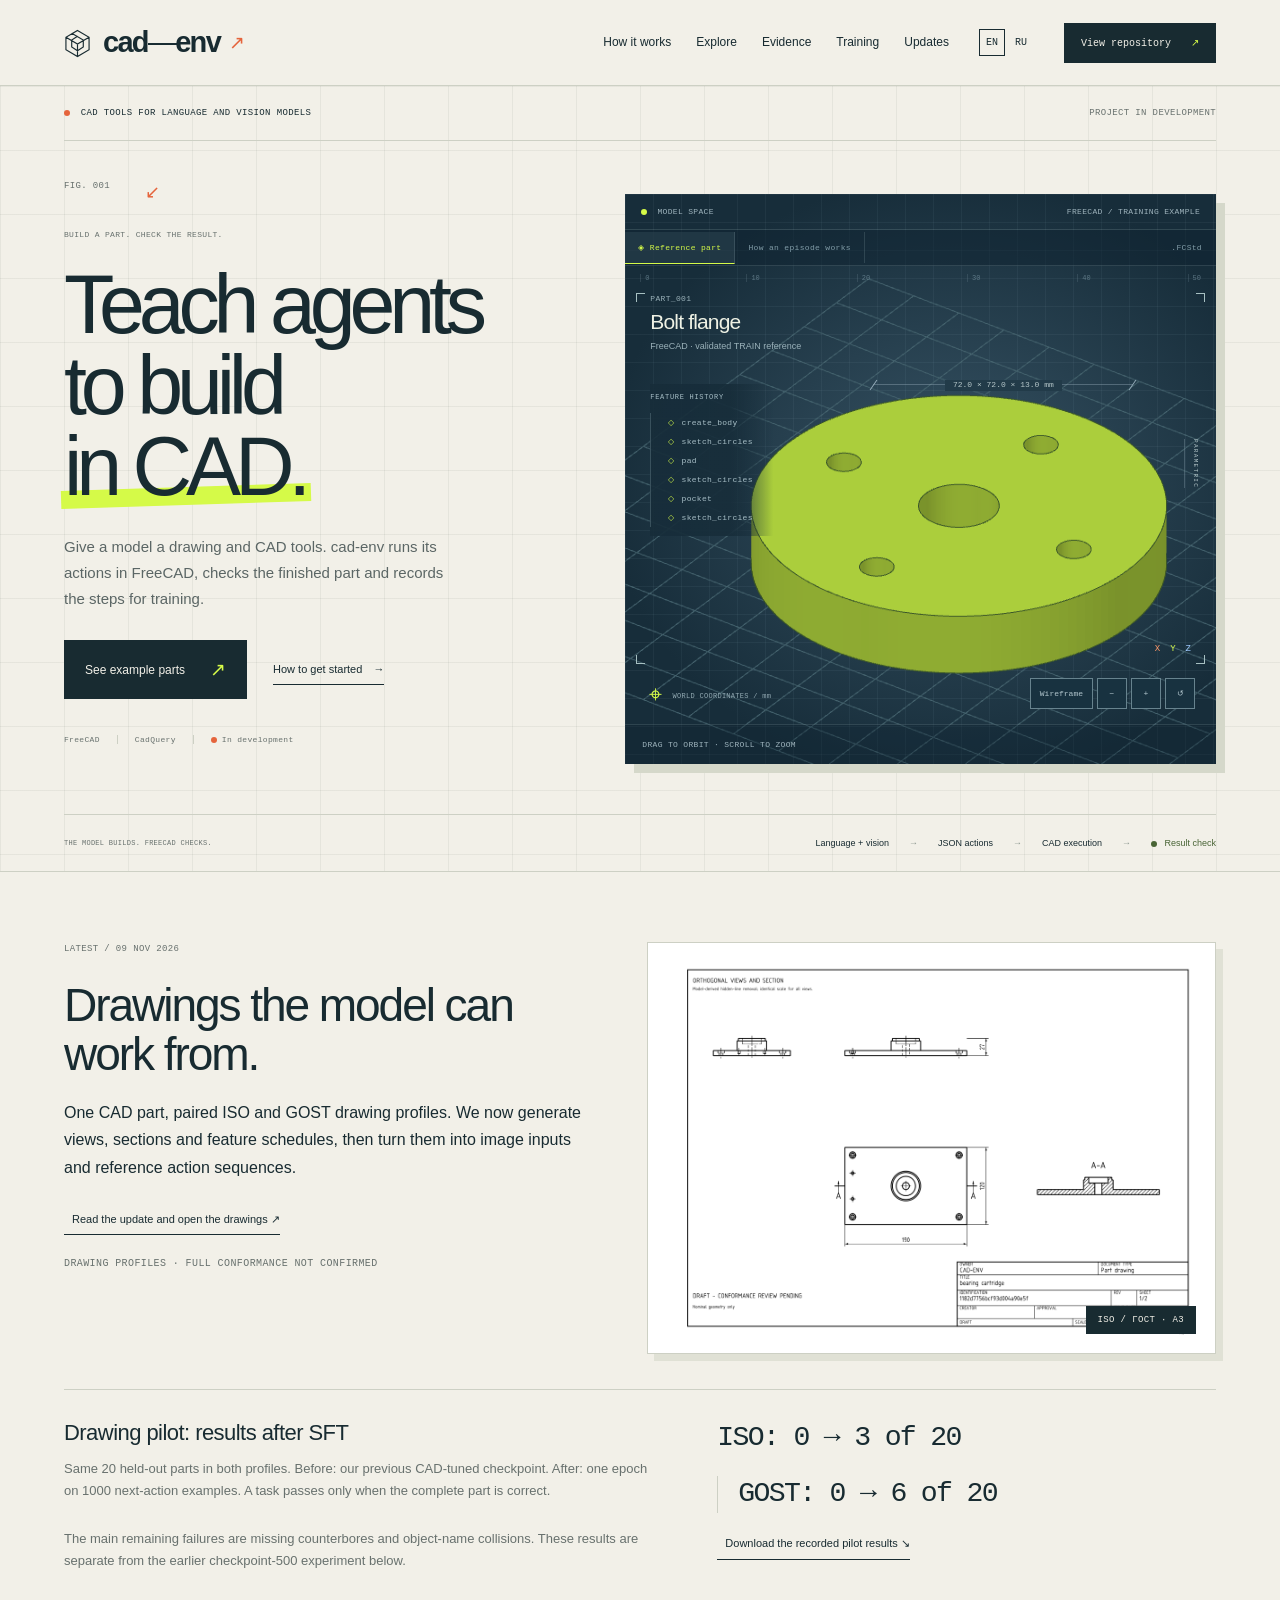
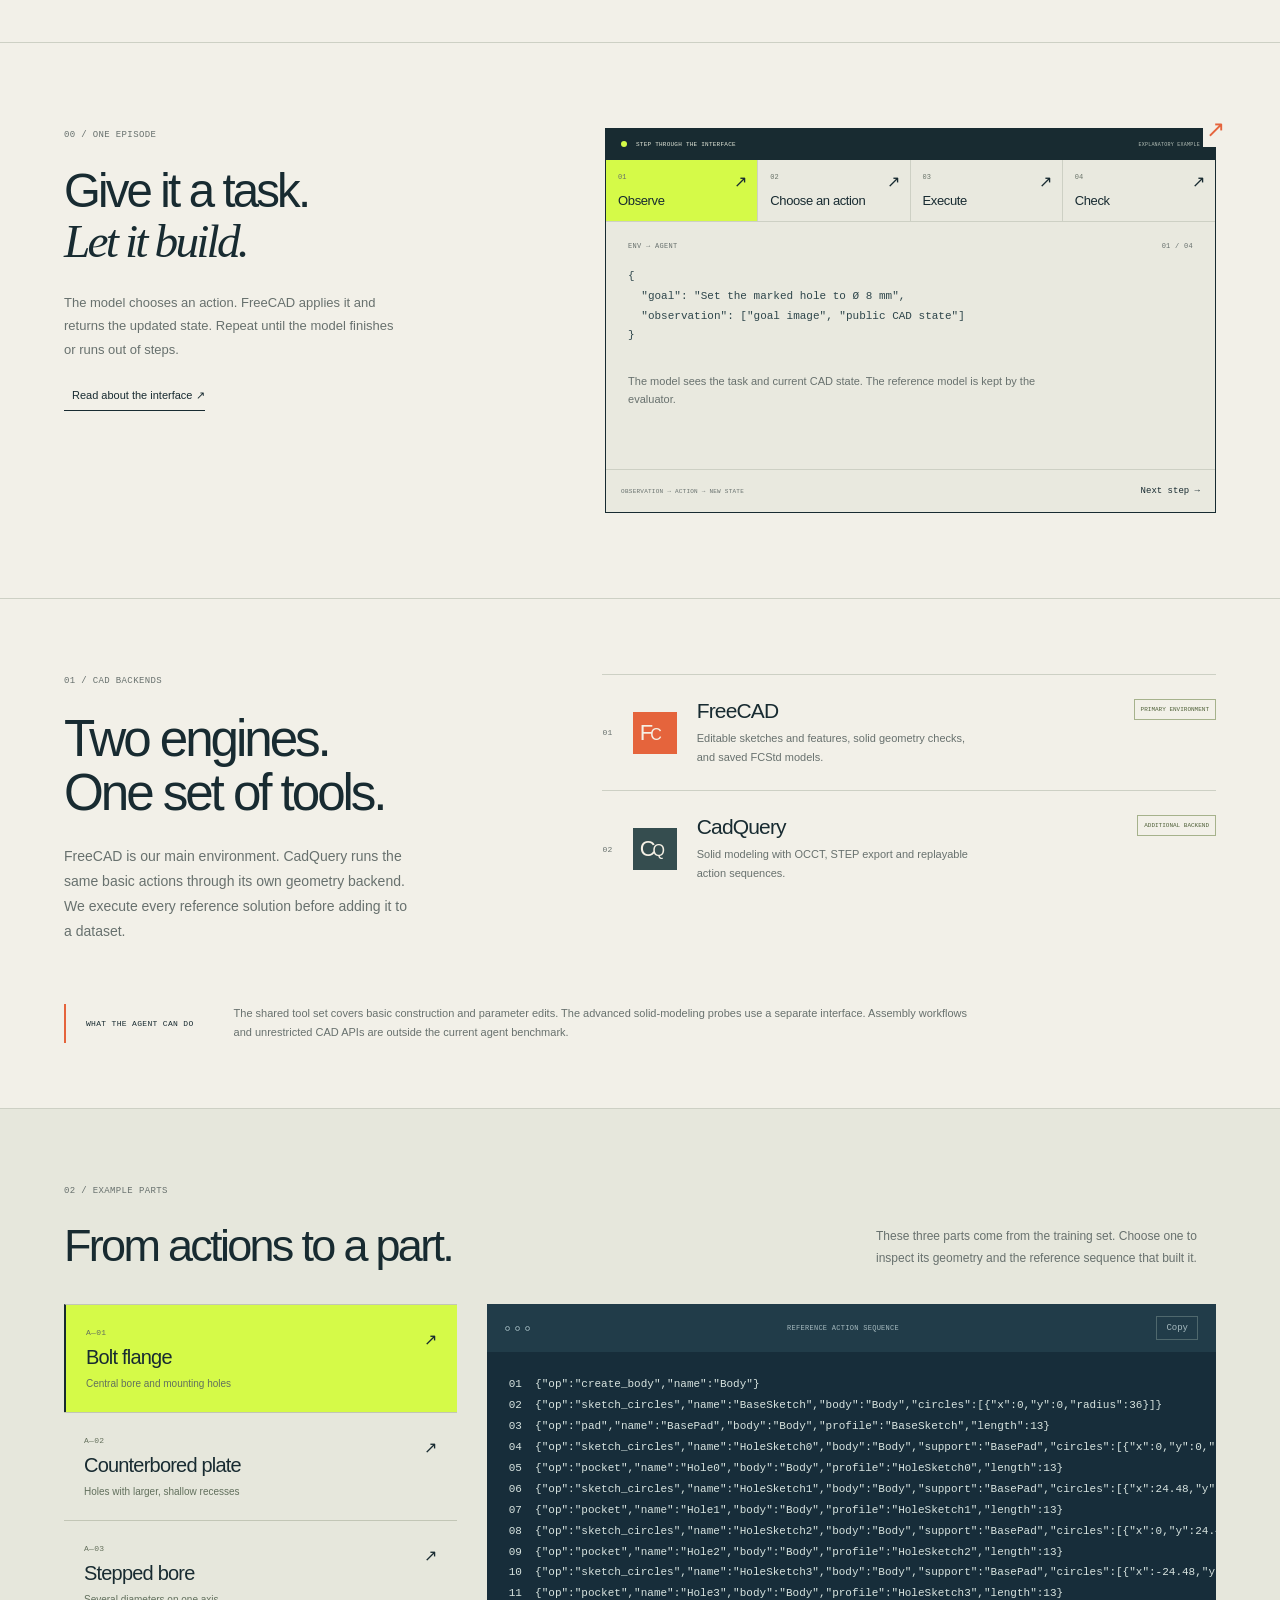
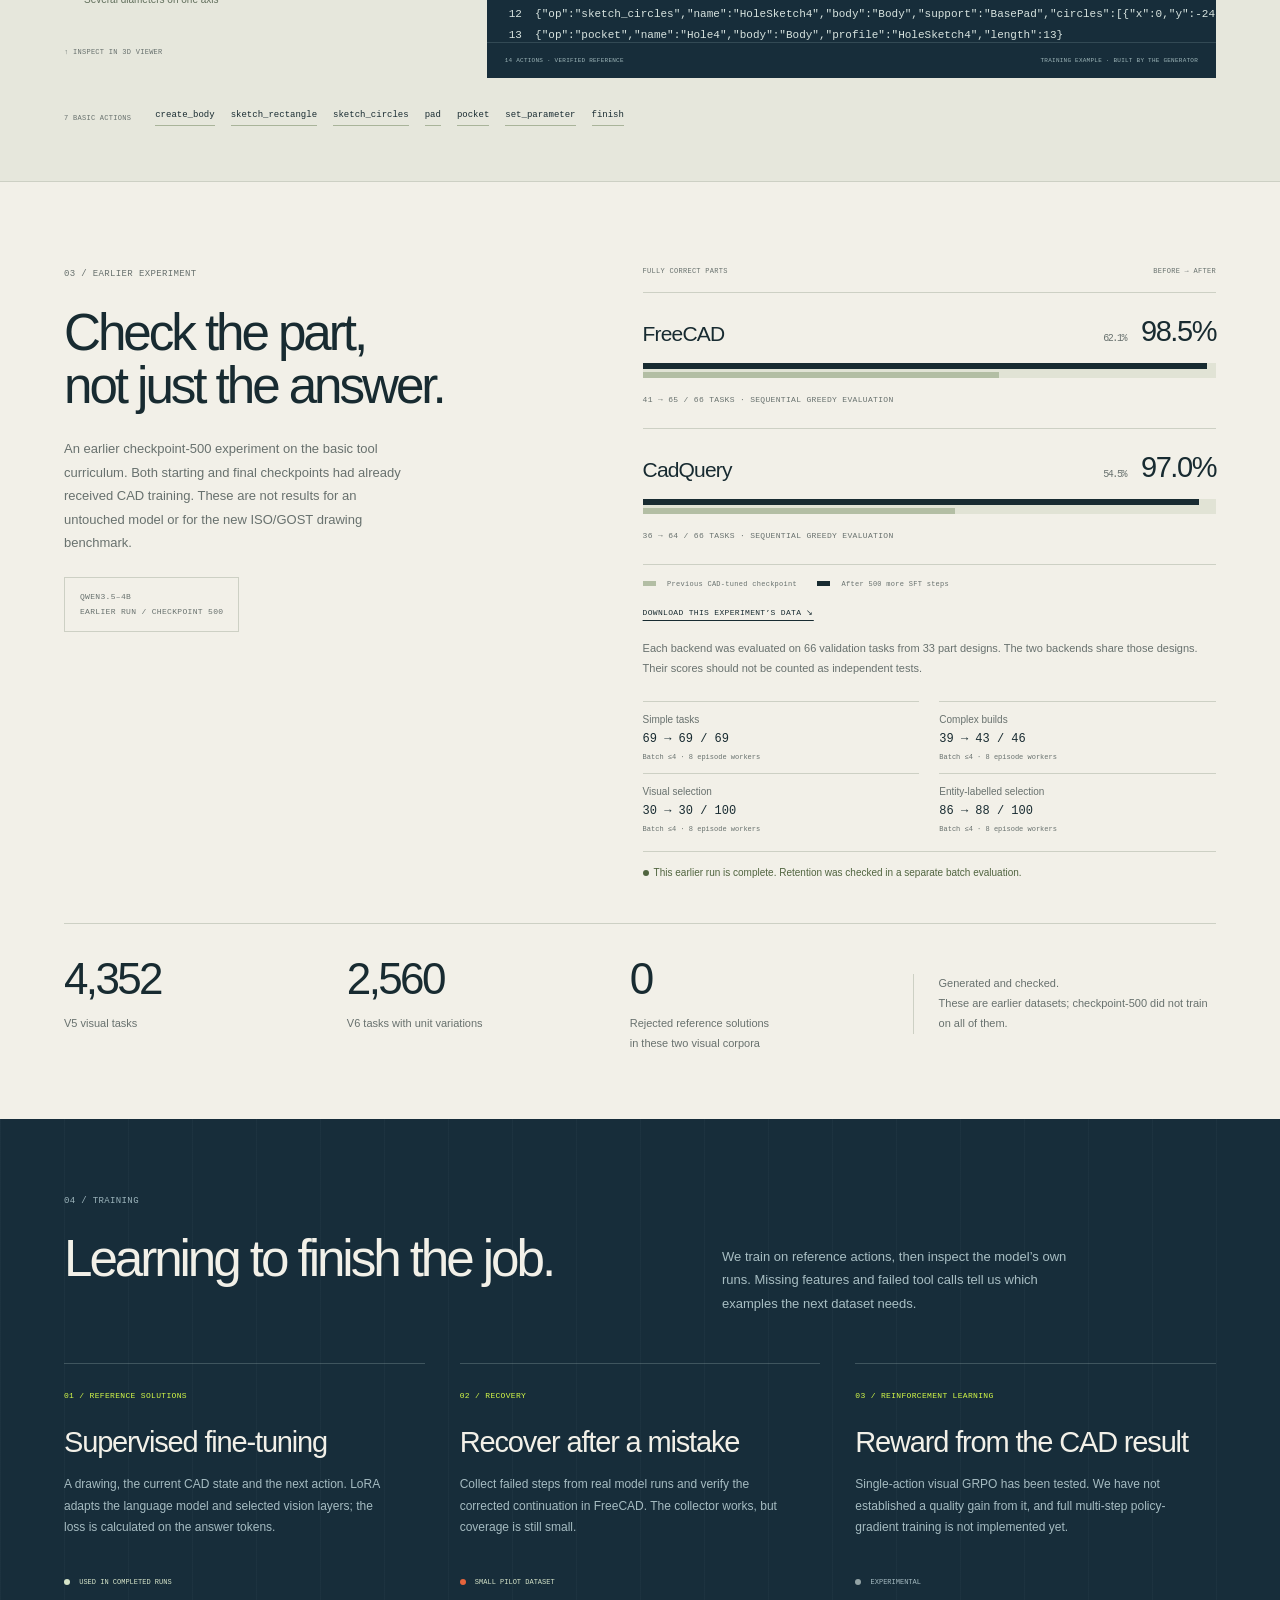
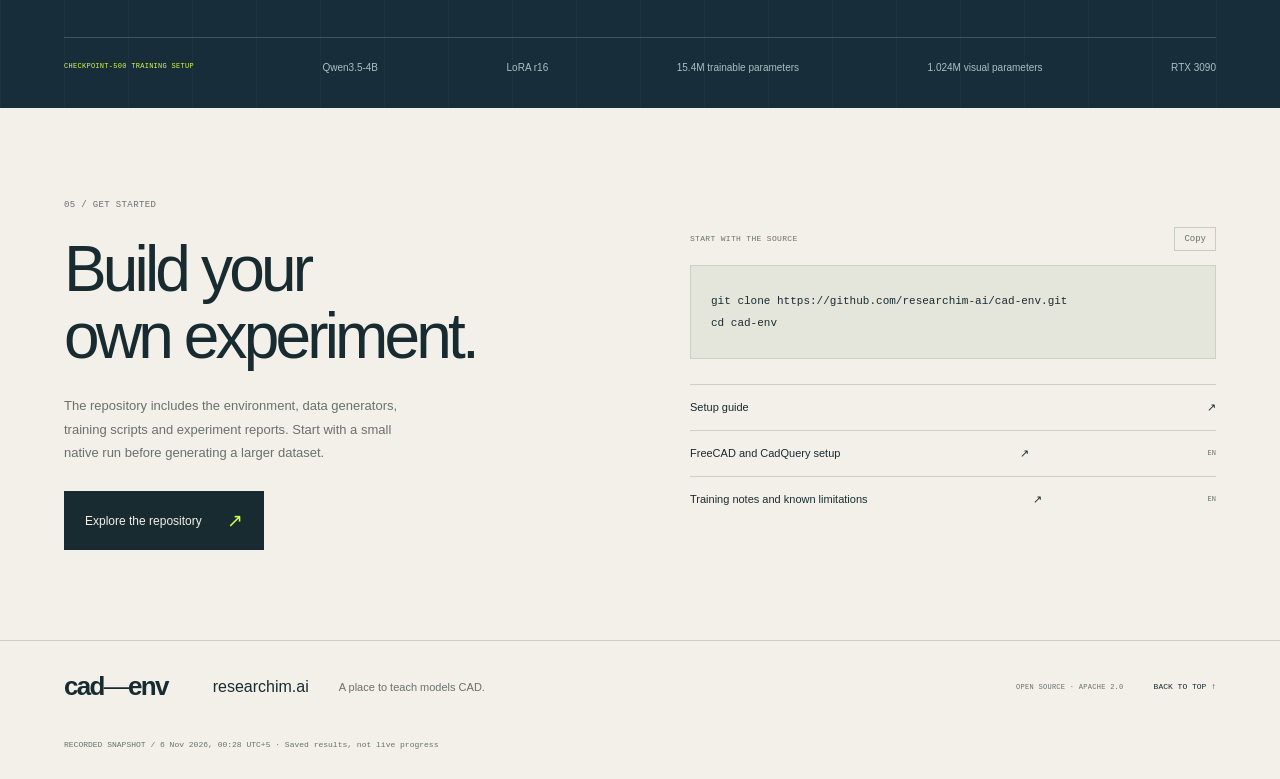
==== cad-env/index.html @ e516a4e5 "add cad-env" ====
<!DOCTYPE html>

<html lang="en">
<head><script>try{document.documentElement.lang=localStorage.getItem('cad-env-language')==='ru'?'ru':'en';}catch{}</script>
<meta charset="utf-8"/><meta content="width=device-width, initial-scale=1" name="viewport"/>
<meta content="Give a model a drawing and CAD tools. cad-env runs its actions in FreeCAD, checks the finished part and records the steps for training." name="description"/>
<meta content="#f2f0e8" name="theme-color"/><title>cad-env / Teach models to work in CAD.</title>
<link href="assets/icon.svg" rel="icon" type="image/svg+xml"/><link href="style.css?v=20261109-blog" rel="stylesheet"/>
<script defer="True" src="i18n.js?v=20261109-blog"></script><script defer="" src="app.js?v=20261109-blog"></script><script defer="" src="workspace.js?v=20261109-blog"></script><link href="journal.css?v=20261109-blog" rel="stylesheet"/></head>
<body>
<a class="skip" href="#main"><span data-i18n="t001">Skip to content</span></a>
<header class="header"><a aria-label="cad-env home" class="brand" href="#"><svg aria-hidden="true" viewbox="0 0 28 30"><path d="m14 2 12 7v13l-12 7L2 22V9zM2 9l12 7 12-7M14 16v13M8 5l12 7v7l-6 4-6-4v-7l6-4"></path></svg>cad<span>—</span>env<span class="brand-dot">↗</span></a><nav aria-label="Main navigation" id="nav"><a href="#platform"><span data-i18n="t002">How it works</span></a><a href="#explorer"><span data-i18n="t003">Explore</span></a><a href="#evidence"><span data-i18n="t004">Evidence</span></a><a href="#training"><span data-i18n="t005">Training</span></a><a href="blog.html"><span data-i18n="nav_blog">Updates</span></a></nav><div aria-label="Language / Язык" class="language-switch" role="group"><button aria-pressed="true" data-language="en" lang="en" type="button">EN</button><button aria-pressed="false" data-language="ru" lang="ru" type="button">RU</button></div><a class="repo-link" href="https://github.com/researchim-ai/cad-env" rel="noreferrer" target="_blank"><span data-i18n="t006">View repository</span> <span>↗</span></a><button aria-controls="nav" aria-expanded="false" aria-label="Toggle navigation" class="menu">☰</button></header>
<main id="main">
<section class="hero section" id="workspace"><div class="hero-top mono"><span><i class="dot"></i> <span data-i18n="t007">CAD TOOLS FOR LANGUAGE AND VISION MODELS</span></span><span class="edition"><span data-i18n="t008">PROJECT IN DEVELOPMENT</span></span></div><div class="hero-grid"><div class="hero-copy"><div aria-hidden="true" class="drawing-index mono">FIG. 001 <span>↙</span></div><p class="eyebrow mono"><span data-i18n="t009">BUILD A PART. CHECK THE RESULT.</span></p><h1><span data-i18n="t010">Teach agents</span><br/><span data-i18n="t011">to build</span><br/><em><span data-i18n="t012">in CAD.</span></em></h1><p class="hero-description"><span data-i18n="t013">Give a model a drawing and CAD tools. cad-env runs its actions in FreeCAD, checks the finished part and records the steps for training.</span></p><div class="hero-actions"><a class="button primary" href="#explorer"><span data-i18n="t014">See example parts</span> <span>↗</span></a><a class="text-link" href="guide.html"><span data-i18n="t015">How to get started</span> <span>→</span></a></div><div class="hero-foot mono"><span><span data-i18n="t016">FreeCAD</span></span><span><span data-i18n="t017">CadQuery</span></span><span class="research-status"><i class="dot"></i><span data-i18n="w005">In development</span></span></div></div><div aria-label="Interactive native CAD reference viewer" class="viewport"><div class="viewport-top mono"><span><i class="dot"></i> <span data-i18n="t019">MODEL SPACE</span></span><span><span data-i18n="t020">FREECAD / TRAINING EXAMPLE</span></span></div><div class="workspace-tabs mono"><span class="workspace-tab active">◈ <span data-i18n="w001">Reference part</span></span><a class="workspace-tab" href="#agent-loop"><span data-i18n="w002">How an episode works</span></a><span class="workspace-file">.FCStd</span></div>
<div aria-hidden="true" class="viewport-ruler"><span>0</span><span>10</span><span>20</span><span>30</span><span>40</span><span>50</span></div>
<div class="feature-tree mono"><div data-i18n="w003">FEATURE HISTORY</div><ol id="feature-list"><li>create_body</li><li>sketch_circles</li><li>pad</li></ol></div>
<div class="dimension dimension-top"><span id="part-bounds">— × — × — mm</span></div>
<div aria-hidden="true" class="dimension dimension-side"><span>PARAMETRIC</span></div>
<div class="viewport-coordinate mono"><span aria-hidden="true" class="coordinate-cross">⌖</span><span data-i18n="w004">WORLD COORDINATES / mm</span></div>
<div aria-hidden="true" class="drawing-corner corner-tl"></div><div aria-hidden="true" class="drawing-corner corner-tr"></div><div aria-hidden="true" class="drawing-corner corner-bl"></div><div aria-hidden="true" class="drawing-corner corner-br"></div><canvas aria-label="Interactive 3D CAD model. Drag to orbit; use the zoom buttons." id="cad-view" tabindex="0"></canvas><div class="model-label"><span class="mono"><span data-i18n="t021">PART_001</span></span><strong id="model-name"><span data-i18n="t022">Bolt flange</span></strong><span id="model-subtitle"><span data-i18n="t023">FreeCAD · validated reference mesh</span></span></div><div class="viewport-controls"><button aria-pressed="false" id="wireframe" title="Toggle wireframe"><span data-i18n="t024">Wireframe</span></button><button aria-label="Zoom out" id="zoom-out">−</button><button aria-label="Zoom in" id="zoom-in">+</button><button id="reset-view" title="Reset camera">↺</button></div><span class="orbit-hint mono"><span data-i18n="t025">DRAG TO ORBIT · SCROLL TO ZOOM</span></span><div aria-hidden="true" class="axis"><span>X</span><span>Y</span><span>Z</span></div></div></div><div class="hero-bottom"><span class="mono"><span data-i18n="t026">THE MODEL BUILDS. FREECAD CHECKS.</span></span><div><span><span data-i18n="t027">Language + vision</span></span><b>→</b><span><span data-i18n="t028">JSON actions</span></span><b>→</b><span><span data-i18n="t029">CAD execution</span></span><b>→</b><span class="verified"><i class="dot"></i> <span data-i18n="t030">Result check</span></span></div></div></section>
<section class="project-update section" id="updates"><div class="update-story"><p class="eyebrow mono"><span data-i18n="news_kicker">LATEST / 09 NOV 2026</span></p><h2><span data-i18n="news_title">Drawings the model can work from.</span></h2><p><span data-i18n="news_body">One CAD part, paired ISO and GOST drawing profiles. We now generate views, sections and feature schedules, then turn them into image inputs and reference action sequences.</span></p><a class="text-link" href="drawing-update.html"><span data-i18n="news_link">Read the update and open the drawings ↗</span></a><p class="update-status mono"><span data-i18n="news_status">DRAWING PROFILES · FULL CONFORMANCE NOT CONFIRMED</span></p></div><a class="update-picture" href="drawing-update.html"><img alt="bearing cartridge — ISO sheet" height="1697" loading="lazy" src="assets/drawings/bearing_cartridge-iso-sheet.png" width="2400"/><span class="cover-stamp mono">ISO / ГОСТ · A3</span></a><div class="drawing-pilot"><div><h3><span data-i18n="pilot_title">Drawing pilot: results after SFT</span></h3><p><span data-i18n="pilot_scope">Same 20 held-out parts in both profiles. Before: our previous CAD-tuned checkpoint. After: one epoch on 1000 next-action examples. A task passes only when the complete part is correct.</span></p></div><div class="pilot-scores"><strong><span data-i18n="pilot_iso">ISO: 0 → 3 of 20</span></strong><strong><span data-i18n="pilot_gost">GOST: 0 → 6 of 20</span></strong></div><p><span data-i18n="pilot_note">The main remaining failures are missing counterbores and object-name collisions. These results are separate from the earlier checkpoint-500 experiment below.</span></p><a class="text-link" download="" href="assets/drawing-pilot-results.json"><span data-i18n="latest_data_link">Download the recorded pilot results ↘</span></a></div></section><section aria-labelledby="loop-title" class="episode section" id="agent-loop">
<div class="episode-intro"><p class="eyebrow mono" data-i18n="w006">00 / ONE EPISODE</p><h2 id="loop-title"><span data-i18n="w007">Give it a task.</span><br/><em data-i18n="w008">Let it build.</em></h2><p data-i18n="w009">The model chooses an action. FreeCAD applies it and returns the updated state. Repeat until the model finishes or runs out of steps.</p><a class="text-link" href="guide.html"><span data-i18n="w010">Read about the interface</span> ↗</a></div>
<div class="episode-console"><div class="console-bar mono"><span><i class="dot"></i> <span data-i18n="w011">STEP THROUGH THE INTERFACE</span></span><span data-i18n="w012">EXPLANATORY EXAMPLE</span></div>
<div aria-label="Explore the agent loop" class="loop-stages" role="group"><button aria-pressed="true" data-phase="0" type="button"><small>01</small><span data-i18n="w013">Observe</span><b>↗</b></button><button aria-pressed="false" data-phase="1" type="button"><small>02</small><span data-i18n="w014">Choose an action</span><b>↗</b></button><button aria-pressed="false" data-phase="2" type="button"><small>03</small><span data-i18n="w015">Execute</span><b>↗</b></button><button aria-pressed="false" data-phase="3" type="button"><small>04</small><span data-i18n="w016">Check</span><b>↗</b></button></div>
<div aria-atomic="true" aria-live="polite" class="loop-detail"><div class="loop-detail-top mono"><span id="loop-direction">ENV → AGENT</span><span id="loop-index">01 / 04</span></div><pre id="loop-code"></pre><p id="loop-description"></p></div><div class="loop-bottom"><span class="mono" data-i18n="w017">OBSERVATION → ACTION → NEW STATE</span><button class="loop-next" id="loop-next" type="button"><span data-i18n="w018">Next step</span> →</button></div></div>
</section><section class="platform section" id="platform"><div class="section-intro"><p class="eyebrow mono"><span data-i18n="t031">01 / CAD BACKENDS</span></p><h2><span data-i18n="t032">Two engines.</span><br/><span data-i18n="t033">One set of tools.</span></h2><p><span data-i18n="t034">FreeCAD is our main environment. CadQuery runs the same basic actions through its own geometry backend. We execute every reference solution before adding it to a dataset.</span></p></div><div class="engine-list"><article><span class="engine-no mono">01</span><div class="engine-icon">F<span>C</span></div><div><h3><span data-i18n="t016">FreeCAD</span></h3><p><span data-i18n="t035">Editable sketches and features, solid geometry checks, and saved FCStd models.</span></p></div><span class="tag"><span data-i18n="t036">PRIMARY ENVIRONMENT</span></span></article><article><span class="engine-no mono">02</span><div class="engine-icon cq">C<span>Q</span></div><div><h3><span data-i18n="t017">CadQuery</span></h3><p><span data-i18n="t037">Solid modeling with OCCT, STEP export and replayable action sequences.</span></p></div><span class="tag"><span data-i18n="t038">ADDITIONAL BACKEND</span></span></article></div><div class="scope-note"><span class="mono"><span data-i18n="t041">WHAT THE AGENT CAN DO</span></span><p><span data-i18n="t042">The shared tool set covers basic construction and parameter edits. The advanced solid-modeling probes use a separate interface. Assembly workflows and unrestricted CAD APIs are outside the current agent benchmark.</span></p></div></section>
<section class="lab section" id="explorer"><div class="lab-heading"><div><p class="eyebrow mono"><span data-i18n="t043">02 / EXAMPLE PARTS</span></p><h2><span data-i18n="t044">From actions to a part.</span></h2></div><p><span data-i18n="t045">These three parts come from the training set. Choose one to inspect its geometry and the reference sequence that built it.</span></p></div><div class="lab-layout"><div aria-label="Select example part" class="part-list" role="group"><button aria-pressed="true" class="part active" data-part="bolt_flange"><span class="mono"><span data-i18n="t046">A—01</span></span><strong><span data-i18n="t022">Bolt flange</span></strong><small><span data-i18n="t047">Central bore and mounting holes</span></small><b>↗</b></button><button aria-pressed="false" class="part" data-part="counterbored_plate"><span class="mono"><span data-i18n="t048">A—02</span></span><strong><span data-i18n="t049">Counterbored plate</span></strong><small><span data-i18n="t050">Holes with larger, shallow recesses</span></small><b>↗</b></button><button aria-pressed="false" class="part" data-part="stepped_bore"><span class="mono"><span data-i18n="t051">A—03</span></span><strong><span data-i18n="t052">Stepped bore</span></strong><small><span data-i18n="t053">Several diameters on one axis</span></small><b>↗</b></button><a class="viewer-return mono" href="#main"><span data-i18n="t054">↑ INSPECT IN 3D VIEWER</span></a></div><div class="trajectory"><div class="terminal-head mono"><span><i></i><i></i><i></i></span><span><span data-i18n="t055">REFERENCE ACTION SEQUENCE</span></span><button class="copy-button" data-copy="trajectory-code"><span data-i18n="t056">Copy</span></button></div><pre id="trajectory-code"><code>Loading verified example…</code></pre><div class="trajectory-foot mono"><span id="action-count"><span data-i18n="t057">REFERENCE MODEL</span></span><span><span data-i18n="t058">TRAINING EXAMPLE · BUILT BY THE GENERATOR</span></span></div></div></div><div class="tool-strip"><span class="mono"><span data-i18n="t059">7 BASIC ACTIONS</span></span><code>create_body</code><code>sketch_rectangle</code><code>sketch_circles</code><code>pad</code><code>pocket</code><code>set_parameter</code><code>finish</code></div></section>
<section class="evidence section" id="evidence"><div class="evidence-title"><p class="eyebrow mono"><span data-i18n="t060">03 / EARLIER EXPERIMENT</span></p><h2><span data-i18n="t061">Check the part,</span><br/><span data-i18n="t062">not just the answer.</span></h2><p><span data-i18n="t063">An earlier checkpoint-500 experiment on the basic tool curriculum. Both starting and final checkpoints had already received CAD training. These are not results for an untouched model or for the new ISO/GOST drawing benchmark.</span></p><div class="evidence-stamp mono"><span data-i18n="t064">QWEN3.5–4B</span><br/><span data-i18n="t065">EARLIER RUN / CHECKPOINT 500</span></div></div><div class="result-panel"><div class="result-head mono"><span><span data-i18n="t066">FULLY CORRECT PARTS</span></span><span><span data-i18n="t067">BEFORE → AFTER</span></span></div><div aria-live="polite" id="results"></div><div class="result-legend mono"><span><i class="before-key"></i> <span data-i18n="t068">Previous CAD-tuned checkpoint</span></span><span><i class="after-key"></i> <span data-i18n="t069">After 500 more SFT steps</span></span></div><a class="measurement-link mono" download="cad-env-evidence.json" href="data.json"><span data-i18n="t070">DOWNLOAD THIS EXPERIMENT’S DATA ↘</span></a><p class="result-caveat"><span data-i18n="t071">Each backend was evaluated on 66 validation tasks from 33 part designs. The two backends share those designs. Their scores should not be counted as independent tests.</span></p><div class="retention-summary" id="retention-summary"></div><div class="evaluation-note"><i class="dot amber"></i><span id="eval-status"><span data-i18n="t072">Retention checks for this earlier run are complete.</span></span></div></div><div class="data-ribbon"><div><strong data-number="4352">4,352</strong><span><span data-i18n="t073">V5 visual tasks</span></span></div><div><strong data-number="2560">2,560</strong><span><span data-i18n="t074">V6 tasks with unit variations</span></span></div><div><strong data-number="0">0</strong><span><span data-i18n="t075">Rejected reference solutions</span><br/><span data-i18n="t076">in these two visual corpora</span></span></div><p><span data-i18n="t077">Generated and checked.</span><br/><span data-i18n="t078">These are earlier datasets; checkpoint-500 did not train on all of them.</span></p></div></section>
<section class="training section" id="training"><div class="training-top"><p class="eyebrow mono"><span data-i18n="t079">04 / TRAINING</span></p><h2><span data-i18n="t080">Learning to finish the job.</span></h2><p><span data-i18n="t081">We train on reference actions, then inspect the model’s own runs. Missing features and failed tool calls tell us which examples the next dataset needs.</span></p></div><div class="learning-stages"><article><span class="stage-num mono"><span data-i18n="t082">01 / REFERENCE SOLUTIONS</span></span><h3><span data-i18n="t083">Supervised fine-tuning</span></h3><p><span data-i18n="t084">A drawing, the current CAD state and the next action. LoRA adapts the language model and selected vision layers; the loss is calculated on the answer tokens.</span></p><div class="stage-status"><i class="dot"></i> <span data-i18n="t085">USED IN COMPLETED RUNS</span></div></article><article><span class="stage-num mono"><span data-i18n="t086">02 / RECOVERY</span></span><h3><span data-i18n="t087">Recover after a mistake</span></h3><p><span data-i18n="t088">Collect failed steps from real model runs and verify the corrected continuation in FreeCAD. The collector works, but coverage is still small.</span></p><div class="stage-status"><i class="dot amber"></i> <span data-i18n="t089">SMALL PILOT DATASET</span></div></article><article><span class="stage-num mono"><span data-i18n="t090">03 / REINFORCEMENT LEARNING</span></span><h3><span data-i18n="t091">Reward from the CAD result</span></h3><p><span data-i18n="t092">Single-action visual GRPO has been tested. We have not established a quality gain from it, and full multi-step policy-gradient training is not implemented yet.</span></p><div class="stage-status muted"><i class="dot gray"></i> <span data-i18n="t093">EXPERIMENTAL</span></div></article></div><div class="training-spec"><span class="mono"><span data-i18n="t094">CHECKPOINT-500 TRAINING SETUP</span></span><span><span data-i18n="t095">Qwen3.5-4B</span></span><span><span data-i18n="t096">LoRA r16</span></span><span><span data-i18n="t097">15.4M trainable parameters</span></span><span><span data-i18n="t098">1.024M visual parameters</span></span><span><span data-i18n="t099">RTX 3090</span></span></div></section>
<section class="start section" id="start"><div><p class="eyebrow mono"><span data-i18n="t100">05 / GET STARTED</span></p><h2><span data-i18n="t101">Build your</span><br/><span data-i18n="t102">own experiment.</span></h2><p><span data-i18n="t103">The repository includes the environment, data generators, training scripts and experiment reports. Start with a small native run before generating a larger dataset.</span></p><a class="button primary" href="https://github.com/researchim-ai/cad-env" rel="noreferrer" target="_blank"><span data-i18n="t104">Explore the repository</span> <span>↗</span></a></div><div class="quickstart"><div class="mono"><span data-i18n="t105">START WITH THE SOURCE</span> <button class="copy-button" data-copy="clone-code"><span data-i18n="t056">Copy</span></button></div><pre id="clone-code">git clone https://github.com/researchim-ai/cad-env.git
cd cad-env</pre><a href="guide.html"><span data-i18n="t106">Setup guide</span> <span>↗</span></a><a href="docs/multicad.md" hreflang="en" rel="noreferrer" target="_blank" title="Original technical documentation in English"><span data-i18n="t107">FreeCAD and CadQuery setup</span> <span>↗</span><small class="doc-language" lang="en">EN</small></a><a href="docs/training-audit.md" hreflang="en" rel="noreferrer" target="_blank" title="Original technical documentation in English"><span data-i18n="t108">Training notes and known limitations</span> <span>↗</span><small class="doc-language" lang="en">EN</small></a></div></section>
</main><footer class="section"><a class="brand" href="#">cad<span>—</span>env</a><a href="../">researchim.ai</a><span><span data-i18n="t109">A place to teach models CAD.</span></span><span class="mono"><span data-i18n="t110">OPEN SOURCE · APACHE 2.0</span></span><a href="#main"><span data-i18n="t111">BACK TO TOP ↑</span></a><small id="snapshot-time"><span data-i18n="t112">Recorded results. This page does not show live training progress.</span></small></footer><div aria-live="polite" class="toast" role="status"></div>
</body></html>
---- cad-env/style.css ----
/* cad-env — an engineering sheet with an executable workspace. */
:root{--paper:#f2f0e8;--ink:#182b31;--muted:#68716e;--line:#cdd0c4;--accent:#d5fa48;--orange:#e5643c;--navy:#172d3a;--mono:'SFMono-Regular',Consolas,'Liberation Mono',monospace;--sans:Arial,Helvetica,sans-serif;--gutter:clamp(22px,5vw,88px)}
*{box-sizing:border-box}html{scroll-behavior:smooth;scroll-padding-top:90px}body{margin:0;background:var(--paper);color:var(--ink);font-family:var(--sans);-webkit-font-smoothing:antialiased}a{color:inherit;text-decoration:none}button{font:inherit;cursor:pointer;border:0;color:inherit}button,a{-webkit-tap-highlight-color:transparent}button:focus-visible,a:focus-visible,canvas:focus-visible{outline:3px solid var(--orange);outline-offset:5px}::selection{background:var(--accent);color:var(--ink)}.mono{font-family:var(--mono);font-size:10px;letter-spacing:.04em}.section{padding-left:var(--gutter);padding-right:var(--gutter)}.skip{position:fixed;top:-80px;left:20px;z-index:200;background:var(--accent);padding:16px}.skip:focus{top:10px}.dot{display:inline-block;width:6px;height:6px;background:currentColor;border-radius:50%;margin-right:5px;vertical-align:middle}.amber{color:var(--orange)}.gray{color:#93a3a5}
.header{height:86px;padding:0 var(--gutter);display:flex;align-items:center;gap:30px;border-bottom:1px solid var(--line);background:var(--paper);position:relative;z-index:20}.brand{font-size:29px;letter-spacing:-1.7px;font-weight:700;white-space:nowrap;display:inline-flex;align-items:center;gap:0}.brand>span{font-weight:400}.brand svg{width:27px;height:30px;margin-right:12px;fill:none;stroke:currentColor;stroke-width:1.2}.brand .brand-dot{font-size:19px;color:var(--orange);margin-left:9px}.header nav{display:flex;gap:25px;margin-left:auto;font-size:12px}.header nav a{padding:10px 0;border-bottom:1px solid transparent}.header nav a:hover{border-color:var(--ink)}.repo-link{font:10px var(--mono);background:var(--ink);color:var(--paper);padding:14px 17px;white-space:nowrap}.repo-link>span:last-child{margin-left:14px;color:var(--accent)}.language-switch{display:flex;gap:3px}.language-switch button{font:10px var(--mono);background:transparent;padding:7px 6px;border:1px solid transparent}.language-switch button[aria-pressed=true]{border-color:var(--ink)}.menu{display:none;background:transparent;padding:8px}
.hero{position:relative;padding-top:0;padding-bottom:0;background-image:linear-gradient(#243b3010 1px,transparent 1px),linear-gradient(90deg,#243b3010 1px,transparent 1px);background-size:64px 64px}.hero-top{display:flex;justify-content:space-between;align-items:center;padding:22px 0;border-bottom:1px solid var(--line);font-size:9px;color:var(--muted)}.hero-top>span:first-child{color:var(--ink)}.hero-top .dot{color:var(--orange)}.hero-grid{display:grid;grid-template-columns:.95fr 1.1fr;gap:clamp(24px,4vw,72px);padding:48px 0 45px;align-items:center}.hero-copy{position:relative;padding-top:25px;padding-bottom:25px}.drawing-index{position:absolute;top:-8px;left:0;color:var(--muted);font-size:9px;display:flex;gap:35px}.drawing-index span{color:var(--orange);font-size:18px}.eyebrow{font-size:9px;font-weight:400;line-height:1.6;margin:0 0 24px;color:var(--muted)}.hero-copy .eyebrow{margin:15px 0 22px;font-size:8px}.hero h1{font-size:clamp(66px,6.45vw,108px);line-height:.98;font-weight:500;letter-spacing:-.075em;margin:0 0 27px}.hero h1 em{font-style:normal;position:relative;display:inline-block;z-index:0;white-space:nowrap}.hero h1 em:after{content:'';position:absolute;left:-3px;right:-6px;bottom:2px;height:22%;background:var(--accent);z-index:-1;transform:rotate(-1.8deg)}.hero-description{font-size:15px;line-height:1.75;max-width:390px;color:#5b6665;margin:0 0 28px}.hero-actions{display:flex;align-items:center;gap:26px;flex-wrap:wrap}.button{display:inline-flex;align-items:center;justify-content:space-between;gap:25px;padding:17px 20px;font-size:12px;border:1px solid var(--ink);transition:background .2s,transform .2s}.primary{background:var(--ink);color:var(--paper)}.primary>span:last-child{font-size:19px;color:var(--accent)}.button:hover{transform:translateY(-2px);background:#314c51}.text-link{font-size:11px;padding:9px 0;border-bottom:1px solid currentColor}.text-link>span:last-child{margin-left:8px}.hero-foot{margin-top:36px;display:flex;gap:17px;flex-wrap:wrap;color:var(--muted);font-size:8px}.hero-foot>span:not(.research-status){border-right:1px solid var(--line);padding-right:17px}.research-status{color:var(--muted)}.research-status .dot{color:var(--orange)}
.viewport{height:570px;position:relative;background-color:var(--navy);background-image:linear-gradient(#a3c1d010 1px,transparent 1px),linear-gradient(90deg,#a3c1d010 1px,transparent 1px),radial-gradient(ellipse at 55% 50%,#365263,#172d3a 75%);background-size:28px 28px,28px 28px,100% 100%;color:#eef1e4;overflow:hidden;box-shadow:9px 9px 0 #d5d8ca}.viewport-top{position:absolute;top:0;left:0;right:0;z-index:2;display:flex;justify-content:space-between;padding:13px 16px;border-bottom:1px solid #b7cdd02a;font-size:7px;color:#9fb4bd}.viewport-top .dot{color:var(--accent)}.workspace-tabs{position:absolute;top:36px;left:0;right:0;display:flex;align-items:center;border-bottom:1px solid #b7cdd02a;height:36px;font-size:8px;background:#0e233080;z-index:2}.workspace-tab{padding:11px 13px;color:#829da8;border-right:1px solid #b7cdd02a}.workspace-tab.active{color:var(--accent);background:#30495480;border-bottom:1px solid var(--accent)}.workspace-file{margin-left:auto;margin-right:14px;color:#829da8}.viewport canvas{width:100%;height:100%;display:block;touch-action:none;cursor:grab;padding-top:42px}.viewport canvas:active{cursor:grabbing}.model-label{position:absolute;top:100px;left:25px;display:flex;flex-direction:column;gap:7px;pointer-events:none}.model-label>.mono{color:#9ab1b9;font-size:8px}.model-label strong{font-size:21px;font-weight:400;letter-spacing:-.04em}.model-label>span:last-child{font-size:9px;color:#9ab1b9}.feature-tree{position:absolute;top:190px;left:25px;font-size:7px;color:#8fa7b1;pointer-events:none}.feature-tree>div{font-size:6px;letter-spacing:.1em;margin-bottom:12px}.feature-tree ol{list-style:none;padding:0 0 0 8px;border-left:1px solid #7e99a355;margin:0}.feature-tree li{padding:5px 0 5px 9px}.feature-tree li:before{content:'◇';padding-right:7px;color:var(--accent)}.viewport-ruler{position:absolute;left:15px;top:80px;right:15px;display:flex;justify-content:space-between;font:6px var(--mono);color:#7f9ba8;pointer-events:none;opacity:.65}.viewport-ruler span{border-left:1px solid #829da855;padding-left:4px}.dimension{position:absolute;pointer-events:none;color:#b5c6c9;font:8px var(--mono);text-align:center}.dimension-top{top:190px;left:42%;right:14%;border-top:1px solid #93aab86b;height:12px;display:flex;justify-content:center}.dimension-top:before,.dimension-top:after{content:'';height:12px;border-left:1px solid #93aab8;position:absolute;top:-6px;transform:rotate(35deg)}.dimension-top:before{left:0}.dimension-top:after{right:0}.dimension-top span{background:#223b49;padding:0 8px;transform:translateY(-5px);font-size:7px}.dimension-side{right:17px;top:245px;writing-mode:vertical-rl;border-left:1px solid #93aab855;padding-left:7px;letter-spacing:.22em;font-size:6px}.viewport-coordinate{position:absolute;bottom:55px;left:24px;display:flex;gap:10px;align-items:center;font-size:6px;color:#93aab3}.coordinate-cross{font-size:23px;color:var(--accent)}.viewport-controls{position:absolute;right:21px;bottom:55px;display:flex;gap:4px;z-index:2}.viewport-controls button{background:#183240;border:1px solid #67838e;color:#b3c7ce;min-width:30px;height:31px;padding:0 9px;font:8px var(--mono)}.viewport-controls button[aria-pressed=true]{background:var(--accent);color:var(--navy);border-color:var(--accent)}.viewport-controls button:hover{border-color:var(--accent);color:var(--accent)}.orbit-hint{position:absolute;bottom:0;left:0;right:0;padding:15px 17px;border-top:1px solid #b7cdd02a;font-size:7px;color:#9fb4bd;background:#0e23304d}.axis{position:absolute;right:25px;bottom:110px;font:9px var(--mono);display:flex;gap:10px}.axis span:nth-child(1){color:#ff996a}.axis span:nth-child(2){color:var(--accent)}.axis span:nth-child(3){color:#9ec9ff}.drawing-corner{position:absolute;width:9px;height:9px;border-color:#a7c0c2;border-style:solid;pointer-events:none}.corner-tl{top:99px;left:11px;border-width:1px 0 0 1px}.corner-tr{top:99px;right:11px;border-width:1px 1px 0 0}.corner-bl{bottom:100px;left:11px;border-width:0 0 1px 1px}.corner-br{bottom:100px;right:11px;border-width:0 1px 1px 0}.hero-bottom{border-top:1px solid var(--line);display:flex;justify-content:space-between;align-items:center;gap:20px;padding:23px 0;font-size:9px}.hero-bottom>.mono{font-size:7px;color:var(--muted)}.hero-bottom>div{display:flex;gap:20px;align-items:center}.hero-bottom b{font-weight:400;color:#8a948c}.verified{color:#496435}
h2{font-size:clamp(37px,4vw,64px);line-height:1.04;letter-spacing:-.06em;font-weight:400;margin:0 0 25px}h2 em{font-family:Georgia,serif;font-weight:400}.episode{padding-top:85px;padding-bottom:85px;border-top:1px solid var(--line);display:grid;grid-template-columns:.85fr 1.15fr;gap:clamp(40px,7vw,130px)}.episode-intro h2{font-size:clamp(35px,3.7vw,55px)}.episode-intro>p:not(.eyebrow){font-size:13px;line-height:1.8;color:var(--muted);max-width:340px;margin:0 0 24px}.episode-console{border:1px solid var(--ink);align-self:center;background:#e9e9df;position:relative}.episode-console:after{content:'↗';position:absolute;right:-13px;top:-16px;background:var(--paper);font:23px var(--mono);color:var(--orange);padding:3px}.console-bar{display:flex;justify-content:space-between;gap:10px;align-items:center;background:var(--ink);color:#e2e7d9;padding:12px 15px;font-size:6px}.console-bar .dot{color:var(--accent)}.console-bar>span:last-child{color:#b3beb6;font-size:5px}.loop-stages{display:grid;grid-template-columns:repeat(4,1fr);border-bottom:1px solid var(--line)}.loop-stages button{text-align:left;background:transparent;border-right:1px solid var(--line);position:relative;padding:13px 12px;display:flex;flex-direction:column;gap:12px}.loop-stages button:last-child{border-right:0}.loop-stages button[aria-pressed=true]{background:var(--accent)}.loop-stages button:hover{background:#d8e2c1}.loop-stages small{font:7px var(--mono);color:#697369}.loop-stages button>span{font-size:13px;letter-spacing:-.03em}.loop-stages b{position:absolute;top:12px;right:10px;font-weight:400}.loop-detail{padding:20px 22px 15px;min-height:247px}.loop-detail-top{display:flex;justify-content:space-between;font-size:7px;color:var(--muted)}.loop-detail pre{font:11px/1.8 var(--mono);white-space:pre-wrap;overflow-wrap:anywhere;margin:17px 0 12px;min-height:93px;color:#2e464b}.loop-detail p{font-size:11px;line-height:1.65;color:var(--muted);margin:0;max-width:430px}.loop-bottom{display:flex;justify-content:space-between;align-items:center;border-top:1px solid var(--line);padding:11px 15px;gap:10px}.loop-bottom>.mono{font-size:6px;color:var(--muted)}.loop-next{font:9px var(--mono);background:transparent;padding:5px 0;white-space:nowrap}
.platform{display:grid;grid-template-columns:.85fr 1.15fr;gap:45px 85px;padding-top:75px;padding-bottom:65px;border-top:1px solid var(--line)}.section-intro>p:last-child{font-size:14px;line-height:1.8;color:var(--muted);max-width:350px}.engine-list article{display:flex;gap:20px;align-items:center;border-top:1px solid var(--line);padding:24px 0;position:relative}.engine-no{font-size:8px;color:var(--muted)}.engine-icon{background:var(--orange);color:#f5f0e5;font-size:22px;letter-spacing:-3px;padding:8px 7px;min-width:44px}.engine-icon span{font-size:16px}.cq{background:#354d4f}.engine-list h3{font-size:21px;font-weight:400;letter-spacing:-.04em;margin:0 0 6px}.engine-list p{font-size:11px;line-height:1.7;color:var(--muted);max-width:275px;margin:0}.tag{margin-left:auto;align-self:flex-start;font:6px var(--mono);white-space:nowrap;border:1px solid #a6b28c;padding:6px;color:#506139}.tag.muted{border-color:var(--line);color:var(--muted)}.scope-note{grid-column:1/-1;display:flex;gap:40px;border-left:2px solid var(--orange);padding:0 0 0 20px;align-items:center}.scope-note .mono{font-size:8px;white-space:nowrap}.scope-note p{font-size:11px;line-height:1.8;color:var(--muted);max-width:750px;margin:0}
.lab{padding-top:75px;padding-bottom:55px;background:#e6e7dc;border-top:1px solid var(--line);border-bottom:1px solid var(--line)}.lab-heading{display:flex;justify-content:space-between;align-items:end;gap:45px;margin-bottom:35px}.lab-heading h2{font-size:45px;margin-bottom:0}.lab-heading>p{max-width:340px;font-size:12px;color:var(--muted);line-height:1.8;margin:0}.lab-layout{display:grid;grid-template-columns:.7fr 1.3fr;gap:30px}.part-list{display:flex;flex-direction:column}.part{text-align:left;position:relative;display:flex;flex-direction:column;gap:9px;padding:23px 20px;border-top:1px solid #c2c6b6;background:transparent}.part.active{background:var(--accent);border-left:2px solid var(--ink)}.part:hover{background:#d5debe}.part>.mono{font-size:8px;color:#64705c}.part strong{font-size:20px;font-weight:400;letter-spacing:-.04em}.part small{font-size:10px;color:#62705d}.part b{position:absolute;top:25px;right:20px;font-weight:400}.viewer-return{font-size:7px;color:var(--muted);padding:20px 0}.trajectory{background:var(--navy);color:#d7e3df;overflow:hidden}.terminal-head{display:flex;align-items:center;justify-content:space-between;gap:10px;font-size:7px;background:#213c49;color:#a5b9be;padding:12px 18px}.terminal-head>span:first-child{display:flex;gap:5px}.terminal-head i{width:5px;height:5px;border:1px solid #92abb2;border-radius:50%;display:inline-block}.copy-button{background:transparent;border:1px solid #8a9f9c70;color:inherit;font:9px var(--mono);padding:6px 9px}.copy-button:hover{background:#ffffff18}.trajectory pre{height:290px;overflow:auto;margin:0;padding:22px;font:11px/1.9 var(--mono);white-space:pre}.trajectory-foot{display:flex;justify-content:space-between;gap:20px;padding:14px 18px;border-top:1px solid #9fb9bd33;color:#9db5b8;font-size:6px}.tool-strip{display:flex;align-items:center;flex-wrap:wrap;gap:16px;margin-top:32px}.tool-strip>.mono{font-size:7px;color:var(--muted);margin-right:8px}.tool-strip code{font:9px var(--mono);border-bottom:1px solid #a9b49a;padding-bottom:5px}
.evidence{padding-top:85px;padding-bottom:65px;display:grid;grid-template-columns:1fr 1.15fr;gap:45px 80px}.evidence-title>p:not(.eyebrow){font-size:13px;line-height:1.8;color:var(--muted);max-width:340px}.evidence-stamp{font-size:8px;line-height:1.8;display:inline-block;border:1px solid var(--line);padding:12px 15px;margin-top:10px;color:var(--muted)}.measurement-link{display:block;font:8px var(--mono);text-decoration:underline;text-underline-offset:5px;margin-top:20px}.result-head{display:flex;justify-content:space-between;border-bottom:1px solid var(--line);padding:0 0 17px;font-size:7px;color:var(--muted)}.result-row{padding:22px 0;border-bottom:1px solid var(--line)}.result-row>div:first-child{display:flex;justify-content:space-between;align-items:baseline;margin-bottom:15px}.result-row h3{font-size:21px;font-weight:400;letter-spacing:-.04em;margin:0}.result-row strong{font-size:29px;font-weight:400;letter-spacing:-.05em}.result-row strong small{font:10px var(--mono);color:var(--muted);margin-right:15px}.bar-track{height:15px;background:#e1e3d5;position:relative;margin-bottom:10px}.bar-before,.bar-after{position:absolute;height:6px;left:0}.bar-before{bottom:0;background:#b3bea4}.bar-after{top:0;background:var(--ink)}.result-row>.mono{font-size:8px;color:var(--muted)}.result-legend{display:flex;gap:20px;margin-top:15px;font-size:7px;color:var(--muted)}.result-legend i{display:inline-block;width:13px;height:5px;margin-right:7px}.before-key{background:#b3bea4}.after-key{background:var(--ink)}.result-caveat{font-size:11px;line-height:1.8;color:var(--muted);margin:22px 0}.evaluation-note{font-size:10px;display:flex;align-items:center;border-top:1px solid var(--line);padding-top:15px;color:#94734a}.evaluation-note.complete{color:#50643f}.retention-summary{display:grid;grid-template-columns:1fr 1fr;gap:12px 20px;margin:18px 0}.retention-summary>div{border-top:1px solid var(--line);padding-top:12px;display:flex;flex-direction:column;gap:7px;font-size:10px;color:var(--muted)}.retention-summary strong{font:12px var(--mono);color:var(--ink)}.retention-summary small{font:7px var(--mono);color:var(--muted)}.data-ribbon{grid-column:1/-1;border-top:1px solid var(--line);display:grid;grid-template-columns:1fr 1fr 1fr 1.2fr;gap:30px;padding-top:30px}.data-ribbon>div{display:flex;flex-direction:column;gap:10px}.data-ribbon strong{font-size:44px;letter-spacing:-.06em;font-weight:400}.data-ribbon span,.data-ribbon p{font-size:11px;line-height:1.8;color:var(--muted);margin:0}.data-ribbon p{border-left:1px solid var(--line);padding-left:25px;align-self:center}
.training{background:var(--navy);color:var(--paper);padding-top:75px;padding-bottom:35px;position:relative;background-image:linear-gradient(90deg,#aac2c60a 1px,transparent 1px);background-size:64px 64px}.training .eyebrow{color:#9bb3ba}.training-top{display:grid;grid-template-columns:1.15fr 1fr;gap:0 90px}.training-top .eyebrow{grid-column:1/-1}.training-top h2{max-width:580px}.training-top>p:last-child{font-size:13px;line-height:1.8;color:#a8bec3;max-width:350px}.learning-stages{display:grid;grid-template-columns:repeat(3,1fr);gap:35px;margin:35px 0 48px}.learning-stages article{padding-top:20px;border-top:1px solid #adc1bf44}.stage-num{color:var(--accent);font-size:8px}.learning-stages h3{font-size:29px;letter-spacing:-.04em;font-weight:400;margin:24px 0 15px}.learning-stages p{font-size:12px;color:#a5bbc1;line-height:1.8;min-height:90px;max-width:325px}.stage-status{font:7px/1.8 var(--mono);color:#d5e4c9}.stage-status.muted{color:#a5bbc1}.training-spec{display:flex;justify-content:space-between;flex-wrap:wrap;gap:20px;border-top:1px solid #adc1bf44;padding-top:24px;font-size:10px;color:#aac0c4}.training-spec>.mono{font-size:7px;color:var(--accent)}
.start{display:grid;grid-template-columns:1fr 1fr;gap:100px;padding-top:90px;padding-bottom:90px}.start h2{font-size:clamp(42px,5vw,75px)}.start p:not(.eyebrow){font-size:13px;line-height:1.8;color:var(--muted);max-width:360px;margin-bottom:27px}.quickstart{align-self:center}.quickstart>.mono{display:flex;justify-content:space-between;align-items:center;color:var(--muted);font-size:8px}.quickstart pre{background:#e5e6db;border:1px solid var(--line);font:11px/2 var(--mono);padding:24px 20px;margin:14px 0 25px;white-space:pre-wrap;overflow-wrap:anywhere}.quickstart>a{display:flex;justify-content:space-between;gap:10px;padding:16px 0;border-top:1px solid var(--line);font-size:11px}.quickstart>a:hover{color:var(--orange)}.doc-language{font:7px var(--mono);color:var(--muted);align-self:center}footer{display:flex;align-items:center;gap:30px;padding-top:30px;padding-bottom:30px;border-top:1px solid var(--line);flex-wrap:wrap}footer .brand{font-size:26px;margin-right:15px}footer>span:not(.mono){font-size:11px;color:var(--muted)}footer>.mono{margin-left:auto;font-size:7px;color:var(--muted)}footer>a:last-of-type{font:8px var(--mono)}footer small{flex-basis:100%;font:8px var(--mono);color:var(--muted);margin-top:8px}.toast{position:fixed;bottom:25px;left:50%;transform:translate(-50%,15px);background:var(--ink);color:var(--paper);font:11px/1.5 var(--mono);padding:13px 22px;opacity:0;pointer-events:none;z-index:100;transition:opacity .2s,transform .2s;max-width:90vw}.toast.visible{opacity:1;transform:translate(-50%,0)}.viewer-error{position:absolute;top:50%;left:12%;right:12%;font:11px/1.8 var(--mono);text-align:center;background:var(--navy);padding:20px;color:var(--paper)}
.guide{max-width:1040px;margin:auto;padding-top:65px;padding-bottom:80px}.guide h1{font-size:clamp(42px,6vw,80px);font-weight:400;letter-spacing:-.065em;margin:0 0 35px}.guide h2{font-size:34px;margin-top:50px}.guide p,.guide li{font-size:15px;color:var(--muted);line-height:1.85}.guide pre{padding:25px;background:#e4e6d9;font:11px/1.9 var(--mono);overflow:auto}.guide a:not(.button){text-decoration:underline;text-underline-offset:4px}.header:has(+main.guide) .repo-link{margin-left:auto}
@media(min-width:1600px){body{--gutter:max(70px,calc((100vw - 1440px)/2))}.viewport{height:620px}.hero-grid{gap:70px}.hero h1{font-size:110px}}
@media(max-width:1150px){.header{gap:20px}.header nav{gap:18px;font-size:11px}.repo-link{font-size:9px;padding:12px}.hero-grid{gap:30px}.hero h1{font-size:clamp(60px,7vw,87px)}.viewport{height:530px}.model-label{left:20px}.feature-tree{left:20px;top:180px;font-size:6px}.dimension-top{left:43%;right:12%;top:180px}.hero-description{font-size:13px}.hero-actions{gap:15px}.button{font-size:11px;padding:15px}.hero-foot{gap:11px}.hero-foot>span:not(.research-status){padding-right:11px}.hero-bottom>div{gap:12px;font-size:8px}.hero-bottom>.mono{font-size:6px;max-width:170px}.platform{gap:45px}.engine-list article{gap:15px}.tag{position:absolute;right:0;top:10px;font-size:5px}.engine-list p{max-width:255px}.episode{gap:45px}.lab-heading h2{font-size:39px}.evidence{gap:45px}.learning-stages h3{font-size:25px}.start{gap:60px}}
@media(max-width:800px){.header{height:72px;gap:12px}.brand{font-size:24px}.brand svg{width:23px;margin-right:8px}.header nav{display:none;position:absolute;left:0;right:0;top:71px;background:var(--paper);padding:20px var(--gutter);border-bottom:1px solid var(--line);gap:22px}.header nav.open{display:flex}.menu{display:block;font-size:20px}.repo-link{margin-left:auto}.hero-top{font-size:7px;padding:18px 0}.hero-grid{grid-template-columns:1fr;padding-top:25px;gap:20px}.hero-copy{padding:22px 0 5px}.hero h1{font-size:clamp(65px,12vw,100px);line-height:.97;max-width:680px;margin-bottom:25px}.hero-description{font-size:14px;max-width:450px}.hero-actions{gap:25px}.hero-foot{margin-top:25px}.viewport{height:550px;margin-bottom:10px}.model-label{top:105px;left:25px}.feature-tree{font-size:8px;top:205px;left:25px}.dimension-top{top:185px}.hero-bottom{align-items:flex-start;gap:12px;flex-direction:column;padding:20px 0}.hero-bottom>.mono{max-width:none;font-size:7px}.hero-bottom>div{font-size:10px;flex-wrap:wrap;gap:14px}.episode{grid-template-columns:1fr;gap:32px;padding-top:60px;padding-bottom:60px}.episode-intro h2{font-size:43px}.episode-intro>p:not(.eyebrow){max-width:480px}.console-bar{font-size:7px}.console-bar>span:last-child{font-size:6px}.loop-detail{min-height:250px}.loop-bottom>.mono{font-size:6px}.platform{grid-template-columns:1fr;padding-top:60px;padding-bottom:55px;gap:25px}.section-intro>p:last-child{max-width:450px}.engine-list article{padding:27px 0}.engine-list p{max-width:450px}.tag{font-size:6px;top:12px}.scope-note{gap:12px;flex-direction:column;align-items:flex-start}.lab{padding-top:55px;padding-bottom:40px}.lab-heading{display:block}.lab-heading>p{margin-top:20px;max-width:470px}.lab-layout{grid-template-columns:1fr;gap:20px}.part-list{display:grid;grid-template-columns:repeat(3,1fr)}.part{padding:18px 12px;gap:8px}.part strong{font-size:16px}.part small{font-size:9px}.part b{display:none}.viewer-return{grid-column:1/-1;padding:15px 0 0}.trajectory pre{height:270px;font-size:10px;padding:18px}.trajectory-foot{font-size:6px}.tool-strip{gap:12px}.tool-strip>.mono{width:100%}.evidence{grid-template-columns:1fr;padding-top:60px;gap:30px}.evidence-title>p:not(.eyebrow){max-width:470px}.data-ribbon{grid-template-columns:1fr 1fr}.data-ribbon strong{font-size:37px}.training{padding-top:55px}.training-top{display:block}.training-top>p:last-child{max-width:470px}.learning-stages{grid-template-columns:1fr;gap:30px;margin-top:30px}.learning-stages h3{font-size:29px;margin-top:18px}.learning-stages p{min-height:0;max-width:470px}.training-spec{justify-content:flex-start;gap:16px}.training-spec>.mono{width:100%}.start{grid-template-columns:1fr;gap:35px;padding-top:60px;padding-bottom:60px}.start h2{font-size:53px}.start p:not(.eyebrow){max-width:470px}footer{gap:20px}footer>.mono{margin-left:0}footer>span:not(.mono){display:none}.guide{padding-top:45px}.guide h1{overflow-wrap:break-word}.header:has(+main.guide){height:auto;min-height:72px;padding-top:14px;padding-bottom:14px;flex-wrap:wrap}.header:has(+main.guide) .repo-link{order:4;width:100%;text-align:center}}
@media(max-width:480px){.header{gap:7px}.brand{font-size:21px}.brand svg{width:20px;margin-right:7px}.brand .brand-dot{display:none}.repo-link{font-size:8px;padding:10px}.repo-link>span:last-child{margin-left:5px}.language-switch button{font-size:8px;padding:6px 4px}.menu{padding:5px;font-size:18px}.hero-top .edition{display:none}.hero-copy .eyebrow{font-size:6px}.hero h1{font-size:clamp(56px,14.4vw,70px)}.hero-actions{gap:18px}.hero-description{font-size:13px}.hero-foot{font-size:7px}.research-status{flex-basis:100%;margin-top:2px}.viewport{height:470px;box-shadow:5px 5px 0 #d5d8ca}.workspace-tab{font-size:6px;padding:12px 10px}.model-label strong{font-size:19px}.model-label>span:last-child{font-size:8px}.feature-tree{font-size:6px;top:193px}.feature-tree>div{font-size:5px}.dimension-top{left:47%;right:10%;top:200px}.dimension-top span{font-size:5px}.viewport-coordinate{font-size:5px;left:15px}.viewport-controls{right:14px}.viewport-controls button{font-size:7px;padding:0 7px;min-width:26px;height:28px}.viewport-top{font-size:6px}.dimension-side{right:13px;font-size:5px}.hero-bottom>div{font-size:8px;gap:9px}.hero-bottom>.mono{font-size:6px}.episode-intro h2{font-size:37px}.loop-stages button{padding:12px 10px;gap:13px}.loop-stages button>span{font-size:11px}.loop-stages b{right:7px;font-size:12px}.console-bar{font-size:6px;padding:12px 10px}.console-bar>span:last-child{font-size:5px;max-width:110px;text-align:right}.loop-detail{padding:17px 15px;min-height:260px}.loop-detail pre{font-size:10px}.loop-bottom{padding:11px 12px}.loop-bottom>.mono{font-size:5px;max-width:160px;line-height:1.7}.loop-next{font-size:8px}.engine-list article{gap:12px}.engine-no{font-size:6px}.engine-icon{min-width:37px;font-size:19px;padding:7px 6px}.engine-list h3{font-size:19px}.engine-list p{font-size:10px}.tag{font-size:5px;padding:4px;top:8px}.lab-heading h2{font-size:36px}.part{padding:15px 9px}.part strong{font-size:14px}.part small{font-size:8px;line-height:1.5}.terminal-head{font-size:6px;padding:11px 12px}.trajectory pre{font-size:9px;padding:15px}.trajectory-foot{font-size:5px;padding:12px}.data-ribbon{gap:22px}.data-ribbon span,.data-ribbon p{font-size:10px}.data-ribbon p{padding-left:16px}.start h2{font-size:48px}footer .brand{font-size:23px}.guide pre{font-size:10px;padding:18px}}
html[lang=ru] .hero h1{font-size:clamp(64px,6.9vw,112px)}html[lang=ru] .hero-actions{gap:20px}html[lang=ru] .hero-foot{font-size:7px}html[lang=ru] .hero-bottom>div{gap:12px}html[lang=ru] .episode-intro h2{font-size:clamp(32px,3.2vw,49px)}html[lang=ru] .loop-stages button>span{font-size:11px}html[lang=ru] .learning-stages p{min-height:115px}html[lang=ru] .tag{font-size:5px}html[lang=ru] .console-bar>span:last-child{font-size:5px}
@media(max-width:800px){html[lang=ru] .hero h1{font-size:clamp(68px,13vw,100px)}html[lang=ru] .episode-intro h2{font-size:39px}html[lang=ru] .learning-stages p{min-height:0}html[lang=ru] .hero-foot{font-size:8px}}
@media(max-width:480px){html[lang=ru] .hero h1{font-size:clamp(61px,15.4vw,80px)}html[lang=ru] .hero-actions{gap:16px}html[lang=ru] .hero-foot{font-size:7px}html[lang=ru] .hero-bottom>div{gap:7px;font-size:7px}html[lang=ru] .episode-intro h2{font-size:32px}html[lang=ru] .loop-stages button>span{font-size:9px}html[lang=ru] .console-bar>span:last-child{max-width:115px}html[lang=ru] .loop-bottom>.mono{max-width:155px;font-size:5px}}
@media(prefers-reduced-motion:reduce){html{scroll-behavior:auto}*,*:before,*:after{transition:none!important;animation:none!important}}
/* CAD overlays remain readable over the model without blocking orbit input. */
.feature-tree{background:linear-gradient(90deg,#172d3ae8 65%,#172d3a00);padding:9px 20px 9px 0;color:#a7bec6;max-width:145px}.feature-tree>div{font-size:7px}.feature-tree li{font-size:8px}.viewport-top{font-size:8px}.viewport-ruler{font-size:7px}.dimension-top span{font-size:8px}.viewport-coordinate{font-size:7px}.orbit-hint{font-size:8px}
@media(max-width:480px){.feature-tree{max-width:115px}.feature-tree>div,.feature-tree li{font-size:6px}.viewport-top{font-size:6px}.dimension-top span{font-size:6px}.viewport-coordinate{font-size:5px}.orbit-hint{font-size:7px}}
---- cad-env/journal.css ----
/* Project notes: the same drawing-sheet palette, with room for long-form reading. */
.project-update{padding-top:70px;padding-bottom:70px;border-top:1px solid var(--line);display:grid;grid-template-columns:1fr 1.1fr;gap:35px 65px}
.update-story h2{font-size:clamp(34px,3.6vw,55px);line-height:1.07;font-weight:500;letter-spacing:-.045em;max-width:650px;margin:20px 0}
.update-story>p:not(.eyebrow):not(.update-status){font-size:16px;line-height:1.7;max-width:550px;margin-bottom:28px}
.update-status{line-height:1.7;color:var(--muted);margin-top:28px;max-width:460px}
.update-picture,.post-cover{position:relative;display:block;align-self:center;background:#fff;border:1px solid var(--line);padding:14px;box-shadow:7px 7px 0 #e0e1d5;transition:transform .2s}
.update-picture:hover,.post-cover:hover{transform:translateY(-3px)}
.update-picture img,.post-cover img{display:block;width:100%;height:auto}
.cover-stamp{position:absolute;bottom:19px;right:19px;background:var(--ink);color:var(--paper);padding:9px 12px;font-size:9px}
.drawing-pilot{grid-column:1/-1;border-top:1px solid var(--line);padding-top:30px;display:grid;grid-template-columns:1.2fr 1fr;gap:15px 55px}
.drawing-pilot h3{font-size:22px;letter-spacing:-.025em;font-weight:500;margin:0 0 12px}
.drawing-pilot p{font-size:13px;line-height:1.7;max-width:680px;margin:0;color:var(--muted)}
.drawing-pilot>.text-link{justify-self:start;align-self:start;font-size:11px}
.pilot-scores{display:flex;gap:20px;align-items:center;flex-wrap:wrap}
.pilot-scores strong{font:500 clamp(22px,2.2vw,34px)/1.3 var(--mono);letter-spacing:-.06em;white-space:nowrap}
.pilot-scores strong+strong{border-left:1px solid var(--line);padding-left:20px}
.journal{max-width:1540px;margin:auto;padding-top:65px;padding-bottom:85px}
.journal h1{font-size:clamp(48px,6vw,90px);line-height:1.04;letter-spacing:-.065em;font-weight:500;margin:24px 0}
.journal-lead{font-size:clamp(17px,1.65vw,24px);line-height:1.55;max-width:850px;color:#445452}
.journal-intro{margin-bottom:55px;max-width:1000px}
.post-feature{display:grid;grid-template-columns:1.15fr 1fr;gap:60px;align-items:center;padding:40px 0 65px;border-top:1px solid var(--line);border-bottom:1px solid var(--line)}
.post-meta{display:flex;justify-content:space-between;color:var(--muted);gap:20px}
.post-feature-copy h2{font-size:clamp(34px,3.5vw,53px);font-weight:500;line-height:1.08;letter-spacing:-.05em;margin:25px 0 22px}
.post-feature-copy>p:not(.mono){font-size:16px;line-height:1.7;color:#445452;margin-bottom:28px}
.post-feature-copy .eyebrow{margin-top:35px;font-size:9px;line-height:1.7}
.short-updates{padding-top:55px}
.short-update{display:grid;grid-template-columns:170px 1fr;gap:35px;padding:30px 0;border-bottom:1px solid var(--line)}
.short-update h2{font-size:clamp(22px,2vw,30px);font-weight:500;letter-spacing:-.025em;margin:0 0 13px}
.short-update p{max-width:880px;font-size:16px;line-height:1.75;margin:0;color:#445452}
.update-number{line-height:2;color:var(--muted)}
.journal-footnote{margin-top:35px;font-size:13px;line-height:1.7;color:var(--muted);max-width:750px}
.article{max-width:1460px}
.article-header{max-width:1040px;margin:0 auto 48px;padding-bottom:30px;border-bottom:1px solid var(--line)}
.article-header>.text-link{display:inline-block;font-size:12px;margin-bottom:30px}
.article-header .post-meta{margin-top:30px;line-height:1.6}
.article-header h1{font-size:clamp(43px,5.3vw,77px);max-width:1000px}
.article-copy{max-width:760px;margin:0 auto}
.article-copy>p{font-size:17px;line-height:1.85;margin:0 0 23px}
.article-copy .article-opening{font-size:20px;line-height:1.7}
.article-copy>h2{font-size:clamp(28px,3vw,38px);line-height:1.17;letter-spacing:-.035em;font-weight:500;margin:55px 0 23px}
.draft-note{border-left:3px solid var(--orange);padding:19px 23px;background:#e9e7dd;margin:35px 0 45px}
.draft-note .draft-label{color:#934225;font-size:9px}
.draft-note p{font-size:15px;line-height:1.75;margin:12px 0 0}
.drawing-pair{display:grid;grid-template-columns:1fr 1fr;gap:25px;margin:35px 0 20px}
.drawing-pair figure{margin:0;min-width:0}
.sheet-heading{display:flex;justify-content:space-between;border-bottom:1px solid var(--ink);padding:14px 0;font-size:11px}
.sheet-preview{display:block;background:white;border:1px solid var(--line);margin-top:10px;padding:9px}
.sheet-preview img{width:100%;height:auto;display:block}
.drawing-pair figcaption{padding:16px 0}
.figure-caption{font-size:13px;color:var(--muted);line-height:1.7;max-width:760px;margin:0 auto 45px}
.profile-notes{display:grid;grid-template-columns:1fr 1fr;gap:45px;max-width:1000px;margin:35px auto}
.profile-notes section{border-top:1px solid var(--ink);padding-top:18px}
.profile-notes h3{font-size:24px;font-weight:500;letter-spacing:-.025em;margin:18px 0 12px}
.profile-notes p{font-size:16px;line-height:1.8;margin:0}
.table-figure{max-width:1000px;margin:38px auto 50px}
.table-figure img{display:block;width:100%;height:auto;border:1px solid var(--line)}
.table-figure figcaption{font-size:13px;line-height:1.7;color:var(--muted);padding-top:14px;max-width:760px}
.part-gallery{display:grid;grid-template-columns:1fr 1fr;gap:30px;margin:35px 0 50px}
.part-gallery figure{margin:0;min-width:0}
.part-gallery img{width:100%;height:auto;display:block;border:1px solid var(--line)}
.part-gallery h3{font-size:26px;font-weight:500;letter-spacing:-.03em;margin:23px 0 12px}
.part-gallery p{font-size:15px;line-height:1.7;color:#445452;margin:0 0 20px}
.figure-links{display:flex;gap:25px;flex-wrap:wrap}
.journal-code{background:var(--navy);color:var(--paper);margin:30px 0 40px}
.journal-code>div{display:flex;justify-content:space-between;align-items:center;border-bottom:1px solid #38505a;padding:14px 20px}
.journal-code button{background:transparent;color:var(--accent);font:11px var(--mono);padding:6px}
.journal-code pre{padding:24px;margin:0;overflow:auto;font:12px/1.9 var(--mono);tab-size:2}
.article-copy .article-endnote{font-size:14px;color:var(--muted);border-top:1px solid var(--line);padding-top:25px;margin-top:30px}
.article-resources{margin:40px 0;display:grid;gap:18px}
.article-resources h3{font-size:21px;font-weight:500;margin:0 0 5px}
.article-resources a{display:flex;justify-content:space-between;gap:20px;font-size:14px;border-bottom:1px solid var(--line);padding-bottom:12px}
.article-resources small{font:10px var(--mono)}
html[lang=ru] .hero h1{font-size:clamp(59px,6vw,96px)}
@media(max-width:1050px){.post-feature{gap:35px}.header nav{gap:15px}.project-update{gap:30px}.pilot-scores{gap:15px}.pilot-scores strong+strong{padding-left:0;border-left:0}.journal{padding-top:45px}}
@media(max-width:800px){.project-update{grid-template-columns:1fr;padding-top:45px;padding-bottom:45px}.update-picture{max-width:650px}.drawing-pilot{grid-template-columns:1fr}.post-feature{grid-template-columns:1fr;gap:30px}.post-cover{max-width:750px}.journal h1{font-size:56px}.post-feature-copy .eyebrow{margin-top:20px}.short-update{grid-template-columns:100px 1fr;gap:20px}.drawing-pair,.profile-notes,.part-gallery{grid-template-columns:1fr}.drawing-pair{gap:20px}.profile-notes{gap:25px}.article-header h1{font-size:52px}.article-copy>p{font-size:16px}.article-copy .article-opening{font-size:18px}.figure-links{gap:20px}.header nav.open{flex-wrap:wrap}.article .journal-lead{font-size:19px}.table-figure{margin:30px -5px}html[lang=ru] .hero h1{font-size:clamp(50px,10vw,78px)}}
@media(max-width:480px){.journal{padding-top:30px;padding-bottom:55px}.journal h1,.article-header h1{font-size:43px;letter-spacing:-.05em}.journal-intro{margin-bottom:30px}.journal-lead{font-size:17px}.post-feature{padding-top:25px;padding-bottom:35px}.post-feature-copy h2{font-size:34px}.short-update{grid-template-columns:1fr;gap:14px}.update-number{display:flex;justify-content:space-between}.short-update p{font-size:15px}.article-copy>h2{margin-top:38px;font-size:29px}.draft-note{padding:16px}.journal-code pre{font-size:10px;padding:17px}.cover-stamp{font-size:8px;padding:7px;bottom:15px;right:15px}.pilot-scores strong{font-size:25px}.update-story h2{font-size:36px}.update-status{font-size:8px}.sheet-preview{padding:3px}.article-header{margin-bottom:30px}.post-meta{font-size:9px}html[lang=ru] .hero h1{font-size:clamp(47px,11.6vw,65px)}.header nav.open{font-size:12px}}
@media(prefers-reduced-motion:reduce){.update-picture,.post-cover{transition:none}}
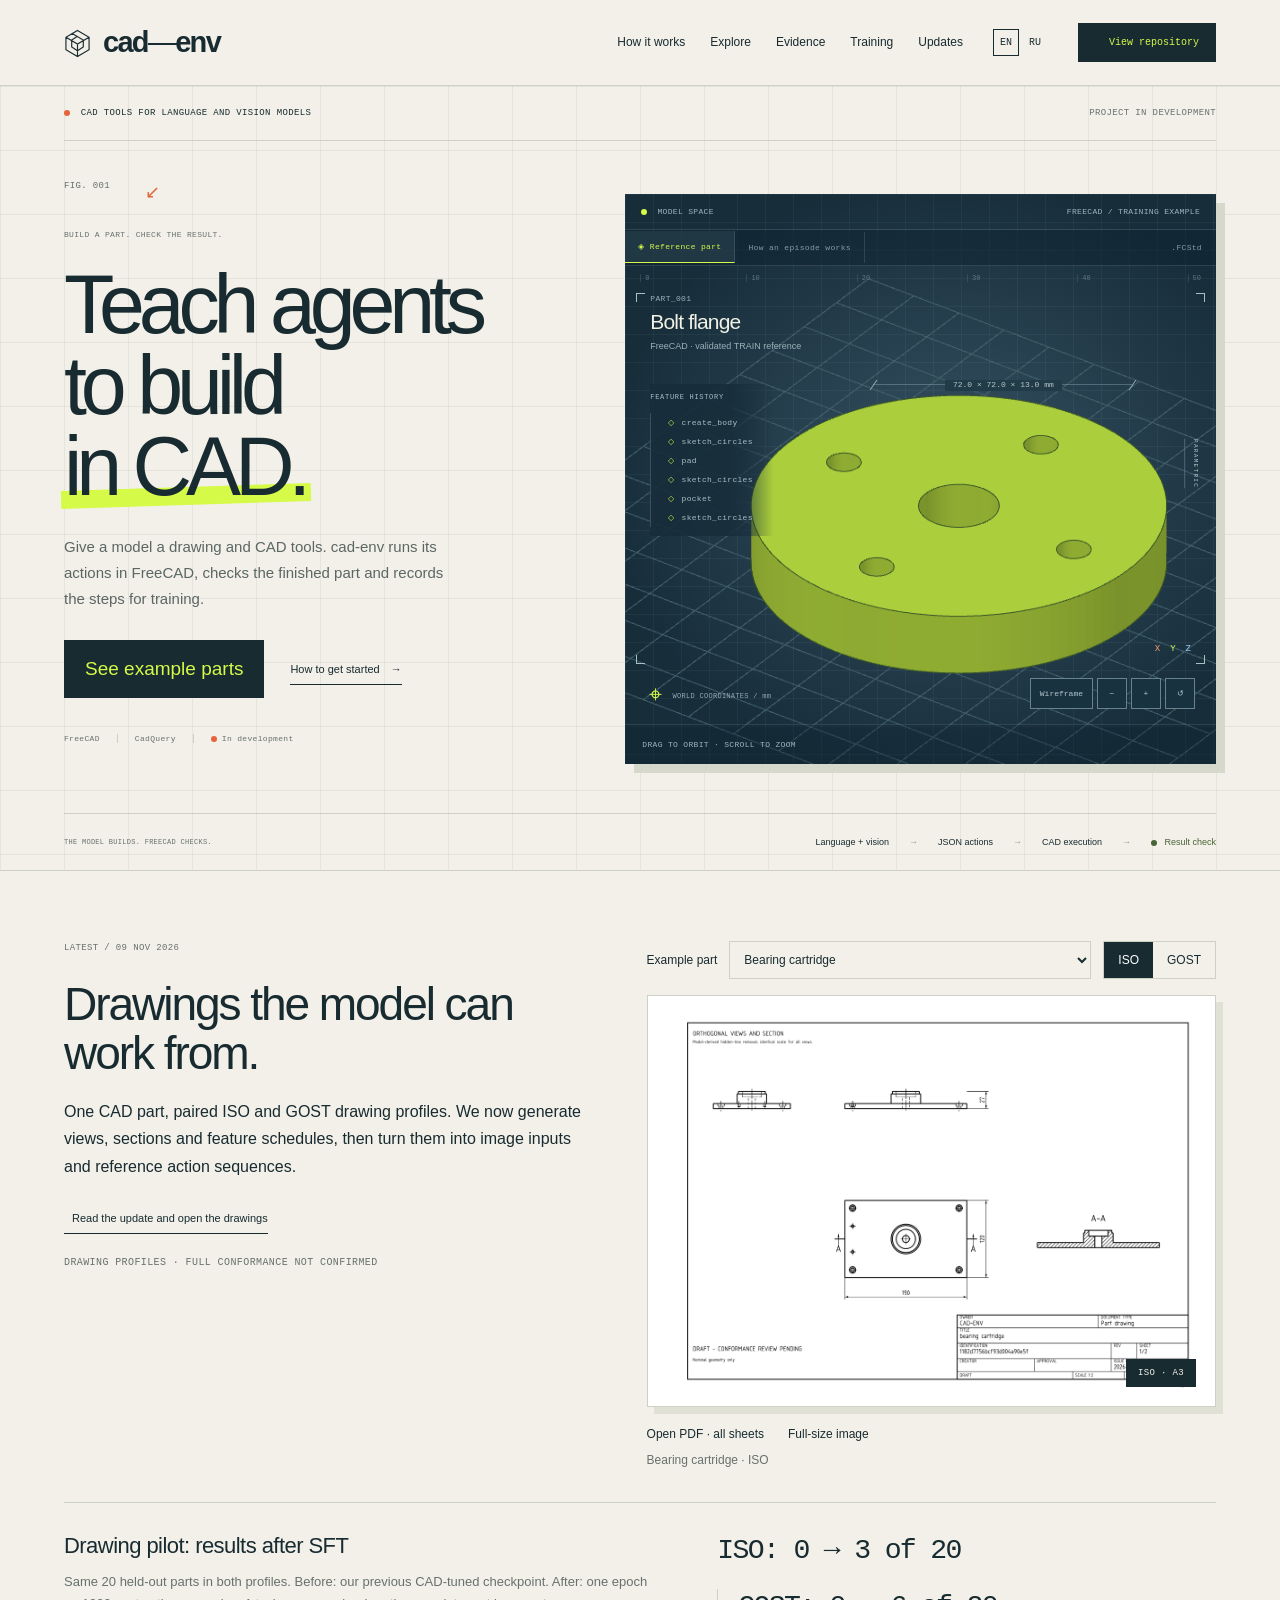
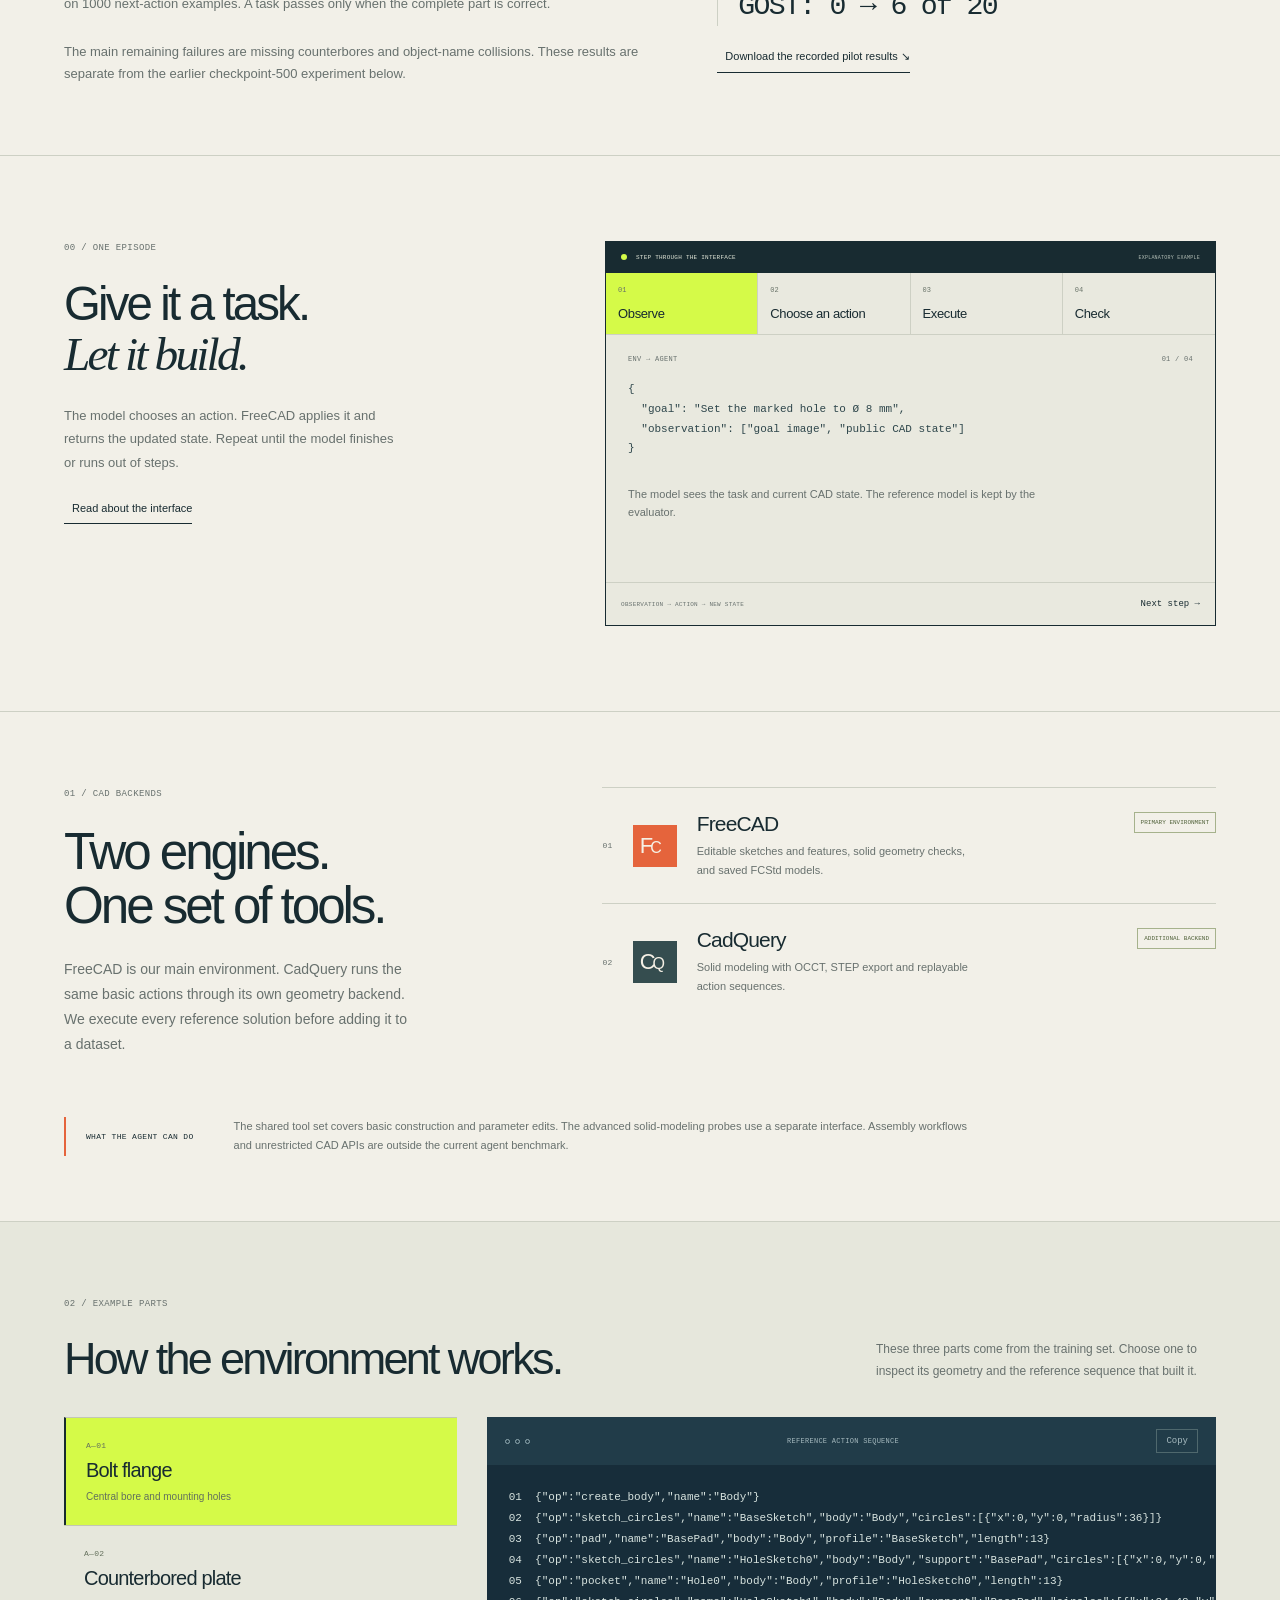
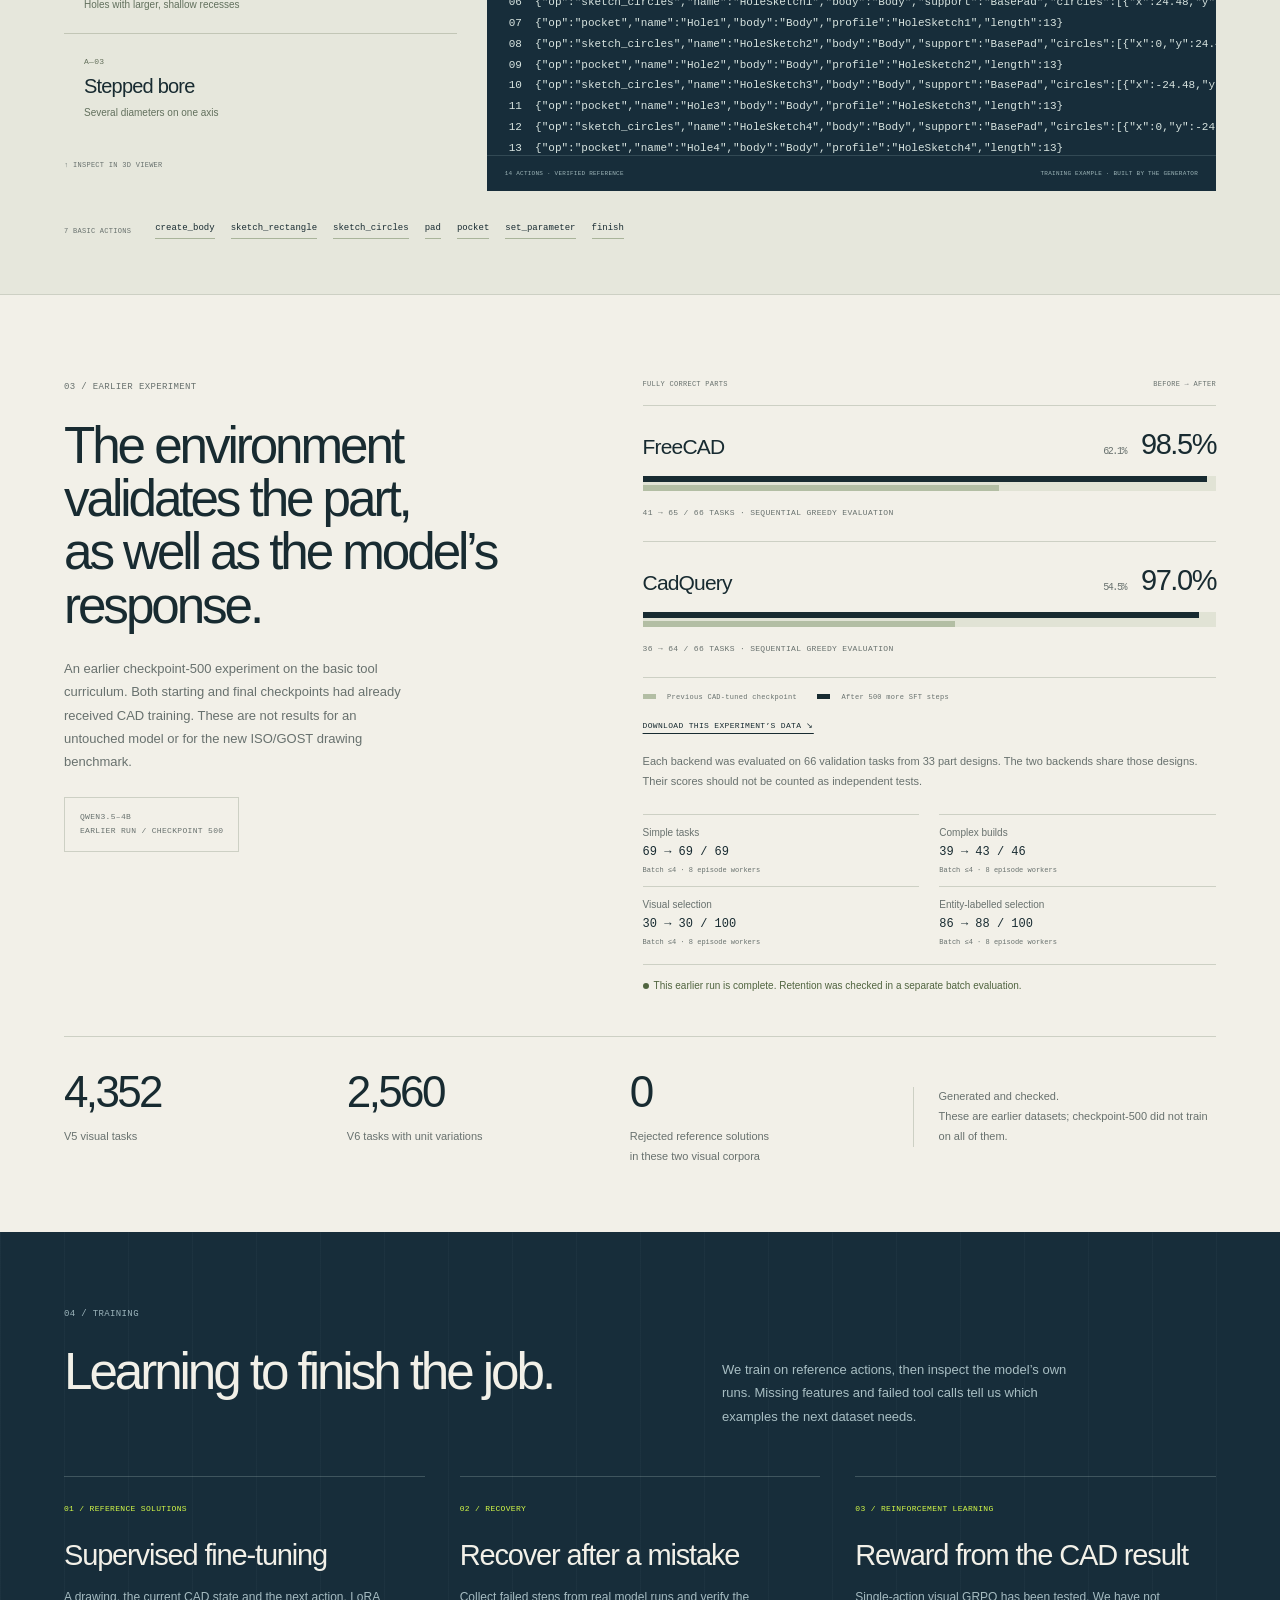
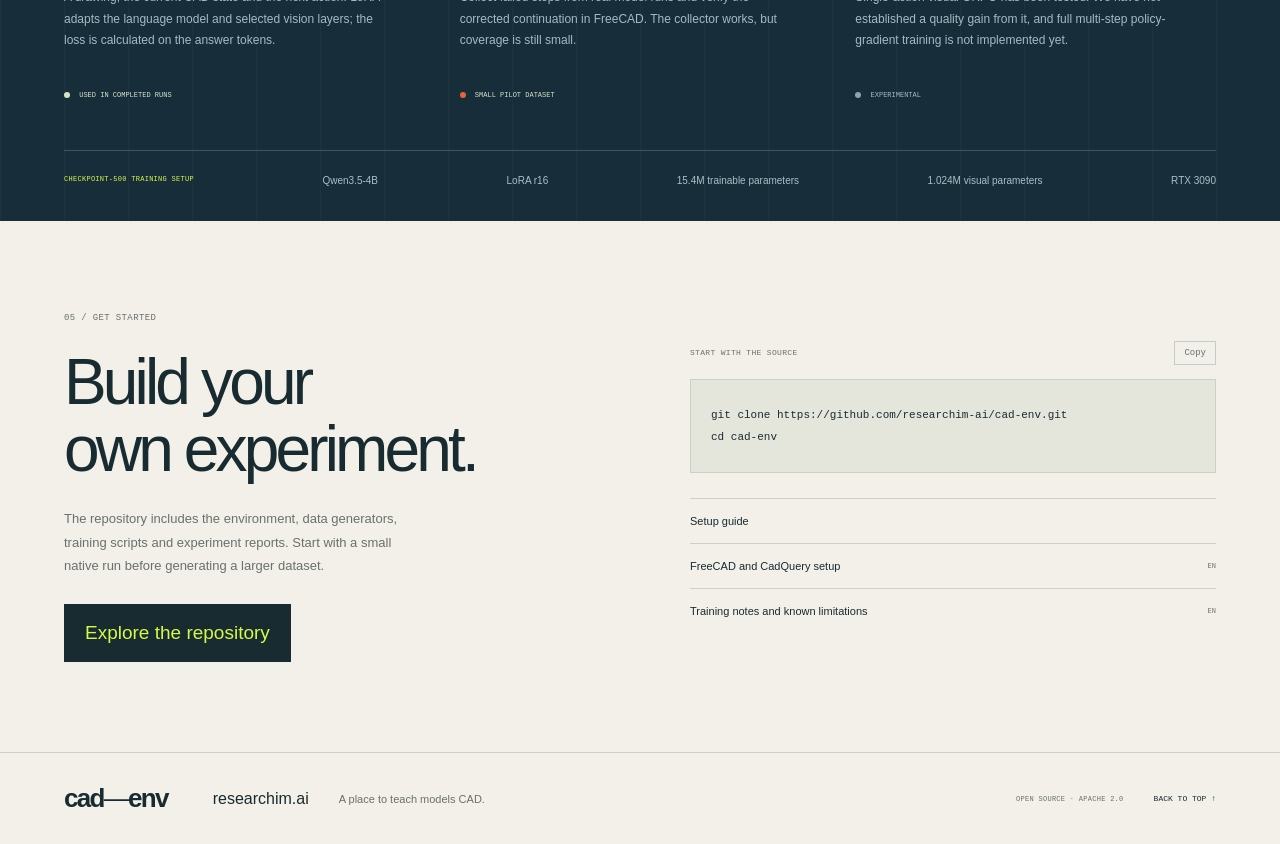
==== commit 60c5bfc1: "update" ====
--- a/cad-env/index.html
+++ b/cad-env/index.html
@@ -6,28 +6,31 @@
 <meta content="Give a model a drawing and CAD tools. cad-env runs its actions in FreeCAD, checks the finished part and records the steps for training." name="description"/>
 <meta content="#f2f0e8" name="theme-color"/><title>cad-env / Teach models to work in CAD.</title>
 <link href="assets/icon.svg" rel="icon" type="image/svg+xml"/><link href="style.css?v=20261109-blog" rel="stylesheet"/>
-<script defer="True" src="i18n.js?v=20261109-blog"></script><script defer="" src="app.js?v=20261109-blog"></script><script defer="" src="workspace.js?v=20261109-blog"></script><link href="journal.css?v=20261109-blog" rel="stylesheet"/></head>
+<script defer="True" src="i18n.js?v=20261110-nosnap"></script><script defer="" src="app.js?v=20261110-nosnap"></script><script defer="" src="workspace.js?v=20261109-blog"></script><link href="journal.css?v=20261110-drawings" rel="stylesheet"/><script defer src="drawings.js?v=20261110"></script></head>
 <body>
 <a class="skip" href="#main"><span data-i18n="t001">Skip to content</span></a>
-<header class="header"><a aria-label="cad-env home" class="brand" href="#"><svg aria-hidden="true" viewbox="0 0 28 30"><path d="m14 2 12 7v13l-12 7L2 22V9zM2 9l12 7 12-7M14 16v13M8 5l12 7v7l-6 4-6-4v-7l6-4"></path></svg>cad<span>—</span>env<span class="brand-dot">↗</span></a><nav aria-label="Main navigation" id="nav"><a href="#platform"><span data-i18n="t002">How it works</span></a><a href="#explorer"><span data-i18n="t003">Explore</span></a><a href="#evidence"><span data-i18n="t004">Evidence</span></a><a href="#training"><span data-i18n="t005">Training</span></a><a href="blog.html"><span data-i18n="nav_blog">Updates</span></a></nav><div aria-label="Language / Язык" class="language-switch" role="group"><button aria-pressed="true" data-language="en" lang="en" type="button">EN</button><button aria-pressed="false" data-language="ru" lang="ru" type="button">RU</button></div><a class="repo-link" href="https://github.com/researchim-ai/cad-env" rel="noreferrer" target="_blank"><span data-i18n="t006">View repository</span> <span>↗</span></a><button aria-controls="nav" aria-expanded="false" aria-label="Toggle navigation" class="menu">☰</button></header>
+<header class="header"><a aria-label="cad-env home" class="brand" href="#"><svg aria-hidden="true" viewbox="0 0 28 30"><path d="m14 2 12 7v13l-12 7L2 22V9zM2 9l12 7 12-7M14 16v13M8 5l12 7v7l-6 4-6-4v-7l6-4"></path></svg>cad<span>—</span>env<span class="brand-dot"></span></a><nav aria-label="Main navigation" id="nav"><a href="#platform"><span data-i18n="t002">How it works</span></a><a href="#explorer"><span data-i18n="t003">Explore</span></a><a href="#evidence"><span data-i18n="t004">Evidence</span></a><a href="#training"><span data-i18n="t005">Training</span></a><a href="blog.html"><span data-i18n="nav_blog">Updates</span></a></nav><div aria-label="Language / Язык" class="language-switch" role="group"><button aria-pressed="true" data-language="en" lang="en" type="button">EN</button><button aria-pressed="false" data-language="ru" lang="ru" type="button">RU</button></div><a class="repo-link" href="https://github.com/researchim-ai/cad-env" rel="noreferrer" target="_blank"><span data-i18n="t006">View repository</span> </a><button aria-controls="nav" aria-expanded="false" aria-label="Toggle navigation" class="menu">☰</button></header>
 <main id="main">
-<section class="hero section" id="workspace"><div class="hero-top mono"><span><i class="dot"></i> <span data-i18n="t007">CAD TOOLS FOR LANGUAGE AND VISION MODELS</span></span><span class="edition"><span data-i18n="t008">PROJECT IN DEVELOPMENT</span></span></div><div class="hero-grid"><div class="hero-copy"><div aria-hidden="true" class="drawing-index mono">FIG. 001 <span>↙</span></div><p class="eyebrow mono"><span data-i18n="t009">BUILD A PART. CHECK THE RESULT.</span></p><h1><span data-i18n="t010">Teach agents</span><br/><span data-i18n="t011">to build</span><br/><em><span data-i18n="t012">in CAD.</span></em></h1><p class="hero-description"><span data-i18n="t013">Give a model a drawing and CAD tools. cad-env runs its actions in FreeCAD, checks the finished part and records the steps for training.</span></p><div class="hero-actions"><a class="button primary" href="#explorer"><span data-i18n="t014">See example parts</span> <span>↗</span></a><a class="text-link" href="guide.html"><span data-i18n="t015">How to get started</span> <span>→</span></a></div><div class="hero-foot mono"><span><span data-i18n="t016">FreeCAD</span></span><span><span data-i18n="t017">CadQuery</span></span><span class="research-status"><i class="dot"></i><span data-i18n="w005">In development</span></span></div></div><div aria-label="Interactive native CAD reference viewer" class="viewport"><div class="viewport-top mono"><span><i class="dot"></i> <span data-i18n="t019">MODEL SPACE</span></span><span><span data-i18n="t020">FREECAD / TRAINING EXAMPLE</span></span></div><div class="workspace-tabs mono"><span class="workspace-tab active">◈ <span data-i18n="w001">Reference part</span></span><a class="workspace-tab" href="#agent-loop"><span data-i18n="w002">How an episode works</span></a><span class="workspace-file">.FCStd</span></div>
+<section class="hero section" id="workspace"><div class="hero-top mono"><span><i class="dot"></i> <span data-i18n="t007">CAD TOOLS FOR LANGUAGE AND VISION MODELS</span></span><span class="edition"><span data-i18n="t008">PROJECT IN DEVELOPMENT</span></span></div><div class="hero-grid"><div class="hero-copy"><div aria-hidden="true" class="drawing-index mono">FIG. 001 <span>↙</span></div><p class="eyebrow mono"><span data-i18n="t009">BUILD A PART. CHECK THE RESULT.</span></p><h1><span data-i18n="t010">Teach agents</span><br/><span data-i18n="t011">to build</span><br/><em><span data-i18n="t012">in CAD.</span></em></h1><p class="hero-description"><span data-i18n="t013">Give a model a drawing and CAD tools. cad-env runs its actions in FreeCAD, checks the finished part and records the steps for training.</span></p><div class="hero-actions"><a class="button primary" href="#explorer"><span data-i18n="t014">See example parts</span> </a><a class="text-link" href="guide.html"><span data-i18n="t015">How to get started</span> <span>→</span></a></div><div class="hero-foot mono"><span><span data-i18n="t016">FreeCAD</span></span><span><span data-i18n="t017">CadQuery</span></span><span class="research-status"><i class="dot"></i><span data-i18n="w005">In development</span></span></div></div><div aria-label="Interactive native CAD reference viewer" class="viewport"><div class="viewport-top mono"><span><i class="dot"></i> <span data-i18n="t019">MODEL SPACE</span></span><span><span data-i18n="t020">FREECAD / TRAINING EXAMPLE</span></span></div><div class="workspace-tabs mono"><span class="workspace-tab active">◈ <span data-i18n="w001">Reference part</span></span><a class="workspace-tab" href="#agent-loop"><span data-i18n="w002">How an episode works</span></a><span class="workspace-file">.FCStd</span></div>
 <div aria-hidden="true" class="viewport-ruler"><span>0</span><span>10</span><span>20</span><span>30</span><span>40</span><span>50</span></div>
 <div class="feature-tree mono"><div data-i18n="w003">FEATURE HISTORY</div><ol id="feature-list"><li>create_body</li><li>sketch_circles</li><li>pad</li></ol></div>
 <div class="dimension dimension-top"><span id="part-bounds">— × — × — mm</span></div>
 <div aria-hidden="true" class="dimension dimension-side"><span>PARAMETRIC</span></div>
 <div class="viewport-coordinate mono"><span aria-hidden="true" class="coordinate-cross">⌖</span><span data-i18n="w004">WORLD COORDINATES / mm</span></div>
 <div aria-hidden="true" class="drawing-corner corner-tl"></div><div aria-hidden="true" class="drawing-corner corner-tr"></div><div aria-hidden="true" class="drawing-corner corner-bl"></div><div aria-hidden="true" class="drawing-corner corner-br"></div><canvas aria-label="Interactive 3D CAD model. Drag to orbit; use the zoom buttons." id="cad-view" tabindex="0"></canvas><div class="model-label"><span class="mono"><span data-i18n="t021">PART_001</span></span><strong id="model-name"><span data-i18n="t022">Bolt flange</span></strong><span id="model-subtitle"><span data-i18n="t023">FreeCAD · validated reference mesh</span></span></div><div class="viewport-controls"><button aria-pressed="false" id="wireframe" title="Toggle wireframe"><span data-i18n="t024">Wireframe</span></button><button aria-label="Zoom out" id="zoom-out">−</button><button aria-label="Zoom in" id="zoom-in">+</button><button id="reset-view" title="Reset camera">↺</button></div><span class="orbit-hint mono"><span data-i18n="t025">DRAG TO ORBIT · SCROLL TO ZOOM</span></span><div aria-hidden="true" class="axis"><span>X</span><span>Y</span><span>Z</span></div></div></div><div class="hero-bottom"><span class="mono"><span data-i18n="t026">THE MODEL BUILDS. FREECAD CHECKS.</span></span><div><span><span data-i18n="t027">Language + vision</span></span><b>→</b><span><span data-i18n="t028">JSON actions</span></span><b>→</b><span><span data-i18n="t029">CAD execution</span></span><b>→</b><span class="verified"><i class="dot"></i> <span data-i18n="t030">Result check</span></span></div></div></section>
-<section class="project-update section" id="updates"><div class="update-story"><p class="eyebrow mono"><span data-i18n="news_kicker">LATEST / 09 NOV 2026</span></p><h2><span data-i18n="news_title">Drawings the model can work from.</span></h2><p><span data-i18n="news_body">One CAD part, paired ISO and GOST drawing profiles. We now generate views, sections and feature schedules, then turn them into image inputs and reference action sequences.</span></p><a class="text-link" href="drawing-update.html"><span data-i18n="news_link">Read the update and open the drawings ↗</span></a><p class="update-status mono"><span data-i18n="news_status">DRAWING PROFILES · FULL CONFORMANCE NOT CONFIRMED</span></p></div><a class="update-picture" href="drawing-update.html"><img alt="bearing cartridge — ISO sheet" height="1697" loading="lazy" src="assets/drawings/bearing_cartridge-iso-sheet.png" width="2400"/><span class="cover-stamp mono">ISO / ГОСТ · A3</span></a><div class="drawing-pilot"><div><h3><span data-i18n="pilot_title">Drawing pilot: results after SFT</span></h3><p><span data-i18n="pilot_scope">Same 20 held-out parts in both profiles. Before: our previous CAD-tuned checkpoint. After: one epoch on 1000 next-action examples. A task passes only when the complete part is correct.</span></p></div><div class="pilot-scores"><strong><span data-i18n="pilot_iso">ISO: 0 → 3 of 20</span></strong><strong><span data-i18n="pilot_gost">GOST: 0 → 6 of 20</span></strong></div><p><span data-i18n="pilot_note">The main remaining failures are missing counterbores and object-name collisions. These results are separate from the earlier checkpoint-500 experiment below.</span></p><a class="text-link" download="" href="assets/drawing-pilot-results.json"><span data-i18n="latest_data_link">Download the recorded pilot results ↘</span></a></div></section><section aria-labelledby="loop-title" class="episode section" id="agent-loop">
-<div class="episode-intro"><p class="eyebrow mono" data-i18n="w006">00 / ONE EPISODE</p><h2 id="loop-title"><span data-i18n="w007">Give it a task.</span><br/><em data-i18n="w008">Let it build.</em></h2><p data-i18n="w009">The model chooses an action. FreeCAD applies it and returns the updated state. Repeat until the model finishes or runs out of steps.</p><a class="text-link" href="guide.html"><span data-i18n="w010">Read about the interface</span> ↗</a></div>
+<section class="project-update section" id="updates"><div class="update-story"><p class="eyebrow mono"><span data-i18n="news_kicker">LATEST / 09 NOV 2026</span></p><h2><span data-i18n="news_title">Drawings the model can work from.</span></h2><p><span data-i18n="news_body">One CAD part, paired ISO and GOST drawing profiles. We now generate views, sections and feature schedules, then turn them into image inputs and reference action sequences.</span></p><a class="text-link" href="drawing-update.html"><span data-i18n="news_link">Read the update and open the drawings</span></a><p class="update-status mono"><span data-i18n="news_status">DRAWING PROFILES · FULL CONFORMANCE NOT CONFIRMED</span></p></div><div class="drawing-browser" id="drawings">
+<div class="drawing-controls"><label for="drawing-part" data-i18n="drawing_choose">Example part</label><select id="drawing-part"><option value="bearing_cartridge" data-i18n="drawing_bearing">Bearing cartridge</option><option value="adapter_flange" data-i18n="drawing_flange">Adapter flange</option><option value="alignment_fixture" data-i18n="drawing_fixture">Alignment fixture</option></select><div class="drawing-formats" role="group" aria-label="ISO / GOST"><button type="button" data-drawing-format="iso" aria-pressed="true">ISO</button><button type="button" data-drawing-format="gost" aria-pressed="false"><span data-i18n="drawing_gost">GOST</span></button></div></div>
+<a class="update-picture" id="drawing-image-link" href="assets/drawings/bearing_cartridge-iso-sheet.png" target="_blank" rel="noopener"><img id="drawing-preview" alt="Bearing cartridge — ISO" height="1697" loading="lazy" src="assets/drawings/bearing_cartridge-iso-sheet.png" width="2400"/><span class="cover-stamp mono" id="drawing-stamp">ISO · A3</span></a>
+<div class="drawing-links"><a id="drawing-pdf" href="assets/drawings/bearing_cartridge-iso-pdf.pdf" target="_blank" rel="noopener" data-i18n="drawing_pdf">Open PDF · all sheets</a><a id="drawing-full" href="assets/drawings/bearing_cartridge-iso-sheet.png" target="_blank" rel="noopener" data-i18n="drawing_full">Full-size image</a></div><p class="drawing-caption" id="drawing-caption" aria-live="polite"></p></div><div class="drawing-pilot"><div><h3><span data-i18n="pilot_title">Drawing pilot: results after SFT</span></h3><p><span data-i18n="pilot_scope">Same 20 held-out parts in both profiles. Before: our previous CAD-tuned checkpoint. After: one epoch on 1000 next-action examples. A task passes only when the complete part is correct.</span></p></div><div class="pilot-scores"><strong><span data-i18n="pilot_iso">ISO: 0 → 3 of 20</span></strong><strong><span data-i18n="pilot_gost">GOST: 0 → 6 of 20</span></strong></div><p><span data-i18n="pilot_note">The main remaining failures are missing counterbores and object-name collisions. These results are separate from the earlier checkpoint-500 experiment below.</span></p><a class="text-link" download="" href="assets/drawing-pilot-results.json"><span data-i18n="latest_data_link">Download the recorded pilot results ↘</span></a></div></section><section aria-labelledby="loop-title" class="episode section" id="agent-loop">
+<div class="episode-intro"><p class="eyebrow mono" data-i18n="w006">00 / ONE EPISODE</p><h2 id="loop-title"><span data-i18n="w007">Give it a task.</span><br/><em data-i18n="w008">Let it build.</em></h2><p data-i18n="w009">The model chooses an action. FreeCAD applies it and returns the updated state. Repeat until the model finishes or runs out of steps.</p><a class="text-link" href="guide.html"><span data-i18n="w010">Read about the interface</span></a></div>
 <div class="episode-console"><div class="console-bar mono"><span><i class="dot"></i> <span data-i18n="w011">STEP THROUGH THE INTERFACE</span></span><span data-i18n="w012">EXPLANATORY EXAMPLE</span></div>
-<div aria-label="Explore the agent loop" class="loop-stages" role="group"><button aria-pressed="true" data-phase="0" type="button"><small>01</small><span data-i18n="w013">Observe</span><b>↗</b></button><button aria-pressed="false" data-phase="1" type="button"><small>02</small><span data-i18n="w014">Choose an action</span><b>↗</b></button><button aria-pressed="false" data-phase="2" type="button"><small>03</small><span data-i18n="w015">Execute</span><b>↗</b></button><button aria-pressed="false" data-phase="3" type="button"><small>04</small><span data-i18n="w016">Check</span><b>↗</b></button></div>
+<div aria-label="Explore the agent loop" class="loop-stages" role="group"><button aria-pressed="true" data-phase="0" type="button"><small>01</small><span data-i18n="w013">Observe</span><b></b></button><button aria-pressed="false" data-phase="1" type="button"><small>02</small><span data-i18n="w014">Choose an action</span><b></b></button><button aria-pressed="false" data-phase="2" type="button"><small>03</small><span data-i18n="w015">Execute</span><b></b></button><button aria-pressed="false" data-phase="3" type="button"><small>04</small><span data-i18n="w016">Check</span><b></b></button></div>
 <div aria-atomic="true" aria-live="polite" class="loop-detail"><div class="loop-detail-top mono"><span id="loop-direction">ENV → AGENT</span><span id="loop-index">01 / 04</span></div><pre id="loop-code"></pre><p id="loop-description"></p></div><div class="loop-bottom"><span class="mono" data-i18n="w017">OBSERVATION → ACTION → NEW STATE</span><button class="loop-next" id="loop-next" type="button"><span data-i18n="w018">Next step</span> →</button></div></div>
 </section><section class="platform section" id="platform"><div class="section-intro"><p class="eyebrow mono"><span data-i18n="t031">01 / CAD BACKENDS</span></p><h2><span data-i18n="t032">Two engines.</span><br/><span data-i18n="t033">One set of tools.</span></h2><p><span data-i18n="t034">FreeCAD is our main environment. CadQuery runs the same basic actions through its own geometry backend. We execute every reference solution before adding it to a dataset.</span></p></div><div class="engine-list"><article><span class="engine-no mono">01</span><div class="engine-icon">F<span>C</span></div><div><h3><span data-i18n="t016">FreeCAD</span></h3><p><span data-i18n="t035">Editable sketches and features, solid geometry checks, and saved FCStd models.</span></p></div><span class="tag"><span data-i18n="t036">PRIMARY ENVIRONMENT</span></span></article><article><span class="engine-no mono">02</span><div class="engine-icon cq">C<span>Q</span></div><div><h3><span data-i18n="t017">CadQuery</span></h3><p><span data-i18n="t037">Solid modeling with OCCT, STEP export and replayable action sequences.</span></p></div><span class="tag"><span data-i18n="t038">ADDITIONAL BACKEND</span></span></article></div><div class="scope-note"><span class="mono"><span data-i18n="t041">WHAT THE AGENT CAN DO</span></span><p><span data-i18n="t042">The shared tool set covers basic construction and parameter edits. The advanced solid-modeling probes use a separate interface. Assembly workflows and unrestricted CAD APIs are outside the current agent benchmark.</span></p></div></section>
-<section class="lab section" id="explorer"><div class="lab-heading"><div><p class="eyebrow mono"><span data-i18n="t043">02 / EXAMPLE PARTS</span></p><h2><span data-i18n="t044">From actions to a part.</span></h2></div><p><span data-i18n="t045">These three parts come from the training set. Choose one to inspect its geometry and the reference sequence that built it.</span></p></div><div class="lab-layout"><div aria-label="Select example part" class="part-list" role="group"><button aria-pressed="true" class="part active" data-part="bolt_flange"><span class="mono"><span data-i18n="t046">A—01</span></span><strong><span data-i18n="t022">Bolt flange</span></strong><small><span data-i18n="t047">Central bore and mounting holes</span></small><b>↗</b></button><button aria-pressed="false" class="part" data-part="counterbored_plate"><span class="mono"><span data-i18n="t048">A—02</span></span><strong><span data-i18n="t049">Counterbored plate</span></strong><small><span data-i18n="t050">Holes with larger, shallow recesses</span></small><b>↗</b></button><button aria-pressed="false" class="part" data-part="stepped_bore"><span class="mono"><span data-i18n="t051">A—03</span></span><strong><span data-i18n="t052">Stepped bore</span></strong><small><span data-i18n="t053">Several diameters on one axis</span></small><b>↗</b></button><a class="viewer-return mono" href="#main"><span data-i18n="t054">↑ INSPECT IN 3D VIEWER</span></a></div><div class="trajectory"><div class="terminal-head mono"><span><i></i><i></i><i></i></span><span><span data-i18n="t055">REFERENCE ACTION SEQUENCE</span></span><button class="copy-button" data-copy="trajectory-code"><span data-i18n="t056">Copy</span></button></div><pre id="trajectory-code"><code>Loading verified example…</code></pre><div class="trajectory-foot mono"><span id="action-count"><span data-i18n="t057">REFERENCE MODEL</span></span><span><span data-i18n="t058">TRAINING EXAMPLE · BUILT BY THE GENERATOR</span></span></div></div></div><div class="tool-strip"><span class="mono"><span data-i18n="t059">7 BASIC ACTIONS</span></span><code>create_body</code><code>sketch_rectangle</code><code>sketch_circles</code><code>pad</code><code>pocket</code><code>set_parameter</code><code>finish</code></div></section>
-<section class="evidence section" id="evidence"><div class="evidence-title"><p class="eyebrow mono"><span data-i18n="t060">03 / EARLIER EXPERIMENT</span></p><h2><span data-i18n="t061">Check the part,</span><br/><span data-i18n="t062">not just the answer.</span></h2><p><span data-i18n="t063">An earlier checkpoint-500 experiment on the basic tool curriculum. Both starting and final checkpoints had already received CAD training. These are not results for an untouched model or for the new ISO/GOST drawing benchmark.</span></p><div class="evidence-stamp mono"><span data-i18n="t064">QWEN3.5–4B</span><br/><span data-i18n="t065">EARLIER RUN / CHECKPOINT 500</span></div></div><div class="result-panel"><div class="result-head mono"><span><span data-i18n="t066">FULLY CORRECT PARTS</span></span><span><span data-i18n="t067">BEFORE → AFTER</span></span></div><div aria-live="polite" id="results"></div><div class="result-legend mono"><span><i class="before-key"></i> <span data-i18n="t068">Previous CAD-tuned checkpoint</span></span><span><i class="after-key"></i> <span data-i18n="t069">After 500 more SFT steps</span></span></div><a class="measurement-link mono" download="cad-env-evidence.json" href="data.json"><span data-i18n="t070">DOWNLOAD THIS EXPERIMENT’S DATA ↘</span></a><p class="result-caveat"><span data-i18n="t071">Each backend was evaluated on 66 validation tasks from 33 part designs. The two backends share those designs. Their scores should not be counted as independent tests.</span></p><div class="retention-summary" id="retention-summary"></div><div class="evaluation-note"><i class="dot amber"></i><span id="eval-status"><span data-i18n="t072">Retention checks for this earlier run are complete.</span></span></div></div><div class="data-ribbon"><div><strong data-number="4352">4,352</strong><span><span data-i18n="t073">V5 visual tasks</span></span></div><div><strong data-number="2560">2,560</strong><span><span data-i18n="t074">V6 tasks with unit variations</span></span></div><div><strong data-number="0">0</strong><span><span data-i18n="t075">Rejected reference solutions</span><br/><span data-i18n="t076">in these two visual corpora</span></span></div><p><span data-i18n="t077">Generated and checked.</span><br/><span data-i18n="t078">These are earlier datasets; checkpoint-500 did not train on all of them.</span></p></div></section>
+<section class="lab section" id="explorer"><div class="lab-heading"><div><p class="eyebrow mono"><span data-i18n="t043">02 / EXAMPLE PARTS</span></p><h2><span data-i18n="t044">How the environment works.</span></h2></div><p><span data-i18n="t045">These three parts come from the training set. Choose one to inspect its geometry and the reference sequence that built it.</span></p></div><div class="lab-layout"><div aria-label="Select example part" class="part-list" role="group"><button aria-pressed="true" class="part active" data-part="bolt_flange"><span class="mono"><span data-i18n="t046">A—01</span></span><strong><span data-i18n="t022">Bolt flange</span></strong><small><span data-i18n="t047">Central bore and mounting holes</span></small><b></b></button><button aria-pressed="false" class="part" data-part="counterbored_plate"><span class="mono"><span data-i18n="t048">A—02</span></span><strong><span data-i18n="t049">Counterbored plate</span></strong><small><span data-i18n="t050">Holes with larger, shallow recesses</span></small><b></b></button><button aria-pressed="false" class="part" data-part="stepped_bore"><span class="mono"><span data-i18n="t051">A—03</span></span><strong><span data-i18n="t052">Stepped bore</span></strong><small><span data-i18n="t053">Several diameters on one axis</span></small><b></b></button><a class="viewer-return mono" href="#main"><span data-i18n="t054">↑ INSPECT IN 3D VIEWER</span></a></div><div class="trajectory"><div class="terminal-head mono"><span><i></i><i></i><i></i></span><span><span data-i18n="t055">REFERENCE ACTION SEQUENCE</span></span><button class="copy-button" data-copy="trajectory-code"><span data-i18n="t056">Copy</span></button></div><pre id="trajectory-code"><code>Loading verified example…</code></pre><div class="trajectory-foot mono"><span id="action-count"><span data-i18n="t057">REFERENCE MODEL</span></span><span><span data-i18n="t058">TRAINING EXAMPLE · BUILT BY THE GENERATOR</span></span></div></div></div><div class="tool-strip"><span class="mono"><span data-i18n="t059">7 BASIC ACTIONS</span></span><code>create_body</code><code>sketch_rectangle</code><code>sketch_circles</code><code>pad</code><code>pocket</code><code>set_parameter</code><code>finish</code></div></section>
+<section class="evidence section" id="evidence"><div class="evidence-title"><p class="eyebrow mono"><span data-i18n="t060">03 / EARLIER EXPERIMENT</span></p><h2><span data-i18n="t061">The environment validates the part,</span><br/><span data-i18n="t062">as well as the model’s response.</span></h2><p><span data-i18n="t063">An earlier checkpoint-500 experiment on the basic tool curriculum. Both starting and final checkpoints had already received CAD training. These are not results for an untouched model or for the new ISO/GOST drawing benchmark.</span></p><div class="evidence-stamp mono"><span data-i18n="t064">QWEN3.5–4B</span><br/><span data-i18n="t065">EARLIER RUN / CHECKPOINT 500</span></div></div><div class="result-panel"><div class="result-head mono"><span><span data-i18n="t066">FULLY CORRECT PARTS</span></span><span><span data-i18n="t067">BEFORE → AFTER</span></span></div><div aria-live="polite" id="results"></div><div class="result-legend mono"><span><i class="before-key"></i> <span data-i18n="t068">Previous CAD-tuned checkpoint</span></span><span><i class="after-key"></i> <span data-i18n="t069">After 500 more SFT steps</span></span></div><a class="measurement-link mono" download="cad-env-evidence.json" href="data.json"><span data-i18n="t070">DOWNLOAD THIS EXPERIMENT’S DATA ↘</span></a><p class="result-caveat"><span data-i18n="t071">Each backend was evaluated on 66 validation tasks from 33 part designs. The two backends share those designs. Their scores should not be counted as independent tests.</span></p><div class="retention-summary" id="retention-summary"></div><div class="evaluation-note"><i class="dot amber"></i><span id="eval-status"><span data-i18n="t072">Retention checks for this earlier run are complete.</span></span></div></div><div class="data-ribbon"><div><strong data-number="4352">4,352</strong><span><span data-i18n="t073">V5 visual tasks</span></span></div><div><strong data-number="2560">2,560</strong><span><span data-i18n="t074">V6 tasks with unit variations</span></span></div><div><strong data-number="0">0</strong><span><span data-i18n="t075">Rejected reference solutions</span><br/><span data-i18n="t076">in these two visual corpora</span></span></div><p><span data-i18n="t077">Generated and checked.</span><br/><span data-i18n="t078">These are earlier datasets; checkpoint-500 did not train on all of them.</span></p></div></section>
 <section class="training section" id="training"><div class="training-top"><p class="eyebrow mono"><span data-i18n="t079">04 / TRAINING</span></p><h2><span data-i18n="t080">Learning to finish the job.</span></h2><p><span data-i18n="t081">We train on reference actions, then inspect the model’s own runs. Missing features and failed tool calls tell us which examples the next dataset needs.</span></p></div><div class="learning-stages"><article><span class="stage-num mono"><span data-i18n="t082">01 / REFERENCE SOLUTIONS</span></span><h3><span data-i18n="t083">Supervised fine-tuning</span></h3><p><span data-i18n="t084">A drawing, the current CAD state and the next action. LoRA adapts the language model and selected vision layers; the loss is calculated on the answer tokens.</span></p><div class="stage-status"><i class="dot"></i> <span data-i18n="t085">USED IN COMPLETED RUNS</span></div></article><article><span class="stage-num mono"><span data-i18n="t086">02 / RECOVERY</span></span><h3><span data-i18n="t087">Recover after a mistake</span></h3><p><span data-i18n="t088">Collect failed steps from real model runs and verify the corrected continuation in FreeCAD. The collector works, but coverage is still small.</span></p><div class="stage-status"><i class="dot amber"></i> <span data-i18n="t089">SMALL PILOT DATASET</span></div></article><article><span class="stage-num mono"><span data-i18n="t090">03 / REINFORCEMENT LEARNING</span></span><h3><span data-i18n="t091">Reward from the CAD result</span></h3><p><span data-i18n="t092">Single-action visual GRPO has been tested. We have not established a quality gain from it, and full multi-step policy-gradient training is not implemented yet.</span></p><div class="stage-status muted"><i class="dot gray"></i> <span data-i18n="t093">EXPERIMENTAL</span></div></article></div><div class="training-spec"><span class="mono"><span data-i18n="t094">CHECKPOINT-500 TRAINING SETUP</span></span><span><span data-i18n="t095">Qwen3.5-4B</span></span><span><span data-i18n="t096">LoRA r16</span></span><span><span data-i18n="t097">15.4M trainable parameters</span></span><span><span data-i18n="t098">1.024M visual parameters</span></span><span><span data-i18n="t099">RTX 3090</span></span></div></section>
-<section class="start section" id="start"><div><p class="eyebrow mono"><span data-i18n="t100">05 / GET STARTED</span></p><h2><span data-i18n="t101">Build your</span><br/><span data-i18n="t102">own experiment.</span></h2><p><span data-i18n="t103">The repository includes the environment, data generators, training scripts and experiment reports. Start with a small native run before generating a larger dataset.</span></p><a class="button primary" href="https://github.com/researchim-ai/cad-env" rel="noreferrer" target="_blank"><span data-i18n="t104">Explore the repository</span> <span>↗</span></a></div><div class="quickstart"><div class="mono"><span data-i18n="t105">START WITH THE SOURCE</span> <button class="copy-button" data-copy="clone-code"><span data-i18n="t056">Copy</span></button></div><pre id="clone-code">git clone https://github.com/researchim-ai/cad-env.git
-cd cad-env</pre><a href="guide.html"><span data-i18n="t106">Setup guide</span> <span>↗</span></a><a href="docs/multicad.md" hreflang="en" rel="noreferrer" target="_blank" title="Original technical documentation in English"><span data-i18n="t107">FreeCAD and CadQuery setup</span> <span>↗</span><small class="doc-language" lang="en">EN</small></a><a href="docs/training-audit.md" hreflang="en" rel="noreferrer" target="_blank" title="Original technical documentation in English"><span data-i18n="t108">Training notes and known limitations</span> <span>↗</span><small class="doc-language" lang="en">EN</small></a></div></section>
-</main><footer class="section"><a class="brand" href="#">cad<span>—</span>env</a><a href="../">researchim.ai</a><span><span data-i18n="t109">A place to teach models CAD.</span></span><span class="mono"><span data-i18n="t110">OPEN SOURCE · APACHE 2.0</span></span><a href="#main"><span data-i18n="t111">BACK TO TOP ↑</span></a><small id="snapshot-time"><span data-i18n="t112">Recorded results. This page does not show live training progress.</span></small></footer><div aria-live="polite" class="toast" role="status"></div>
+<section class="start section" id="start"><div><p class="eyebrow mono"><span data-i18n="t100">05 / GET STARTED</span></p><h2><span data-i18n="t101">Build your</span><br/><span data-i18n="t102">own experiment.</span></h2><p><span data-i18n="t103">The repository includes the environment, data generators, training scripts and experiment reports. Start with a small native run before generating a larger dataset.</span></p><a class="button primary" href="https://github.com/researchim-ai/cad-env" rel="noreferrer" target="_blank"><span data-i18n="t104">Explore the repository</span> </a></div><div class="quickstart"><div class="mono"><span data-i18n="t105">START WITH THE SOURCE</span> <button class="copy-button" data-copy="clone-code"><span data-i18n="t056">Copy</span></button></div><pre id="clone-code">git clone https://github.com/researchim-ai/cad-env.git
+cd cad-env</pre><a href="guide.html"><span data-i18n="t106">Setup guide</span> </a><a href="docs/multicad.md" hreflang="en" rel="noreferrer" target="_blank" title="Original technical documentation in English"><span data-i18n="t107">FreeCAD and CadQuery setup</span> <small class="doc-language" lang="en">EN</small></a><a href="docs/training-audit.md" hreflang="en" rel="noreferrer" target="_blank" title="Original technical documentation in English"><span data-i18n="t108">Training notes and known limitations</span> <small class="doc-language" lang="en">EN</small></a></div></section>
+</main><footer class="section"><a class="brand" href="#">cad<span>—</span>env</a><a href="../">researchim.ai</a><span><span data-i18n="t109">A place to teach models CAD.</span></span><span class="mono"><span data-i18n="t110">OPEN SOURCE · APACHE 2.0</span></span><a href="#main"><span data-i18n="t111">BACK TO TOP ↑</span></a></footer><div aria-live="polite" class="toast" role="status"></div>
 </body></html>
--- a/cad-env/style.css
+++ b/cad-env/style.css
@@ -4,7 +4,7 @@
 .header{height:86px;padding:0 var(--gutter);display:flex;align-items:center;gap:30px;border-bottom:1px solid var(--line);background:var(--paper);position:relative;z-index:20}.brand{font-size:29px;letter-spacing:-1.7px;font-weight:700;white-space:nowrap;display:inline-flex;align-items:center;gap:0}.brand>span{font-weight:400}.brand svg{width:27px;height:30px;margin-right:12px;fill:none;stroke:currentColor;stroke-width:1.2}.brand .brand-dot{font-size:19px;color:var(--orange);margin-left:9px}.header nav{display:flex;gap:25px;margin-left:auto;font-size:12px}.header nav a{padding:10px 0;border-bottom:1px solid transparent}.header nav a:hover{border-color:var(--ink)}.repo-link{font:10px var(--mono);background:var(--ink);color:var(--paper);padding:14px 17px;white-space:nowrap}.repo-link>span:last-child{margin-left:14px;color:var(--accent)}.language-switch{display:flex;gap:3px}.language-switch button{font:10px var(--mono);background:transparent;padding:7px 6px;border:1px solid transparent}.language-switch button[aria-pressed=true]{border-color:var(--ink)}.menu{display:none;background:transparent;padding:8px}
 .hero{position:relative;padding-top:0;padding-bottom:0;background-image:linear-gradient(#243b3010 1px,transparent 1px),linear-gradient(90deg,#243b3010 1px,transparent 1px);background-size:64px 64px}.hero-top{display:flex;justify-content:space-between;align-items:center;padding:22px 0;border-bottom:1px solid var(--line);font-size:9px;color:var(--muted)}.hero-top>span:first-child{color:var(--ink)}.hero-top .dot{color:var(--orange)}.hero-grid{display:grid;grid-template-columns:.95fr 1.1fr;gap:clamp(24px,4vw,72px);padding:48px 0 45px;align-items:center}.hero-copy{position:relative;padding-top:25px;padding-bottom:25px}.drawing-index{position:absolute;top:-8px;left:0;color:var(--muted);font-size:9px;display:flex;gap:35px}.drawing-index span{color:var(--orange);font-size:18px}.eyebrow{font-size:9px;font-weight:400;line-height:1.6;margin:0 0 24px;color:var(--muted)}.hero-copy .eyebrow{margin:15px 0 22px;font-size:8px}.hero h1{font-size:clamp(66px,6.45vw,108px);line-height:.98;font-weight:500;letter-spacing:-.075em;margin:0 0 27px}.hero h1 em{font-style:normal;position:relative;display:inline-block;z-index:0;white-space:nowrap}.hero h1 em:after{content:'';position:absolute;left:-3px;right:-6px;bottom:2px;height:22%;background:var(--accent);z-index:-1;transform:rotate(-1.8deg)}.hero-description{font-size:15px;line-height:1.75;max-width:390px;color:#5b6665;margin:0 0 28px}.hero-actions{display:flex;align-items:center;gap:26px;flex-wrap:wrap}.button{display:inline-flex;align-items:center;justify-content:space-between;gap:25px;padding:17px 20px;font-size:12px;border:1px solid var(--ink);transition:background .2s,transform .2s}.primary{background:var(--ink);color:var(--paper)}.primary>span:last-child{font-size:19px;color:var(--accent)}.button:hover{transform:translateY(-2px);background:#314c51}.text-link{font-size:11px;padding:9px 0;border-bottom:1px solid currentColor}.text-link>span:last-child{margin-left:8px}.hero-foot{margin-top:36px;display:flex;gap:17px;flex-wrap:wrap;color:var(--muted);font-size:8px}.hero-foot>span:not(.research-status){border-right:1px solid var(--line);padding-right:17px}.research-status{color:var(--muted)}.research-status .dot{color:var(--orange)}
 .viewport{height:570px;position:relative;background-color:var(--navy);background-image:linear-gradient(#a3c1d010 1px,transparent 1px),linear-gradient(90deg,#a3c1d010 1px,transparent 1px),radial-gradient(ellipse at 55% 50%,#365263,#172d3a 75%);background-size:28px 28px,28px 28px,100% 100%;color:#eef1e4;overflow:hidden;box-shadow:9px 9px 0 #d5d8ca}.viewport-top{position:absolute;top:0;left:0;right:0;z-index:2;display:flex;justify-content:space-between;padding:13px 16px;border-bottom:1px solid #b7cdd02a;font-size:7px;color:#9fb4bd}.viewport-top .dot{color:var(--accent)}.workspace-tabs{position:absolute;top:36px;left:0;right:0;display:flex;align-items:center;border-bottom:1px solid #b7cdd02a;height:36px;font-size:8px;background:#0e233080;z-index:2}.workspace-tab{padding:11px 13px;color:#829da8;border-right:1px solid #b7cdd02a}.workspace-tab.active{color:var(--accent);background:#30495480;border-bottom:1px solid var(--accent)}.workspace-file{margin-left:auto;margin-right:14px;color:#829da8}.viewport canvas{width:100%;height:100%;display:block;touch-action:none;cursor:grab;padding-top:42px}.viewport canvas:active{cursor:grabbing}.model-label{position:absolute;top:100px;left:25px;display:flex;flex-direction:column;gap:7px;pointer-events:none}.model-label>.mono{color:#9ab1b9;font-size:8px}.model-label strong{font-size:21px;font-weight:400;letter-spacing:-.04em}.model-label>span:last-child{font-size:9px;color:#9ab1b9}.feature-tree{position:absolute;top:190px;left:25px;font-size:7px;color:#8fa7b1;pointer-events:none}.feature-tree>div{font-size:6px;letter-spacing:.1em;margin-bottom:12px}.feature-tree ol{list-style:none;padding:0 0 0 8px;border-left:1px solid #7e99a355;margin:0}.feature-tree li{padding:5px 0 5px 9px}.feature-tree li:before{content:'◇';padding-right:7px;color:var(--accent)}.viewport-ruler{position:absolute;left:15px;top:80px;right:15px;display:flex;justify-content:space-between;font:6px var(--mono);color:#7f9ba8;pointer-events:none;opacity:.65}.viewport-ruler span{border-left:1px solid #829da855;padding-left:4px}.dimension{position:absolute;pointer-events:none;color:#b5c6c9;font:8px var(--mono);text-align:center}.dimension-top{top:190px;left:42%;right:14%;border-top:1px solid #93aab86b;height:12px;display:flex;justify-content:center}.dimension-top:before,.dimension-top:after{content:'';height:12px;border-left:1px solid #93aab8;position:absolute;top:-6px;transform:rotate(35deg)}.dimension-top:before{left:0}.dimension-top:after{right:0}.dimension-top span{background:#223b49;padding:0 8px;transform:translateY(-5px);font-size:7px}.dimension-side{right:17px;top:245px;writing-mode:vertical-rl;border-left:1px solid #93aab855;padding-left:7px;letter-spacing:.22em;font-size:6px}.viewport-coordinate{position:absolute;bottom:55px;left:24px;display:flex;gap:10px;align-items:center;font-size:6px;color:#93aab3}.coordinate-cross{font-size:23px;color:var(--accent)}.viewport-controls{position:absolute;right:21px;bottom:55px;display:flex;gap:4px;z-index:2}.viewport-controls button{background:#183240;border:1px solid #67838e;color:#b3c7ce;min-width:30px;height:31px;padding:0 9px;font:8px var(--mono)}.viewport-controls button[aria-pressed=true]{background:var(--accent);color:var(--navy);border-color:var(--accent)}.viewport-controls button:hover{border-color:var(--accent);color:var(--accent)}.orbit-hint{position:absolute;bottom:0;left:0;right:0;padding:15px 17px;border-top:1px solid #b7cdd02a;font-size:7px;color:#9fb4bd;background:#0e23304d}.axis{position:absolute;right:25px;bottom:110px;font:9px var(--mono);display:flex;gap:10px}.axis span:nth-child(1){color:#ff996a}.axis span:nth-child(2){color:var(--accent)}.axis span:nth-child(3){color:#9ec9ff}.drawing-corner{position:absolute;width:9px;height:9px;border-color:#a7c0c2;border-style:solid;pointer-events:none}.corner-tl{top:99px;left:11px;border-width:1px 0 0 1px}.corner-tr{top:99px;right:11px;border-width:1px 1px 0 0}.corner-bl{bottom:100px;left:11px;border-width:0 0 1px 1px}.corner-br{bottom:100px;right:11px;border-width:0 1px 1px 0}.hero-bottom{border-top:1px solid var(--line);display:flex;justify-content:space-between;align-items:center;gap:20px;padding:23px 0;font-size:9px}.hero-bottom>.mono{font-size:7px;color:var(--muted)}.hero-bottom>div{display:flex;gap:20px;align-items:center}.hero-bottom b{font-weight:400;color:#8a948c}.verified{color:#496435}
-h2{font-size:clamp(37px,4vw,64px);line-height:1.04;letter-spacing:-.06em;font-weight:400;margin:0 0 25px}h2 em{font-family:Georgia,serif;font-weight:400}.episode{padding-top:85px;padding-bottom:85px;border-top:1px solid var(--line);display:grid;grid-template-columns:.85fr 1.15fr;gap:clamp(40px,7vw,130px)}.episode-intro h2{font-size:clamp(35px,3.7vw,55px)}.episode-intro>p:not(.eyebrow){font-size:13px;line-height:1.8;color:var(--muted);max-width:340px;margin:0 0 24px}.episode-console{border:1px solid var(--ink);align-self:center;background:#e9e9df;position:relative}.episode-console:after{content:'↗';position:absolute;right:-13px;top:-16px;background:var(--paper);font:23px var(--mono);color:var(--orange);padding:3px}.console-bar{display:flex;justify-content:space-between;gap:10px;align-items:center;background:var(--ink);color:#e2e7d9;padding:12px 15px;font-size:6px}.console-bar .dot{color:var(--accent)}.console-bar>span:last-child{color:#b3beb6;font-size:5px}.loop-stages{display:grid;grid-template-columns:repeat(4,1fr);border-bottom:1px solid var(--line)}.loop-stages button{text-align:left;background:transparent;border-right:1px solid var(--line);position:relative;padding:13px 12px;display:flex;flex-direction:column;gap:12px}.loop-stages button:last-child{border-right:0}.loop-stages button[aria-pressed=true]{background:var(--accent)}.loop-stages button:hover{background:#d8e2c1}.loop-stages small{font:7px var(--mono);color:#697369}.loop-stages button>span{font-size:13px;letter-spacing:-.03em}.loop-stages b{position:absolute;top:12px;right:10px;font-weight:400}.loop-detail{padding:20px 22px 15px;min-height:247px}.loop-detail-top{display:flex;justify-content:space-between;font-size:7px;color:var(--muted)}.loop-detail pre{font:11px/1.8 var(--mono);white-space:pre-wrap;overflow-wrap:anywhere;margin:17px 0 12px;min-height:93px;color:#2e464b}.loop-detail p{font-size:11px;line-height:1.65;color:var(--muted);margin:0;max-width:430px}.loop-bottom{display:flex;justify-content:space-between;align-items:center;border-top:1px solid var(--line);padding:11px 15px;gap:10px}.loop-bottom>.mono{font-size:6px;color:var(--muted)}.loop-next{font:9px var(--mono);background:transparent;padding:5px 0;white-space:nowrap}
+h2{font-size:clamp(37px,4vw,64px);line-height:1.04;letter-spacing:-.06em;font-weight:400;margin:0 0 25px}h2 em{font-family:Georgia,serif;font-weight:400}.episode{padding-top:85px;padding-bottom:85px;border-top:1px solid var(--line);display:grid;grid-template-columns:.85fr 1.15fr;gap:clamp(40px,7vw,130px)}.episode-intro h2{font-size:clamp(35px,3.7vw,55px)}.episode-intro>p:not(.eyebrow){font-size:13px;line-height:1.8;color:var(--muted);max-width:340px;margin:0 0 24px}.episode-console{border:1px solid var(--ink);align-self:center;background:#e9e9df;position:relative}.episode-console:after{content:'';position:absolute;right:-13px;top:-16px;background:var(--paper);font:23px var(--mono);color:var(--orange);padding:3px}.console-bar{display:flex;justify-content:space-between;gap:10px;align-items:center;background:var(--ink);color:#e2e7d9;padding:12px 15px;font-size:6px}.console-bar .dot{color:var(--accent)}.console-bar>span:last-child{color:#b3beb6;font-size:5px}.loop-stages{display:grid;grid-template-columns:repeat(4,1fr);border-bottom:1px solid var(--line)}.loop-stages button{text-align:left;background:transparent;border-right:1px solid var(--line);position:relative;padding:13px 12px;display:flex;flex-direction:column;gap:12px}.loop-stages button:last-child{border-right:0}.loop-stages button[aria-pressed=true]{background:var(--accent)}.loop-stages button:hover{background:#d8e2c1}.loop-stages small{font:7px var(--mono);color:#697369}.loop-stages button>span{font-size:13px;letter-spacing:-.03em}.loop-stages b{position:absolute;top:12px;right:10px;font-weight:400}.loop-detail{padding:20px 22px 15px;min-height:247px}.loop-detail-top{display:flex;justify-content:space-between;font-size:7px;color:var(--muted)}.loop-detail pre{font:11px/1.8 var(--mono);white-space:pre-wrap;overflow-wrap:anywhere;margin:17px 0 12px;min-height:93px;color:#2e464b}.loop-detail p{font-size:11px;line-height:1.65;color:var(--muted);margin:0;max-width:430px}.loop-bottom{display:flex;justify-content:space-between;align-items:center;border-top:1px solid var(--line);padding:11px 15px;gap:10px}.loop-bottom>.mono{font-size:6px;color:var(--muted)}.loop-next{font:9px var(--mono);background:transparent;padding:5px 0;white-space:nowrap}
 .platform{display:grid;grid-template-columns:.85fr 1.15fr;gap:45px 85px;padding-top:75px;padding-bottom:65px;border-top:1px solid var(--line)}.section-intro>p:last-child{font-size:14px;line-height:1.8;color:var(--muted);max-width:350px}.engine-list article{display:flex;gap:20px;align-items:center;border-top:1px solid var(--line);padding:24px 0;position:relative}.engine-no{font-size:8px;color:var(--muted)}.engine-icon{background:var(--orange);color:#f5f0e5;font-size:22px;letter-spacing:-3px;padding:8px 7px;min-width:44px}.engine-icon span{font-size:16px}.cq{background:#354d4f}.engine-list h3{font-size:21px;font-weight:400;letter-spacing:-.04em;margin:0 0 6px}.engine-list p{font-size:11px;line-height:1.7;color:var(--muted);max-width:275px;margin:0}.tag{margin-left:auto;align-self:flex-start;font:6px var(--mono);white-space:nowrap;border:1px solid #a6b28c;padding:6px;color:#506139}.tag.muted{border-color:var(--line);color:var(--muted)}.scope-note{grid-column:1/-1;display:flex;gap:40px;border-left:2px solid var(--orange);padding:0 0 0 20px;align-items:center}.scope-note .mono{font-size:8px;white-space:nowrap}.scope-note p{font-size:11px;line-height:1.8;color:var(--muted);max-width:750px;margin:0}
 .lab{padding-top:75px;padding-bottom:55px;background:#e6e7dc;border-top:1px solid var(--line);border-bottom:1px solid var(--line)}.lab-heading{display:flex;justify-content:space-between;align-items:end;gap:45px;margin-bottom:35px}.lab-heading h2{font-size:45px;margin-bottom:0}.lab-heading>p{max-width:340px;font-size:12px;color:var(--muted);line-height:1.8;margin:0}.lab-layout{display:grid;grid-template-columns:.7fr 1.3fr;gap:30px}.part-list{display:flex;flex-direction:column}.part{text-align:left;position:relative;display:flex;flex-direction:column;gap:9px;padding:23px 20px;border-top:1px solid #c2c6b6;background:transparent}.part.active{background:var(--accent);border-left:2px solid var(--ink)}.part:hover{background:#d5debe}.part>.mono{font-size:8px;color:#64705c}.part strong{font-size:20px;font-weight:400;letter-spacing:-.04em}.part small{font-size:10px;color:#62705d}.part b{position:absolute;top:25px;right:20px;font-weight:400}.viewer-return{font-size:7px;color:var(--muted);padding:20px 0}.trajectory{background:var(--navy);color:#d7e3df;overflow:hidden}.terminal-head{display:flex;align-items:center;justify-content:space-between;gap:10px;font-size:7px;background:#213c49;color:#a5b9be;padding:12px 18px}.terminal-head>span:first-child{display:flex;gap:5px}.terminal-head i{width:5px;height:5px;border:1px solid #92abb2;border-radius:50%;display:inline-block}.copy-button{background:transparent;border:1px solid #8a9f9c70;color:inherit;font:9px var(--mono);padding:6px 9px}.copy-button:hover{background:#ffffff18}.trajectory pre{height:290px;overflow:auto;margin:0;padding:22px;font:11px/1.9 var(--mono);white-space:pre}.trajectory-foot{display:flex;justify-content:space-between;gap:20px;padding:14px 18px;border-top:1px solid #9fb9bd33;color:#9db5b8;font-size:6px}.tool-strip{display:flex;align-items:center;flex-wrap:wrap;gap:16px;margin-top:32px}.tool-strip>.mono{font-size:7px;color:var(--muted);margin-right:8px}.tool-strip code{font:9px var(--mono);border-bottom:1px solid #a9b49a;padding-bottom:5px}
 .evidence{padding-top:85px;padding-bottom:65px;display:grid;grid-template-columns:1fr 1.15fr;gap:45px 80px}.evidence-title>p:not(.eyebrow){font-size:13px;line-height:1.8;color:var(--muted);max-width:340px}.evidence-stamp{font-size:8px;line-height:1.8;display:inline-block;border:1px solid var(--line);padding:12px 15px;margin-top:10px;color:var(--muted)}.measurement-link{display:block;font:8px var(--mono);text-decoration:underline;text-underline-offset:5px;margin-top:20px}.result-head{display:flex;justify-content:space-between;border-bottom:1px solid var(--line);padding:0 0 17px;font-size:7px;color:var(--muted)}.result-row{padding:22px 0;border-bottom:1px solid var(--line)}.result-row>div:first-child{display:flex;justify-content:space-between;align-items:baseline;margin-bottom:15px}.result-row h3{font-size:21px;font-weight:400;letter-spacing:-.04em;margin:0}.result-row strong{font-size:29px;font-weight:400;letter-spacing:-.05em}.result-row strong small{font:10px var(--mono);color:var(--muted);margin-right:15px}.bar-track{height:15px;background:#e1e3d5;position:relative;margin-bottom:10px}.bar-before,.bar-after{position:absolute;height:6px;left:0}.bar-before{bottom:0;background:#b3bea4}.bar-after{top:0;background:var(--ink)}.result-row>.mono{font-size:8px;color:var(--muted)}.result-legend{display:flex;gap:20px;margin-top:15px;font-size:7px;color:var(--muted)}.result-legend i{display:inline-block;width:13px;height:5px;margin-right:7px}.before-key{background:#b3bea4}.after-key{background:var(--ink)}.result-caveat{font-size:11px;line-height:1.8;color:var(--muted);margin:22px 0}.evaluation-note{font-size:10px;display:flex;align-items:center;border-top:1px solid var(--line);padding-top:15px;color:#94734a}.evaluation-note.complete{color:#50643f}.retention-summary{display:grid;grid-template-columns:1fr 1fr;gap:12px 20px;margin:18px 0}.retention-summary>div{border-top:1px solid var(--line);padding-top:12px;display:flex;flex-direction:column;gap:7px;font-size:10px;color:var(--muted)}.retention-summary strong{font:12px var(--mono);color:var(--ink)}.retention-summary small{font:7px var(--mono);color:var(--muted)}.data-ribbon{grid-column:1/-1;border-top:1px solid var(--line);display:grid;grid-template-columns:1fr 1fr 1fr 1.2fr;gap:30px;padding-top:30px}.data-ribbon>div{display:flex;flex-direction:column;gap:10px}.data-ribbon strong{font-size:44px;letter-spacing:-.06em;font-weight:400}.data-ribbon span,.data-ribbon p{font-size:11px;line-height:1.8;color:var(--muted);margin:0}.data-ribbon p{border-left:1px solid var(--line);padding-left:25px;align-self:center}
--- a/cad-env/journal.css
+++ b/cad-env/journal.css
@@ -1,5 +1,6 @@
 /* Project notes: the same drawing-sheet palette, with room for long-form reading. */
 .project-update{padding-top:70px;padding-bottom:70px;border-top:1px solid var(--line);display:grid;grid-template-columns:1fr 1.1fr;gap:35px 65px}
+.drawing-browser{min-width:0;align-self:center}.drawing-controls{display:flex;flex-wrap:wrap;align-items:center;gap:12px;margin-bottom:16px}.drawing-controls label{font-size:12px}.drawing-controls select{min-width:0;max-width:100%;flex:1;padding:10px;border:1px solid var(--line);background:var(--paper);color:inherit;font:inherit;font-size:12px}.drawing-formats{display:flex;border:1px solid var(--line)}.drawing-formats button{padding:11px 14px;background:transparent;border:0;color:inherit;font:inherit;font-size:12px;cursor:pointer}.drawing-formats button[aria-pressed=true]{background:var(--ink,#172d3a);color:#fff}.drawing-links{display:flex;flex-wrap:wrap;gap:12px 24px;margin-top:20px;font-size:12px}.drawing-links a{text-underline-offset:4px}.drawing-caption{font-size:12px;margin:12px 0 0;color:var(--muted)}.drawing-browser :focus-visible{outline:2px solid #437c72;outline-offset:4px}
 .update-story h2{font-size:clamp(34px,3.6vw,55px);line-height:1.07;font-weight:500;letter-spacing:-.045em;max-width:650px;margin:20px 0}
 .update-story>p:not(.eyebrow):not(.update-status){font-size:16px;line-height:1.7;max-width:550px;margin-bottom:28px}
 .update-status{line-height:1.7;color:var(--muted);margin-top:28px;max-width:460px}
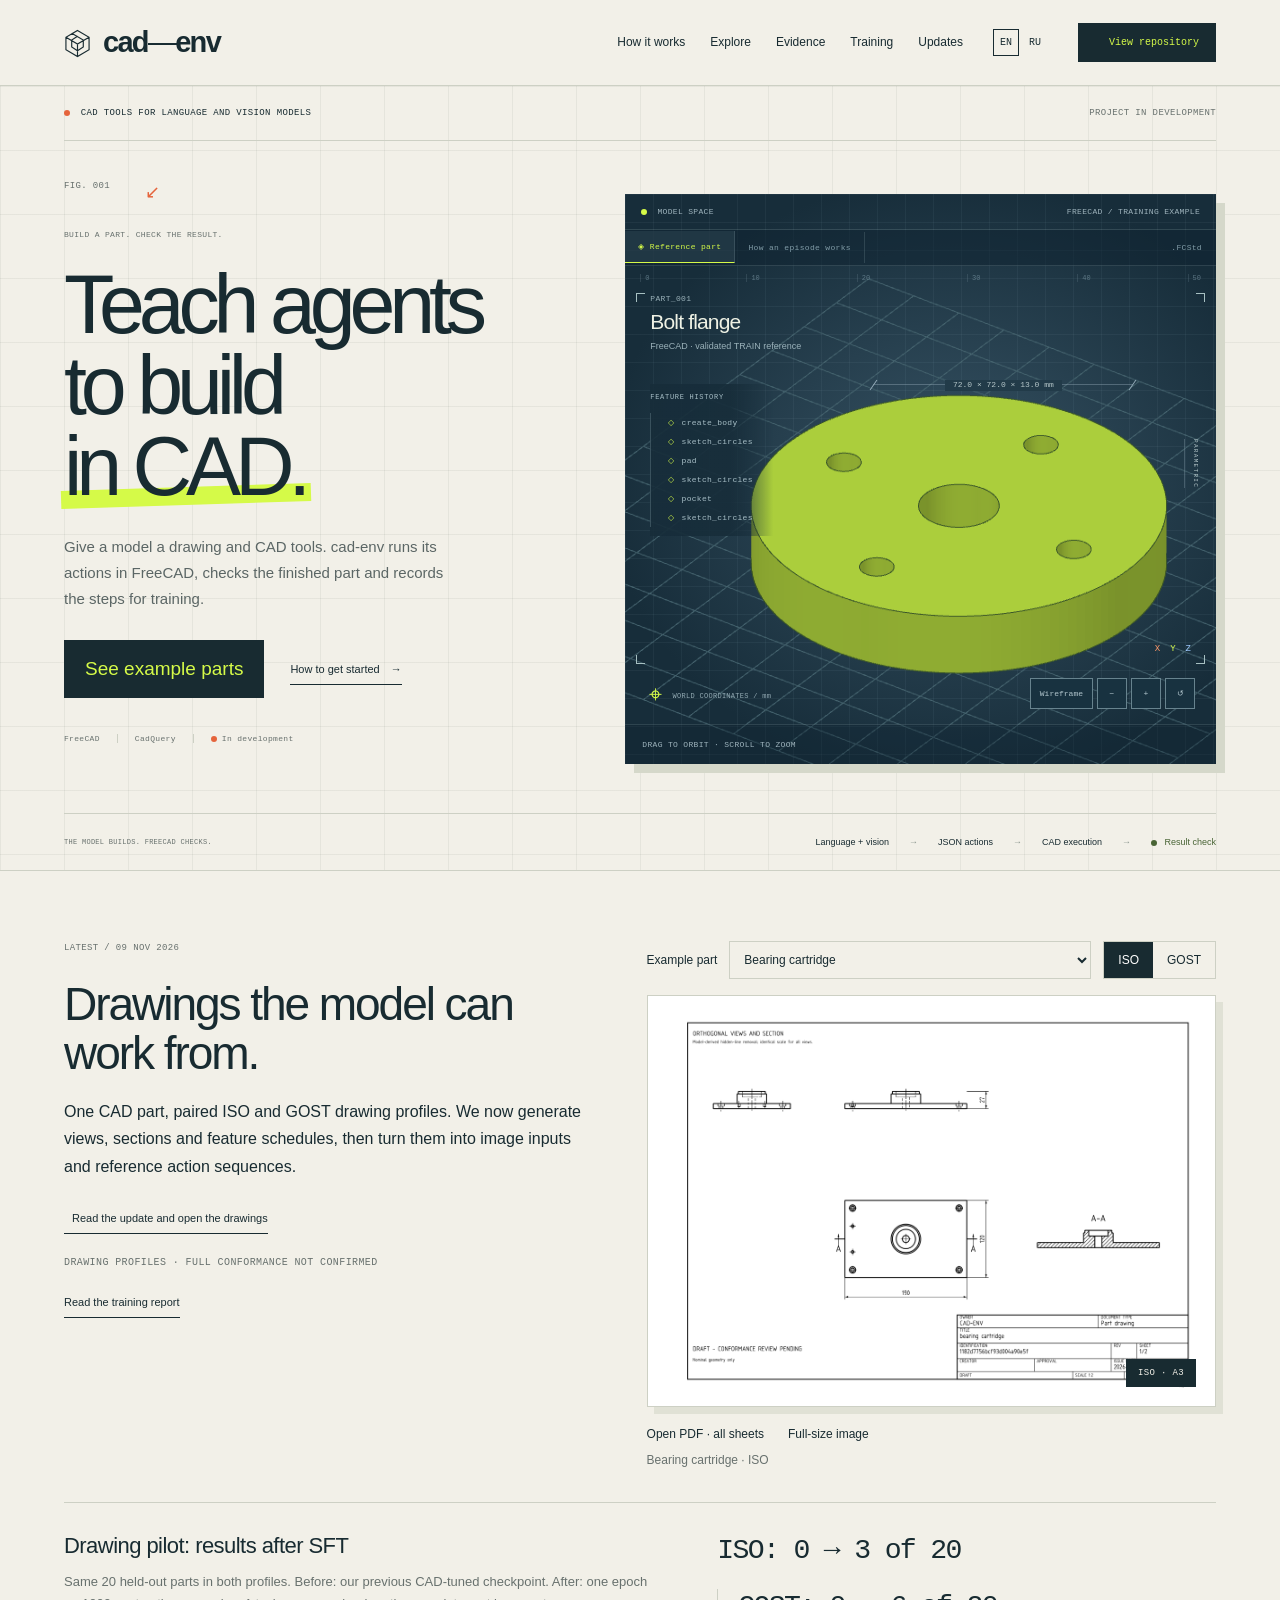
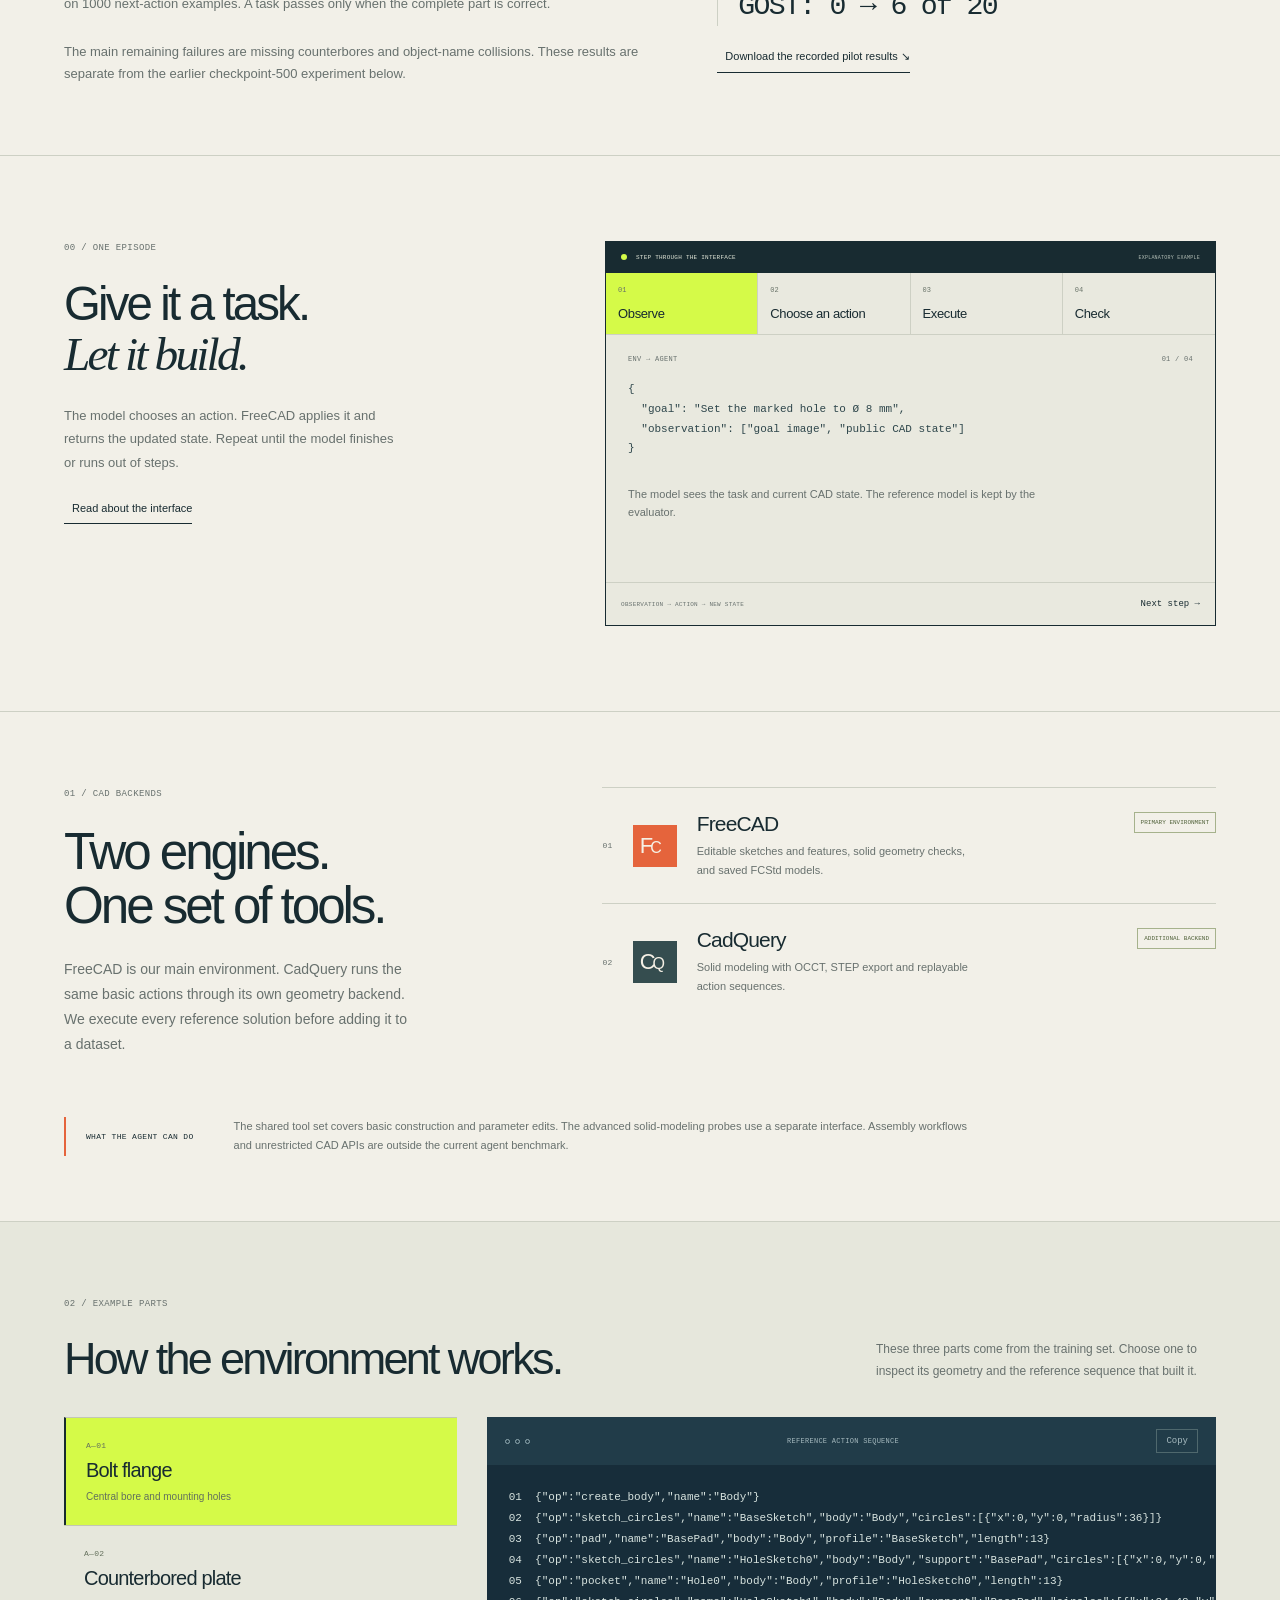
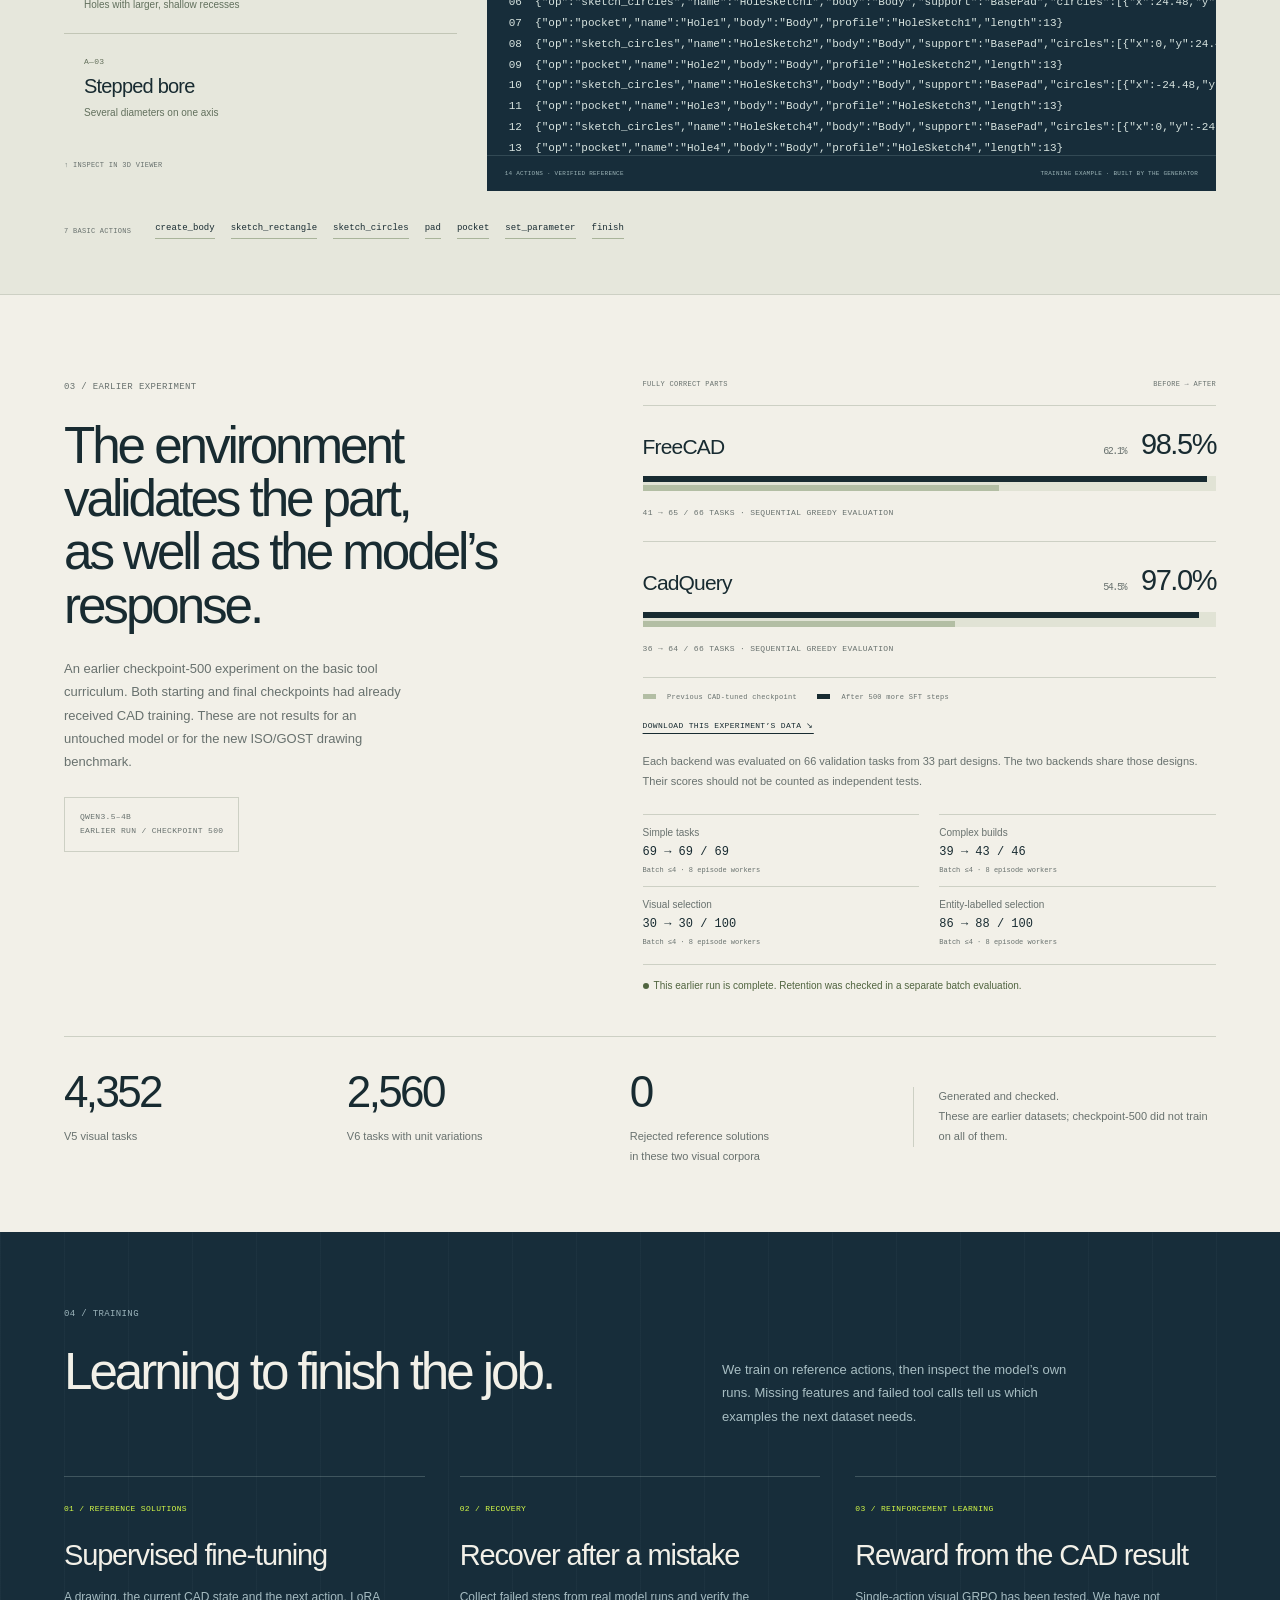
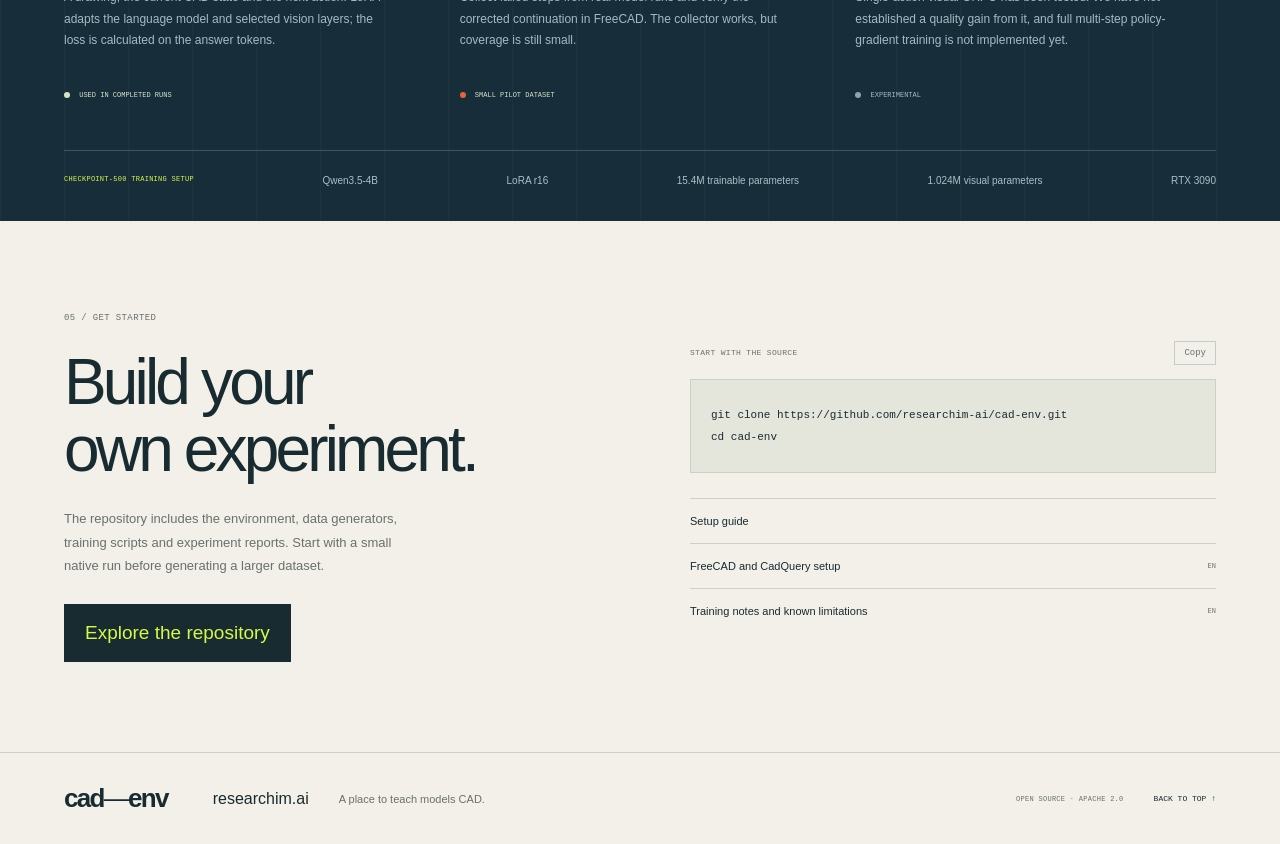
==== commit 561bcb7a: "update cad-env" ====
--- a/cad-env/index.html
+++ b/cad-env/index.html
@@ -6,7 +6,7 @@
 <meta content="Give a model a drawing and CAD tools. cad-env runs its actions in FreeCAD, checks the finished part and records the steps for training." name="description"/>
 <meta content="#f2f0e8" name="theme-color"/><title>cad-env / Teach models to work in CAD.</title>
 <link href="assets/icon.svg" rel="icon" type="image/svg+xml"/><link href="style.css?v=20261109-blog" rel="stylesheet"/>
-<script defer="True" src="i18n.js?v=20261110-nosnap"></script><script defer="" src="app.js?v=20261110-nosnap"></script><script defer="" src="workspace.js?v=20261109-blog"></script><link href="journal.css?v=20261110-drawings" rel="stylesheet"/><script defer src="drawings.js?v=20261110"></script></head>
+<script defer="True" src="i18n.js?v=20261110-no-footer-stamp"></script><script defer="" src="app.js?v=20261110-no-footer-stamp"></script><script defer="" src="workspace.js?v=20261109-blog"></script><link href="journal.css?v=20261110-inputs" rel="stylesheet"/><script defer="" src="drawings.js?v=20261110"></script></head>
 <body>
 <a class="skip" href="#main"><span data-i18n="t001">Skip to content</span></a>
 <header class="header"><a aria-label="cad-env home" class="brand" href="#"><svg aria-hidden="true" viewbox="0 0 28 30"><path d="m14 2 12 7v13l-12 7L2 22V9zM2 9l12 7 12-7M14 16v13M8 5l12 7v7l-6 4-6-4v-7l6-4"></path></svg>cad<span>—</span>env<span class="brand-dot"></span></a><nav aria-label="Main navigation" id="nav"><a href="#platform"><span data-i18n="t002">How it works</span></a><a href="#explorer"><span data-i18n="t003">Explore</span></a><a href="#evidence"><span data-i18n="t004">Evidence</span></a><a href="#training"><span data-i18n="t005">Training</span></a><a href="blog.html"><span data-i18n="nav_blog">Updates</span></a></nav><div aria-label="Language / Язык" class="language-switch" role="group"><button aria-pressed="true" data-language="en" lang="en" type="button">EN</button><button aria-pressed="false" data-language="ru" lang="ru" type="button">RU</button></div><a class="repo-link" href="https://github.com/researchim-ai/cad-env" rel="noreferrer" target="_blank"><span data-i18n="t006">View repository</span> </a><button aria-controls="nav" aria-expanded="false" aria-label="Toggle navigation" class="menu">☰</button></header>
@@ -18,10 +18,10 @@
 <div aria-hidden="true" class="dimension dimension-side"><span>PARAMETRIC</span></div>
 <div class="viewport-coordinate mono"><span aria-hidden="true" class="coordinate-cross">⌖</span><span data-i18n="w004">WORLD COORDINATES / mm</span></div>
 <div aria-hidden="true" class="drawing-corner corner-tl"></div><div aria-hidden="true" class="drawing-corner corner-tr"></div><div aria-hidden="true" class="drawing-corner corner-bl"></div><div aria-hidden="true" class="drawing-corner corner-br"></div><canvas aria-label="Interactive 3D CAD model. Drag to orbit; use the zoom buttons." id="cad-view" tabindex="0"></canvas><div class="model-label"><span class="mono"><span data-i18n="t021">PART_001</span></span><strong id="model-name"><span data-i18n="t022">Bolt flange</span></strong><span id="model-subtitle"><span data-i18n="t023">FreeCAD · validated reference mesh</span></span></div><div class="viewport-controls"><button aria-pressed="false" id="wireframe" title="Toggle wireframe"><span data-i18n="t024">Wireframe</span></button><button aria-label="Zoom out" id="zoom-out">−</button><button aria-label="Zoom in" id="zoom-in">+</button><button id="reset-view" title="Reset camera">↺</button></div><span class="orbit-hint mono"><span data-i18n="t025">DRAG TO ORBIT · SCROLL TO ZOOM</span></span><div aria-hidden="true" class="axis"><span>X</span><span>Y</span><span>Z</span></div></div></div><div class="hero-bottom"><span class="mono"><span data-i18n="t026">THE MODEL BUILDS. FREECAD CHECKS.</span></span><div><span><span data-i18n="t027">Language + vision</span></span><b>→</b><span><span data-i18n="t028">JSON actions</span></span><b>→</b><span><span data-i18n="t029">CAD execution</span></span><b>→</b><span class="verified"><i class="dot"></i> <span data-i18n="t030">Result check</span></span></div></div></section>
-<section class="project-update section" id="updates"><div class="update-story"><p class="eyebrow mono"><span data-i18n="news_kicker">LATEST / 09 NOV 2026</span></p><h2><span data-i18n="news_title">Drawings the model can work from.</span></h2><p><span data-i18n="news_body">One CAD part, paired ISO and GOST drawing profiles. We now generate views, sections and feature schedules, then turn them into image inputs and reference action sequences.</span></p><a class="text-link" href="drawing-update.html"><span data-i18n="news_link">Read the update and open the drawings</span></a><p class="update-status mono"><span data-i18n="news_status">DRAWING PROFILES · FULL CONFORMANCE NOT CONFIRMED</span></p></div><div class="drawing-browser" id="drawings">
-<div class="drawing-controls"><label for="drawing-part" data-i18n="drawing_choose">Example part</label><select id="drawing-part"><option value="bearing_cartridge" data-i18n="drawing_bearing">Bearing cartridge</option><option value="adapter_flange" data-i18n="drawing_flange">Adapter flange</option><option value="alignment_fixture" data-i18n="drawing_fixture">Alignment fixture</option></select><div class="drawing-formats" role="group" aria-label="ISO / GOST"><button type="button" data-drawing-format="iso" aria-pressed="true">ISO</button><button type="button" data-drawing-format="gost" aria-pressed="false"><span data-i18n="drawing_gost">GOST</span></button></div></div>
-<a class="update-picture" id="drawing-image-link" href="assets/drawings/bearing_cartridge-iso-sheet.png" target="_blank" rel="noopener"><img id="drawing-preview" alt="Bearing cartridge — ISO" height="1697" loading="lazy" src="assets/drawings/bearing_cartridge-iso-sheet.png" width="2400"/><span class="cover-stamp mono" id="drawing-stamp">ISO · A3</span></a>
-<div class="drawing-links"><a id="drawing-pdf" href="assets/drawings/bearing_cartridge-iso-pdf.pdf" target="_blank" rel="noopener" data-i18n="drawing_pdf">Open PDF · all sheets</a><a id="drawing-full" href="assets/drawings/bearing_cartridge-iso-sheet.png" target="_blank" rel="noopener" data-i18n="drawing_full">Full-size image</a></div><p class="drawing-caption" id="drawing-caption" aria-live="polite"></p></div><div class="drawing-pilot"><div><h3><span data-i18n="pilot_title">Drawing pilot: results after SFT</span></h3><p><span data-i18n="pilot_scope">Same 20 held-out parts in both profiles. Before: our previous CAD-tuned checkpoint. After: one epoch on 1000 next-action examples. A task passes only when the complete part is correct.</span></p></div><div class="pilot-scores"><strong><span data-i18n="pilot_iso">ISO: 0 → 3 of 20</span></strong><strong><span data-i18n="pilot_gost">GOST: 0 → 6 of 20</span></strong></div><p><span data-i18n="pilot_note">The main remaining failures are missing counterbores and object-name collisions. These results are separate from the earlier checkpoint-500 experiment below.</span></p><a class="text-link" download="" href="assets/drawing-pilot-results.json"><span data-i18n="latest_data_link">Download the recorded pilot results ↘</span></a></div></section><section aria-labelledby="loop-title" class="episode section" id="agent-loop">
+<section class="project-update section" id="updates"><div class="update-story"><p class="eyebrow mono"><span data-i18n="news_kicker">LATEST / 09 NOV 2026</span></p><h2><span data-i18n="news_title">Drawings the model can work from.</span></h2><p><span data-i18n="news_body">One CAD part, paired ISO and GOST drawing profiles. We now generate views, sections and feature schedules, then turn them into image inputs and reference action sequences.</span></p><a class="text-link" href="drawing-update.html"><span data-i18n="news_link">Read the update and open the drawings</span></a><p class="update-status mono"><span data-i18n="news_status">DRAWING PROFILES · FULL CONFORMANCE NOT CONFIRMED</span></p><p><a class="text-link" data-i18n="writeup_read" href="tuning-results.html">Read the training report</a></p></div><div class="drawing-browser" id="drawings">
+<div class="drawing-controls"><label data-i18n="drawing_choose" for="drawing-part">Example part</label><select id="drawing-part"><option data-i18n="drawing_bearing" value="bearing_cartridge">Bearing cartridge</option><option data-i18n="drawing_flange" value="adapter_flange">Adapter flange</option><option data-i18n="drawing_fixture" value="alignment_fixture">Alignment fixture</option></select><div aria-label="ISO / GOST" class="drawing-formats" role="group"><button aria-pressed="true" data-drawing-format="iso" type="button">ISO</button><button aria-pressed="false" data-drawing-format="gost" type="button"><span data-i18n="drawing_gost">GOST</span></button></div></div>
+<a class="update-picture" href="assets/drawings/bearing_cartridge-iso-sheet.png" id="drawing-image-link" rel="noopener" target="_blank"><img alt="Bearing cartridge — ISO" height="1697" id="drawing-preview" loading="lazy" src="assets/drawings/bearing_cartridge-iso-sheet.png" width="2400"/><span class="cover-stamp mono" id="drawing-stamp">ISO · A3</span></a>
+<div class="drawing-links"><a data-i18n="drawing_pdf" href="assets/drawings/bearing_cartridge-iso-pdf.pdf" id="drawing-pdf" rel="noopener" target="_blank">Open PDF · all sheets</a><a data-i18n="drawing_full" href="assets/drawings/bearing_cartridge-iso-sheet.png" id="drawing-full" rel="noopener" target="_blank">Full-size image</a></div><p aria-live="polite" class="drawing-caption" id="drawing-caption"></p></div><div class="drawing-pilot"><div><h3><span data-i18n="pilot_title">Drawing pilot: results after SFT</span></h3><p><span data-i18n="pilot_scope">Same 20 held-out parts in both profiles. Before: our previous CAD-tuned checkpoint. After: one epoch on 1000 next-action examples. A task passes only when the complete part is correct.</span></p></div><div class="pilot-scores"><strong><span data-i18n="pilot_iso">ISO: 0 → 3 of 20</span></strong><strong><span data-i18n="pilot_gost">GOST: 0 → 6 of 20</span></strong></div><p><span data-i18n="pilot_note">The main remaining failures are missing counterbores and object-name collisions. These results are separate from the earlier checkpoint-500 experiment below.</span></p><a class="text-link" download="" href="assets/drawing-pilot-results.json"><span data-i18n="latest_data_link">Download the recorded pilot results ↘</span></a></div></section><section aria-labelledby="loop-title" class="episode section" id="agent-loop">
 <div class="episode-intro"><p class="eyebrow mono" data-i18n="w006">00 / ONE EPISODE</p><h2 id="loop-title"><span data-i18n="w007">Give it a task.</span><br/><em data-i18n="w008">Let it build.</em></h2><p data-i18n="w009">The model chooses an action. FreeCAD applies it and returns the updated state. Repeat until the model finishes or runs out of steps.</p><a class="text-link" href="guide.html"><span data-i18n="w010">Read about the interface</span></a></div>
 <div class="episode-console"><div class="console-bar mono"><span><i class="dot"></i> <span data-i18n="w011">STEP THROUGH THE INTERFACE</span></span><span data-i18n="w012">EXPLANATORY EXAMPLE</span></div>
 <div aria-label="Explore the agent loop" class="loop-stages" role="group"><button aria-pressed="true" data-phase="0" type="button"><small>01</small><span data-i18n="w013">Observe</span><b></b></button><button aria-pressed="false" data-phase="1" type="button"><small>02</small><span data-i18n="w014">Choose an action</span><b></b></button><button aria-pressed="false" data-phase="2" type="button"><small>03</small><span data-i18n="w015">Execute</span><b></b></button><button aria-pressed="false" data-phase="3" type="button"><small>04</small><span data-i18n="w016">Check</span><b></b></button></div>
--- a/cad-env/style.css
+++ b/cad-env/style.css
@@ -9,7 +9,7 @@
 .lab{padding-top:75px;padding-bottom:55px;background:#e6e7dc;border-top:1px solid var(--line);border-bottom:1px solid var(--line)}.lab-heading{display:flex;justify-content:space-between;align-items:end;gap:45px;margin-bottom:35px}.lab-heading h2{font-size:45px;margin-bottom:0}.lab-heading>p{max-width:340px;font-size:12px;color:var(--muted);line-height:1.8;margin:0}.lab-layout{display:grid;grid-template-columns:.7fr 1.3fr;gap:30px}.part-list{display:flex;flex-direction:column}.part{text-align:left;position:relative;display:flex;flex-direction:column;gap:9px;padding:23px 20px;border-top:1px solid #c2c6b6;background:transparent}.part.active{background:var(--accent);border-left:2px solid var(--ink)}.part:hover{background:#d5debe}.part>.mono{font-size:8px;color:#64705c}.part strong{font-size:20px;font-weight:400;letter-spacing:-.04em}.part small{font-size:10px;color:#62705d}.part b{position:absolute;top:25px;right:20px;font-weight:400}.viewer-return{font-size:7px;color:var(--muted);padding:20px 0}.trajectory{background:var(--navy);color:#d7e3df;overflow:hidden}.terminal-head{display:flex;align-items:center;justify-content:space-between;gap:10px;font-size:7px;background:#213c49;color:#a5b9be;padding:12px 18px}.terminal-head>span:first-child{display:flex;gap:5px}.terminal-head i{width:5px;height:5px;border:1px solid #92abb2;border-radius:50%;display:inline-block}.copy-button{background:transparent;border:1px solid #8a9f9c70;color:inherit;font:9px var(--mono);padding:6px 9px}.copy-button:hover{background:#ffffff18}.trajectory pre{height:290px;overflow:auto;margin:0;padding:22px;font:11px/1.9 var(--mono);white-space:pre}.trajectory-foot{display:flex;justify-content:space-between;gap:20px;padding:14px 18px;border-top:1px solid #9fb9bd33;color:#9db5b8;font-size:6px}.tool-strip{display:flex;align-items:center;flex-wrap:wrap;gap:16px;margin-top:32px}.tool-strip>.mono{font-size:7px;color:var(--muted);margin-right:8px}.tool-strip code{font:9px var(--mono);border-bottom:1px solid #a9b49a;padding-bottom:5px}
 .evidence{padding-top:85px;padding-bottom:65px;display:grid;grid-template-columns:1fr 1.15fr;gap:45px 80px}.evidence-title>p:not(.eyebrow){font-size:13px;line-height:1.8;color:var(--muted);max-width:340px}.evidence-stamp{font-size:8px;line-height:1.8;display:inline-block;border:1px solid var(--line);padding:12px 15px;margin-top:10px;color:var(--muted)}.measurement-link{display:block;font:8px var(--mono);text-decoration:underline;text-underline-offset:5px;margin-top:20px}.result-head{display:flex;justify-content:space-between;border-bottom:1px solid var(--line);padding:0 0 17px;font-size:7px;color:var(--muted)}.result-row{padding:22px 0;border-bottom:1px solid var(--line)}.result-row>div:first-child{display:flex;justify-content:space-between;align-items:baseline;margin-bottom:15px}.result-row h3{font-size:21px;font-weight:400;letter-spacing:-.04em;margin:0}.result-row strong{font-size:29px;font-weight:400;letter-spacing:-.05em}.result-row strong small{font:10px var(--mono);color:var(--muted);margin-right:15px}.bar-track{height:15px;background:#e1e3d5;position:relative;margin-bottom:10px}.bar-before,.bar-after{position:absolute;height:6px;left:0}.bar-before{bottom:0;background:#b3bea4}.bar-after{top:0;background:var(--ink)}.result-row>.mono{font-size:8px;color:var(--muted)}.result-legend{display:flex;gap:20px;margin-top:15px;font-size:7px;color:var(--muted)}.result-legend i{display:inline-block;width:13px;height:5px;margin-right:7px}.before-key{background:#b3bea4}.after-key{background:var(--ink)}.result-caveat{font-size:11px;line-height:1.8;color:var(--muted);margin:22px 0}.evaluation-note{font-size:10px;display:flex;align-items:center;border-top:1px solid var(--line);padding-top:15px;color:#94734a}.evaluation-note.complete{color:#50643f}.retention-summary{display:grid;grid-template-columns:1fr 1fr;gap:12px 20px;margin:18px 0}.retention-summary>div{border-top:1px solid var(--line);padding-top:12px;display:flex;flex-direction:column;gap:7px;font-size:10px;color:var(--muted)}.retention-summary strong{font:12px var(--mono);color:var(--ink)}.retention-summary small{font:7px var(--mono);color:var(--muted)}.data-ribbon{grid-column:1/-1;border-top:1px solid var(--line);display:grid;grid-template-columns:1fr 1fr 1fr 1.2fr;gap:30px;padding-top:30px}.data-ribbon>div{display:flex;flex-direction:column;gap:10px}.data-ribbon strong{font-size:44px;letter-spacing:-.06em;font-weight:400}.data-ribbon span,.data-ribbon p{font-size:11px;line-height:1.8;color:var(--muted);margin:0}.data-ribbon p{border-left:1px solid var(--line);padding-left:25px;align-self:center}
 .training{background:var(--navy);color:var(--paper);padding-top:75px;padding-bottom:35px;position:relative;background-image:linear-gradient(90deg,#aac2c60a 1px,transparent 1px);background-size:64px 64px}.training .eyebrow{color:#9bb3ba}.training-top{display:grid;grid-template-columns:1.15fr 1fr;gap:0 90px}.training-top .eyebrow{grid-column:1/-1}.training-top h2{max-width:580px}.training-top>p:last-child{font-size:13px;line-height:1.8;color:#a8bec3;max-width:350px}.learning-stages{display:grid;grid-template-columns:repeat(3,1fr);gap:35px;margin:35px 0 48px}.learning-stages article{padding-top:20px;border-top:1px solid #adc1bf44}.stage-num{color:var(--accent);font-size:8px}.learning-stages h3{font-size:29px;letter-spacing:-.04em;font-weight:400;margin:24px 0 15px}.learning-stages p{font-size:12px;color:#a5bbc1;line-height:1.8;min-height:90px;max-width:325px}.stage-status{font:7px/1.8 var(--mono);color:#d5e4c9}.stage-status.muted{color:#a5bbc1}.training-spec{display:flex;justify-content:space-between;flex-wrap:wrap;gap:20px;border-top:1px solid #adc1bf44;padding-top:24px;font-size:10px;color:#aac0c4}.training-spec>.mono{font-size:7px;color:var(--accent)}
-.start{display:grid;grid-template-columns:1fr 1fr;gap:100px;padding-top:90px;padding-bottom:90px}.start h2{font-size:clamp(42px,5vw,75px)}.start p:not(.eyebrow){font-size:13px;line-height:1.8;color:var(--muted);max-width:360px;margin-bottom:27px}.quickstart{align-self:center}.quickstart>.mono{display:flex;justify-content:space-between;align-items:center;color:var(--muted);font-size:8px}.quickstart pre{background:#e5e6db;border:1px solid var(--line);font:11px/2 var(--mono);padding:24px 20px;margin:14px 0 25px;white-space:pre-wrap;overflow-wrap:anywhere}.quickstart>a{display:flex;justify-content:space-between;gap:10px;padding:16px 0;border-top:1px solid var(--line);font-size:11px}.quickstart>a:hover{color:var(--orange)}.doc-language{font:7px var(--mono);color:var(--muted);align-self:center}footer{display:flex;align-items:center;gap:30px;padding-top:30px;padding-bottom:30px;border-top:1px solid var(--line);flex-wrap:wrap}footer .brand{font-size:26px;margin-right:15px}footer>span:not(.mono){font-size:11px;color:var(--muted)}footer>.mono{margin-left:auto;font-size:7px;color:var(--muted)}footer>a:last-of-type{font:8px var(--mono)}footer small{flex-basis:100%;font:8px var(--mono);color:var(--muted);margin-top:8px}.toast{position:fixed;bottom:25px;left:50%;transform:translate(-50%,15px);background:var(--ink);color:var(--paper);font:11px/1.5 var(--mono);padding:13px 22px;opacity:0;pointer-events:none;z-index:100;transition:opacity .2s,transform .2s;max-width:90vw}.toast.visible{opacity:1;transform:translate(-50%,0)}.viewer-error{position:absolute;top:50%;left:12%;right:12%;font:11px/1.8 var(--mono);text-align:center;background:var(--navy);padding:20px;color:var(--paper)}
+.start{display:grid;grid-template-columns:1fr 1fr;gap:100px;padding-top:90px;padding-bottom:90px}.start h2{font-size:clamp(42px,5vw,75px)}.start p:not(.eyebrow){font-size:13px;line-height:1.8;color:var(--muted);max-width:360px;margin-bottom:27px}.quickstart{align-self:center}.quickstart>.mono{display:flex;justify-content:space-between;align-items:center;color:var(--muted);font-size:8px}.quickstart pre{background:#e5e6db;border:1px solid var(--line);font:11px/2 var(--mono);padding:24px 20px;margin:14px 0 25px;white-space:pre-wrap;overflow-wrap:anywhere}.quickstart>a{display:flex;justify-content:space-between;gap:10px;padding:16px 0;border-top:1px solid var(--line);font-size:11px}.quickstart>a:hover{color:var(--orange)}.doc-language{font:7px var(--mono);color:var(--muted);align-self:center}footer{display:flex;align-items:center;gap:30px;padding-top:30px;padding-bottom:30px;border-top:1px solid var(--line);flex-wrap:wrap}footer .brand{font-size:26px;margin-right:15px}footer>span:not(.mono){font-size:11px;color:var(--muted)}footer>.mono{margin-left:auto;font-size:7px;color:var(--muted)}footer>a:last-of-type{font:8px var(--mono)}.toast{position:fixed;bottom:25px;left:50%;transform:translate(-50%,15px);background:var(--ink);color:var(--paper);font:11px/1.5 var(--mono);padding:13px 22px;opacity:0;pointer-events:none;z-index:100;transition:opacity .2s,transform .2s;max-width:90vw}.toast.visible{opacity:1;transform:translate(-50%,0)}.viewer-error{position:absolute;top:50%;left:12%;right:12%;font:11px/1.8 var(--mono);text-align:center;background:var(--navy);padding:20px;color:var(--paper)}
 .guide{max-width:1040px;margin:auto;padding-top:65px;padding-bottom:80px}.guide h1{font-size:clamp(42px,6vw,80px);font-weight:400;letter-spacing:-.065em;margin:0 0 35px}.guide h2{font-size:34px;margin-top:50px}.guide p,.guide li{font-size:15px;color:var(--muted);line-height:1.85}.guide pre{padding:25px;background:#e4e6d9;font:11px/1.9 var(--mono);overflow:auto}.guide a:not(.button){text-decoration:underline;text-underline-offset:4px}.header:has(+main.guide) .repo-link{margin-left:auto}
 @media(min-width:1600px){body{--gutter:max(70px,calc((100vw - 1440px)/2))}.viewport{height:620px}.hero-grid{gap:70px}.hero h1{font-size:110px}}
 @media(max-width:1150px){.header{gap:20px}.header nav{gap:18px;font-size:11px}.repo-link{font-size:9px;padding:12px}.hero-grid{gap:30px}.hero h1{font-size:clamp(60px,7vw,87px)}.viewport{height:530px}.model-label{left:20px}.feature-tree{left:20px;top:180px;font-size:6px}.dimension-top{left:43%;right:12%;top:180px}.hero-description{font-size:13px}.hero-actions{gap:15px}.button{font-size:11px;padding:15px}.hero-foot{gap:11px}.hero-foot>span:not(.research-status){padding-right:11px}.hero-bottom>div{gap:12px;font-size:8px}.hero-bottom>.mono{font-size:6px;max-width:170px}.platform{gap:45px}.engine-list article{gap:15px}.tag{position:absolute;right:0;top:10px;font-size:5px}.engine-list p{max-width:255px}.episode{gap:45px}.lab-heading h2{font-size:39px}.evidence{gap:45px}.learning-stages h3{font-size:25px}.start{gap:60px}}
--- a/cad-env/journal.css
+++ b/cad-env/journal.css
@@ -76,3 +76,9 @@
 @media(max-width:800px){.project-update{grid-template-columns:1fr;padding-top:45px;padding-bottom:45px}.update-picture{max-width:650px}.drawing-pilot{grid-template-columns:1fr}.post-feature{grid-template-columns:1fr;gap:30px}.post-cover{max-width:750px}.journal h1{font-size:56px}.post-feature-copy .eyebrow{margin-top:20px}.short-update{grid-template-columns:100px 1fr;gap:20px}.drawing-pair,.profile-notes,.part-gallery{grid-template-columns:1fr}.drawing-pair{gap:20px}.profile-notes{gap:25px}.article-header h1{font-size:52px}.article-copy>p{font-size:16px}.article-copy .article-opening{font-size:18px}.figure-links{gap:20px}.header nav.open{flex-wrap:wrap}.article .journal-lead{font-size:19px}.table-figure{margin:30px -5px}html[lang=ru] .hero h1{font-size:clamp(50px,10vw,78px)}}
 @media(max-width:480px){.journal{padding-top:30px;padding-bottom:55px}.journal h1,.article-header h1{font-size:43px;letter-spacing:-.05em}.journal-intro{margin-bottom:30px}.journal-lead{font-size:17px}.post-feature{padding-top:25px;padding-bottom:35px}.post-feature-copy h2{font-size:34px}.short-update{grid-template-columns:1fr;gap:14px}.update-number{display:flex;justify-content:space-between}.short-update p{font-size:15px}.article-copy>h2{margin-top:38px;font-size:29px}.draft-note{padding:16px}.journal-code pre{font-size:10px;padding:17px}.cover-stamp{font-size:8px;padding:7px;bottom:15px;right:15px}.pilot-scores strong{font-size:25px}.update-story h2{font-size:36px}.update-status{font-size:8px}.sheet-preview{padding:3px}.article-header{margin-bottom:30px}.post-meta{font-size:9px}html[lang=ru] .hero h1{font-size:clamp(47px,11.6vw,65px)}.header nav.open{font-size:12px}}
 @media(prefers-reduced-motion:reduce){.update-picture,.post-cover{transition:none}}
+/* Audited student outputs and training notes. */
+.tuning-hero{display:grid;grid-template-columns:minmax(0,1fr) minmax(180px,.45fr);align-items:center;gap:35px;margin:35px 0 55px}.tuning-hero img{width:100%;max-height:600px;object-fit:contain;background:#fff;border:1px solid var(--line)}.tuning-hero figcaption{font-size:14px;line-height:1.8;color:var(--muted)}.tuning-table-wrap{overflow-x:auto;margin:25px 0}.tuning-table{width:100%;border-collapse:collapse;font-size:14px;line-height:1.5}.tuning-table caption{text-align:left;margin-bottom:12px;font-size:12px;color:var(--muted)}.tuning-table th,.tuning-table td{padding:14px 10px;text-align:left;border-bottom:1px solid var(--line)}.tuning-table thead th{font-size:12px}.tuning-table tbody tr:last-child{font-weight:700}.student-grid{display:grid;grid-template-columns:1fr 1fr;gap:30px;margin:30px 0 45px}.student-example{min-width:0;border:1px solid var(--line);background:#fff;padding:16px}.student-example img{display:block;width:100%;height:auto}.student-example h3{font-size:19px;margin:12px 0}.student-example .mono{font-size:9px;overflow-wrap:anywhere}.student-downloads{display:flex;flex-wrap:wrap;gap:12px 20px;margin-top:18px;font-size:12px}.student-downloads a{text-underline-offset:4px}
+@media(max-width:650px){.tuning-hero,.student-grid{grid-template-columns:1fr;gap:20px}.tuning-hero{margin-bottom:35px}.tuning-table{font-size:12px}.tuning-table th,.tuning-table td{padding:12px 6px}.tuning-table thead th{font-size:10px}}
+.student-downloads strong{flex-basis:100%;font-size:11px;font-weight:600}.baseline-downloads{padding-top:16px;border-top:1px solid var(--line);color:var(--muted)}
+.level-showcase{padding-top:28px;margin-top:30px;border-top:1px solid var(--line)}.level-showcase>h3{font-size:26px;letter-spacing:-.6px;line-height:1.25;margin:0 0 16px}.level-showcase>p{font-size:15px;line-height:1.8}.student-example h4{font-size:19px;font-weight:500;margin:12px 0;line-height:1.35}.level-showcase .student-grid{margin-top:22px}
+.model-input{margin:22px 0;padding:12px;border:1px solid var(--line);background:var(--paper)}.model-input h5{font:inherit;font-size:14px;font-weight:600;margin:0 0 12px}.input-formats{display:flex;gap:4px}.input-formats button,.input-pagination button{font:inherit;font-size:11px;cursor:pointer;border:1px solid var(--line);padding:8px 12px;background:transparent;color:inherit}.input-formats button[aria-pressed=true]{background:var(--ink,#172d3a);color:white}.input-status,.input-note,.result-input-origin{font-size:11px!important;line-height:1.7!important}.input-status{min-height:38px;margin:12px 0}.input-image-link{display:block;background:white;border:1px solid var(--line)}.student-example .input-image{display:block;width:100%;height:230px;object-fit:contain}.input-pagination{display:flex;align-items:center;justify-content:space-between;gap:8px;margin:12px 0}.input-counter{font-size:10px}.input-thumbnails{display:flex;gap:6px;overflow-x:auto;max-width:100%;padding:4px 0 10px}.input-thumbnails button{cursor:pointer;background:white;border:1px solid var(--line);padding:3px;flex:0 0 65px;height:54px}.input-thumbnails button[aria-pressed=true]{border:2px solid #437c72}.student-example .input-thumbnails img{width:100%;height:100%;object-fit:contain}.input-original{display:inline-block;font-size:11px;margin-top:8px;text-underline-offset:3px}.model-input .input-note{margin:10px 0 0;color:var(--muted)}.model-input :focus-visible{outline:2px solid #437c72;outline-offset:3px}
